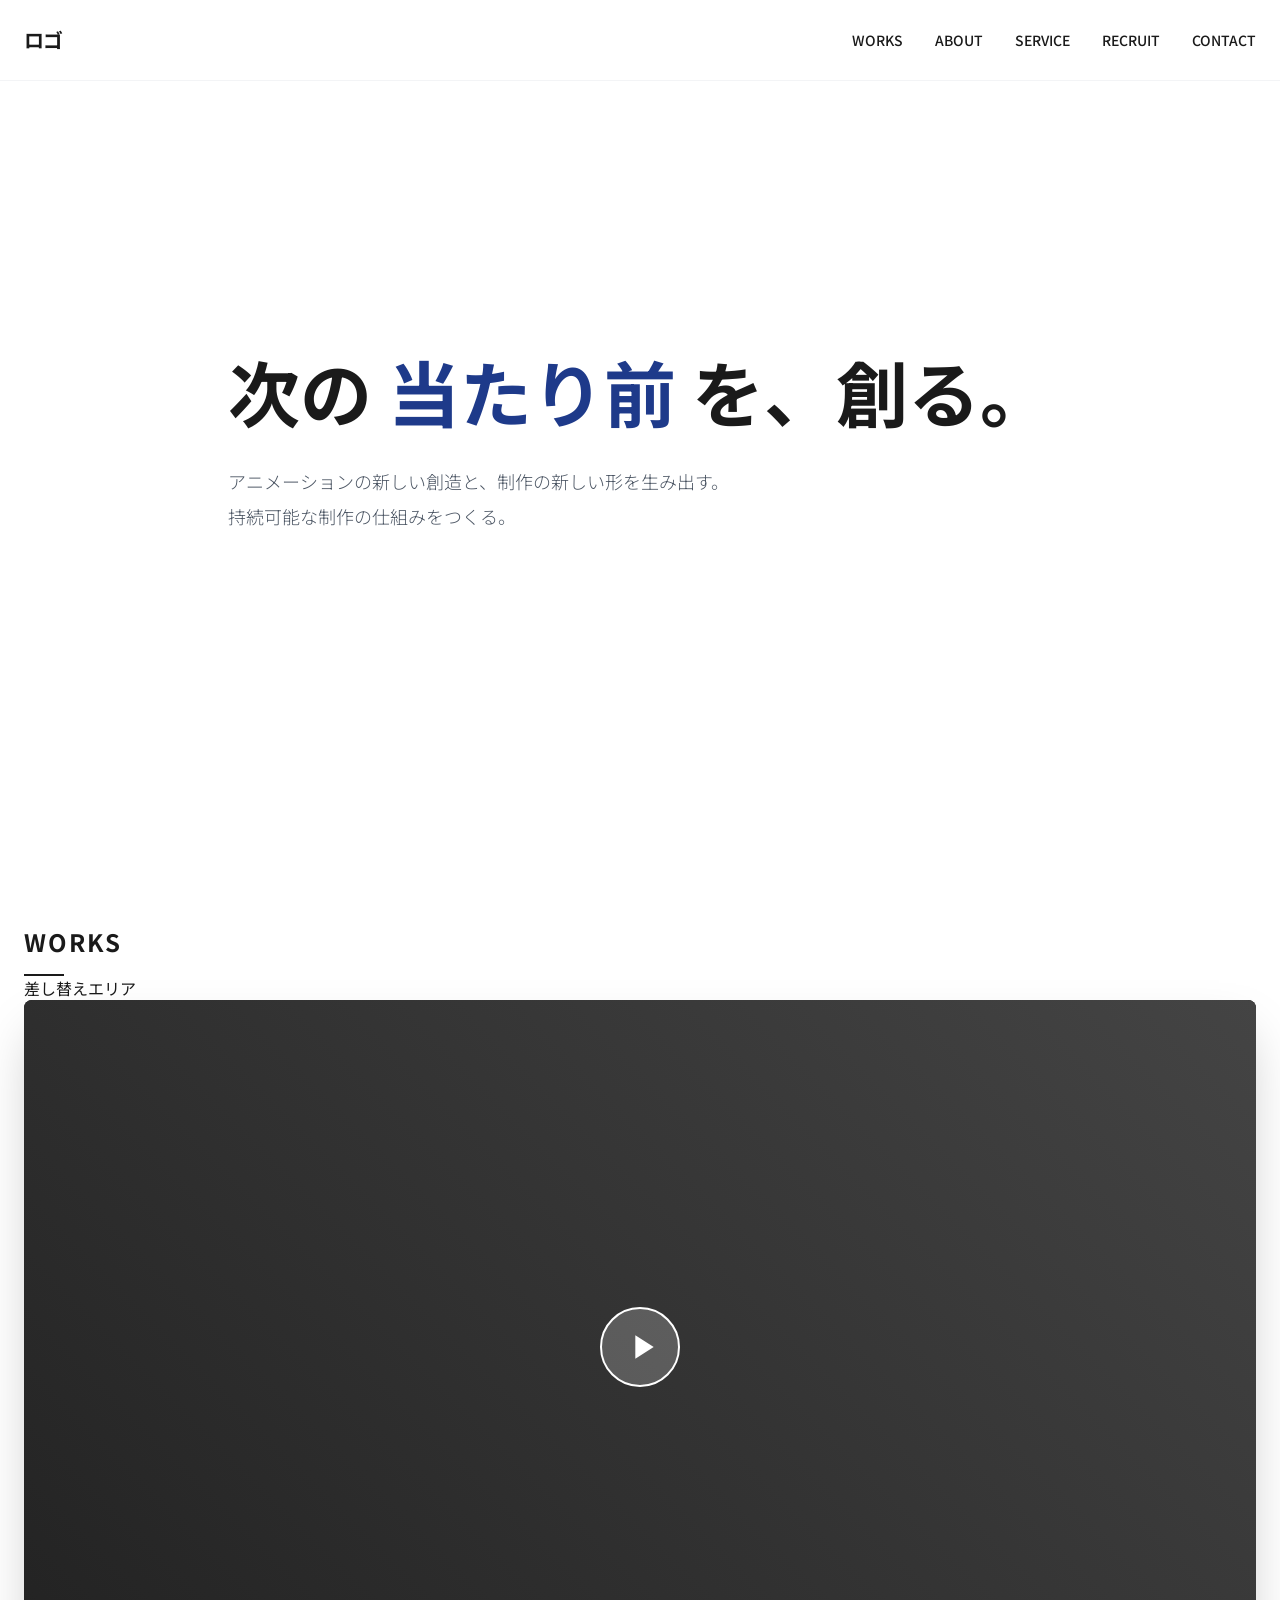
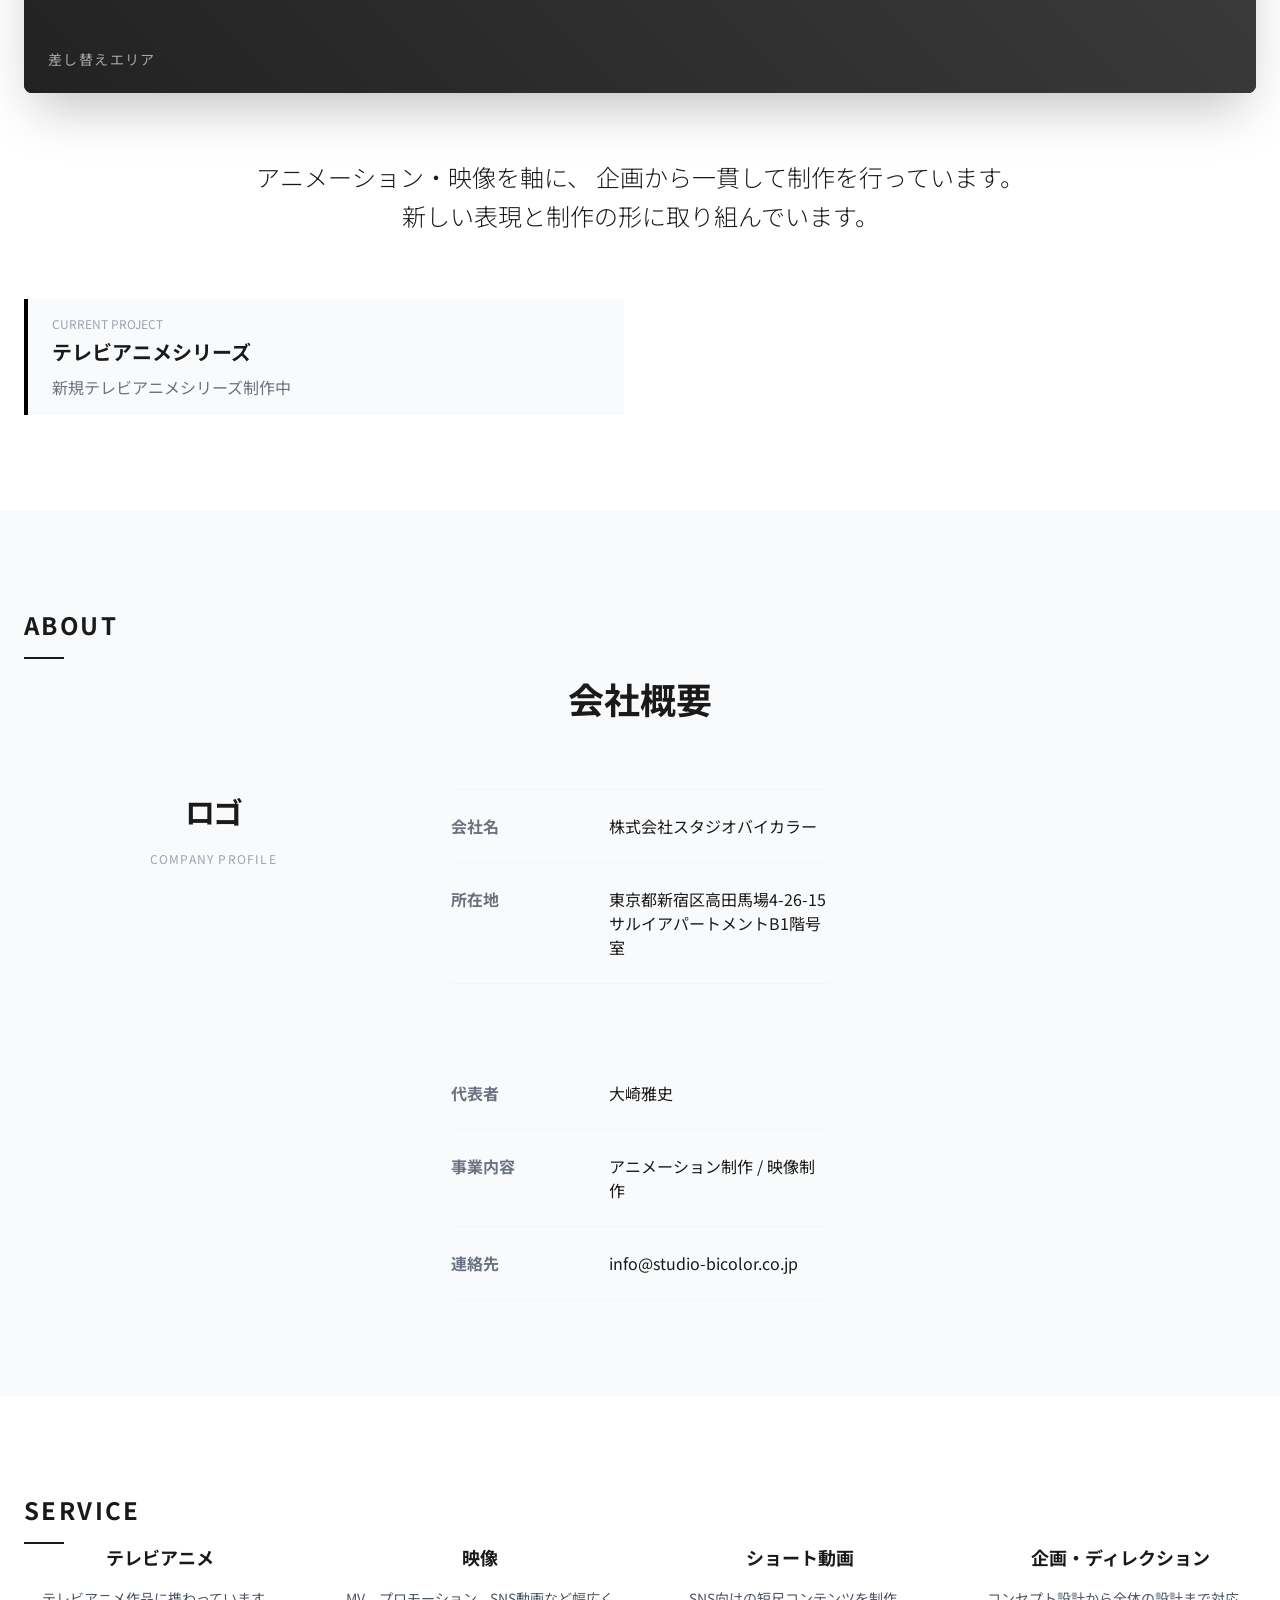
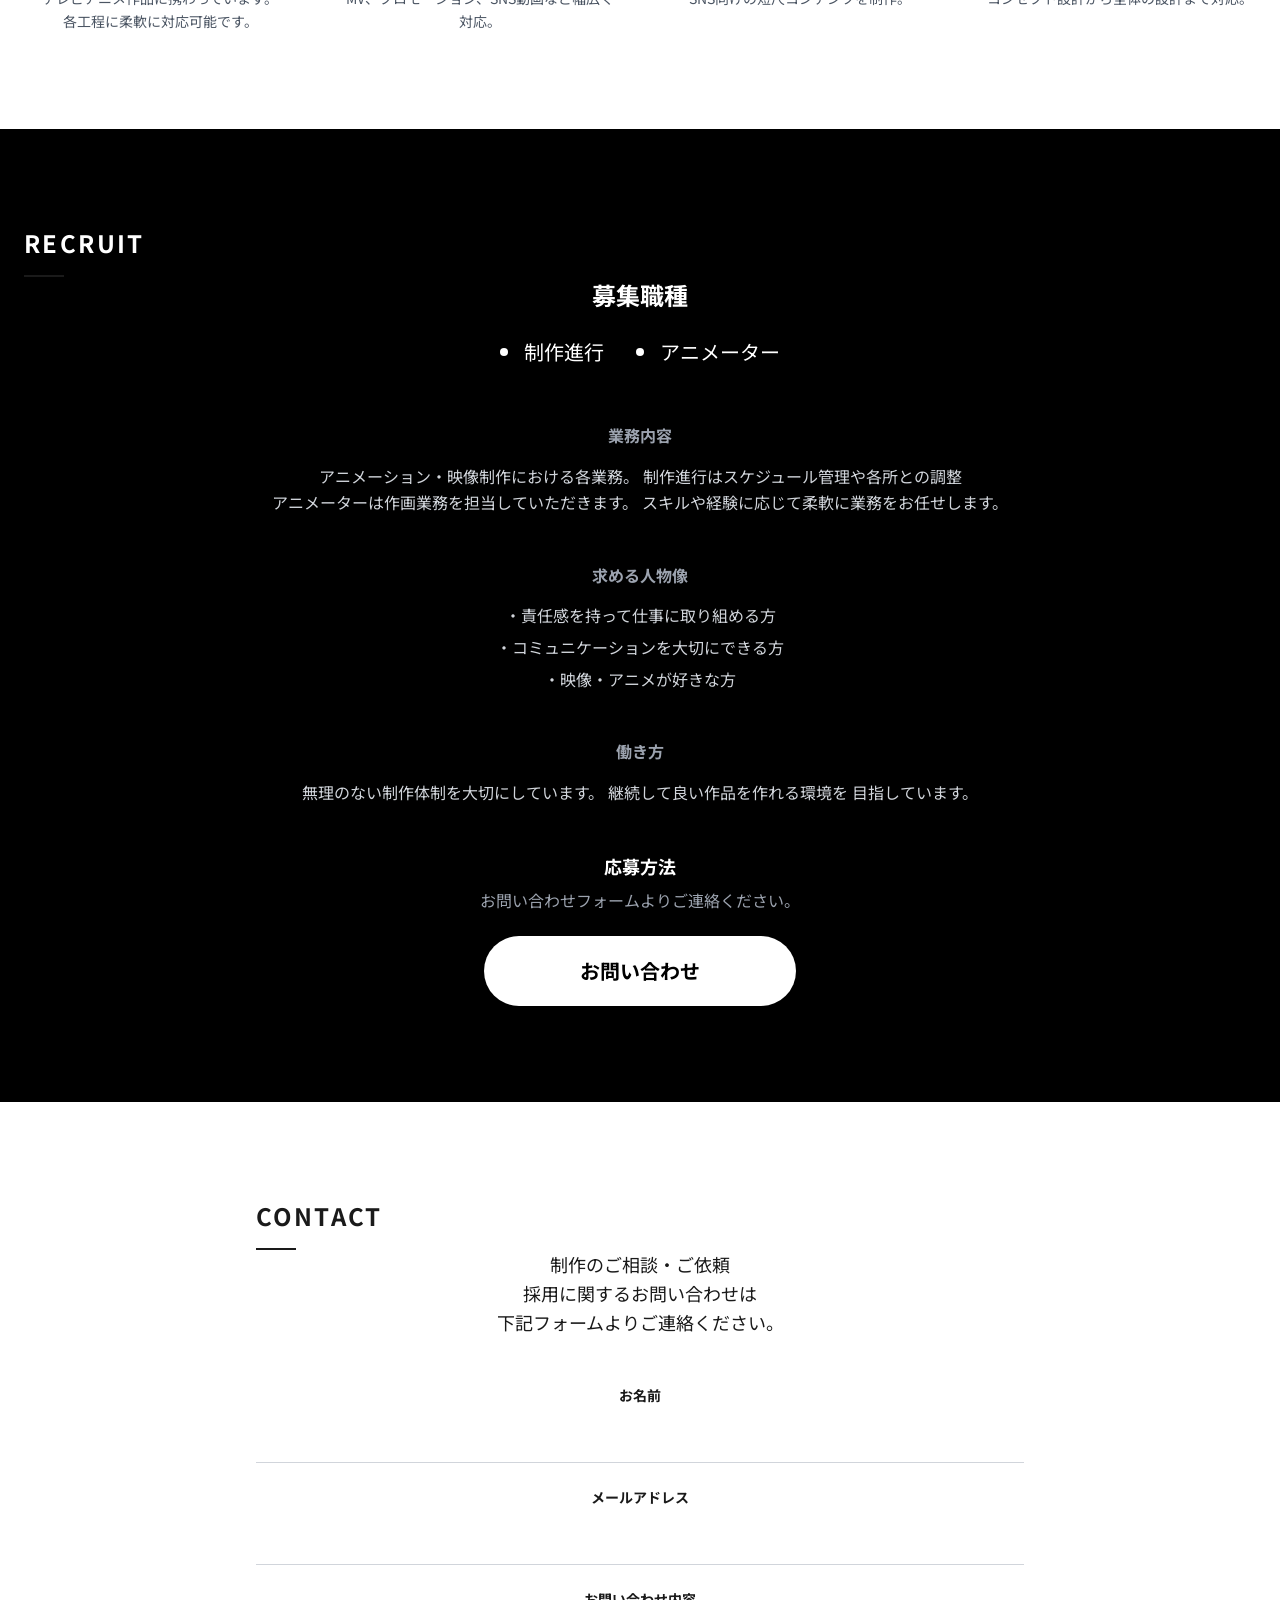
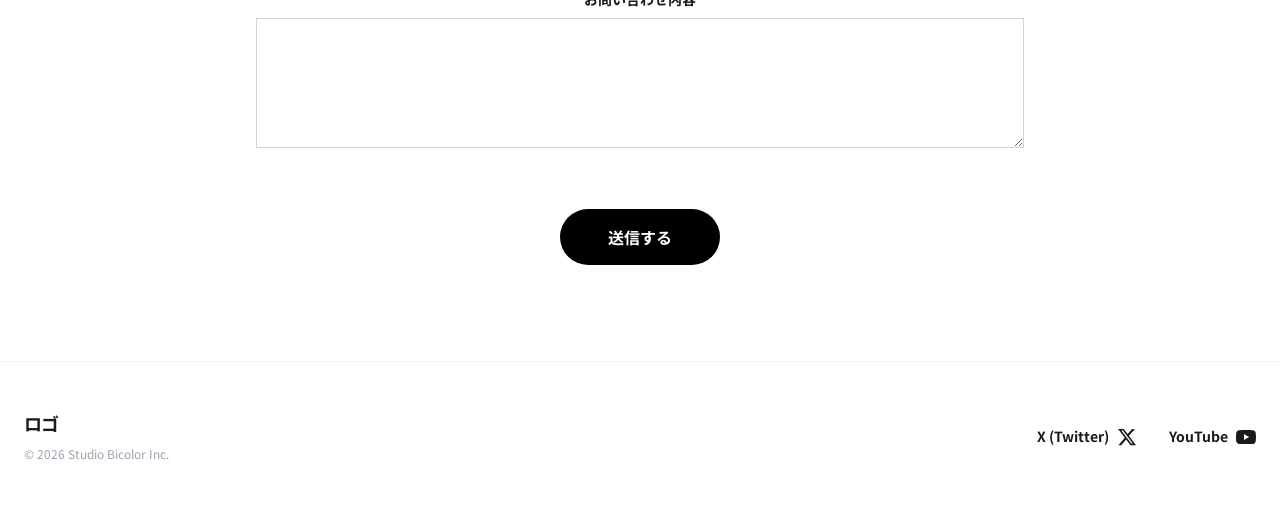
==== index.html @ 8a689234 "Add files via upload" ====
<!DOCTYPE html>
<html lang="ja">
<head>
    <meta charset="UTF-8">
    <meta name="viewport" content="width=device-width, initial-scale=1.0">
    <title>株式会社スタジオバイカラー | Studio Bicolor</title>
    <link href="https://fonts.googleapis.com/css2?family=Noto+Sans+JP:wght@300;400;700&display=swap" rel="stylesheet">
    <link rel="stylesheet" href="style.css">
</head>
<body class="antialiased">

    <!-- Navigation -->
    <nav id="main-nav" class="nav-main">
        <div class="nav-container">
            <div class="nav-logo">ロゴ</div>
            <div class="nav-menu-desktop">
                <a href="#works" class="nav-link">WORKS</a>
                <a href="#about" class="nav-link">ABOUT</a>
                <a href="#service" class="nav-link">SERVICE</a>
                <a href="#recruit" class="nav-link">RECRUIT</a>
                <a href="#contact" class="nav-link">CONTACT</a>
            </div>
            <!-- Mobile Menu Icon (Placeholder) -->
            <div class="nav-menu-mobile-toggle md:hidden">
                <button id="menu-toggle" type="button" aria-label="メニューを開く" aria-expanded="false" class="btn-menu-toggle">
                    <svg xmlns="http://www.w3.org/2000/svg" class="h-6 w-6" fill="none" viewBox="0 0 24 24" stroke="currentColor">
                        <path stroke-linecap="round" stroke-linejoin="round" stroke-width="2" d="M4 6h16M4 12h16m-7 6h7" />
                    </svg>
                </button>
            </div>
        </div>
        <div id="mobile-menu" class="mobile-menu hidden">
            <button id="mobile-menu-backdrop" type="button" aria-label="メニューを閉じる" class="mobile-menu-backdrop"></button>
            <div id="mobile-menu-panel" class="mobile-menu-panel translate-x-full">
                <div class="mobile-menu-header">
                    <button id="menu-close" type="button" aria-label="メニューを閉じる" class="btn-menu-close">
                        <svg xmlns="http://www.w3.org/2000/svg" class="h-7 w-7" fill="none" viewBox="0 0 24 24" stroke="currentColor">
                            <path stroke-linecap="round" stroke-linejoin="round" stroke-width="2" d="M6 18L18 6M6 6l12 12" />
                        </svg>
                    </button>
                </div>
                <div class="mobile-menu-links">
                    <a href="#works" class="mobile-menu-link">WORKS</a>
                    <a href="#about" class="mobile-menu-link">ABOUT</a>
                    <a href="#service" class="mobile-menu-link">SERVICE</a>
                    <a href="#recruit" class="mobile-menu-link">RECRUIT</a>
                    <a href="#contact" class="mobile-menu-link">CONTACT</a>
                </div>
                <div class="mobile-menu-label">MENU</div>
            </div>
        </div>
    </nav>

    <!-- Hero Section -->
    <header class="hero-section">
        <div class="hero-container">
            <h1 class="hero-title">
                次の <span class="hero-highlight">当たり前</span> を、創る。
            </h1>
            <div class="hero-description">
                <p>アニメーションの新しい創造と、<br class="md:hidden">制作の新しい形を生み出す。</p>
                <p>持続可能な制作の仕組みをつくる。</p>
            </div>
        </div>
    </header>

    <!-- WORKS (Video Section) -->
    <section id="works" class="section-works">
        <div class="section-container">
            <h2 class="section-title">WORKS</h2>
            
            <div class="works-section-item">
                <h3 class="works-section-title">差し替えエリア</h3>
                <!-- Responsive Video Container -->
                <div class="video-container shadow-2xl">
                    <div class="video-placeholder" onclick="handleVideoClick()">
                        <div class="play-button">
                            <svg xmlns="http://www.w3.org/2000/svg" class="h-10 w-10 text-white ml-1" fill="currentColor" viewBox="0 0 24 24">
                                <path d="M8 5v14l11-7z" />
                            </svg>
                        </div>
                        <div class="absolute bottom-6 left-6 text-white text-sm tracking-widest opacity-60">
                            差し替えエリア
                        </div>
                    </div>
                    <!-- 
                        埋め込み時の例:
                        <iframe class="absolute top-0 left-0 w-full h-full" src="https://www.youtube.com/embed/XXXXX" frameborder="0" allowfullscreen></iframe>
                    -->
                </div>
            </div>

            <div class="works-text-center">
                <p class="works-description">
                    アニメーション・映像を軸に、<br class="md:hidden">
                    企画から一貫して制作を行っています。<br class="md:hidden"><br class="hidden md:block">
                    新しい表現と制作の形に取り組んでいます。
                </p>
            </div>

            <div class="works-projects-grid">
                <div class="works-project-card">
                    <span class="works-project-label">CURRENT PROJECT</span>
                    <h4 class="works-project-title">テレビアニメシリーズ</h4>
                    <p class="works-project-desc">新規テレビアニメシリーズ制作中</p>
                </div>
            </div>
        </div>
    </section>

    <!-- ABOUT -->
    <section id="about" class="section-about">
        <div class="section-container">
            <div class="section-header">
                <p class="section-header-label">about</p>
                <h2 class="section-title-large">会社概要</h2>
            </div>
            <div class="about-grid">
                <div class="about-logo-area">
                    <h3 class="about-logo-text">ロゴ</h3>
                    <p class="about-logo-subtitle">Company Profile</p>
                </div>
                <div class="about-content">
                    <dl class="about-definition-list">
                        <div class="about-list-item">
                            <dt class="about-list-label">会社名</dt>
                            <dd class="about-list-value">株式会社スタジオバイカラー</dd>
                        </div>
                        <div class="about-list-item">
                            <dt class="about-list-label">所在地</dt>
                            <dd class="about-list-value">東京都新宿区高田馬場4-26-15<br>サルイアパートメントB1階号室</dd>
                        </div>
                        <div class="about-list-item">
                            <dt class="about-list-label">設立</dt>
                            <dd class="about-list-value">2026年3月</dd>
                        </div>
                        <div class="about-list-item">
                            <dt class="about-list-label">代表者</dt>
                            <dd class="about-list-value">大崎雅史</dd>
                        </div>
                        <div class="about-list-item">
                            <dt class="about-list-label">事業内容</dt>
                            <dd class="about-list-value">アニメーション制作 / 映像制作</dd>
                        </div>
                        <div class="about-list-item about-list-item-last">
                            <dt class="about-list-label">連絡先</dt>
                            <dd class="about-list-value">info@studio-bicolor.co.jp</dd>
                        </div>
                    </dl>
                </div>
            </div>
        </div>
    </section>

    <!-- SERVICE -->
    <section id="service" class="section-service">
        <div class="section-container">
            <h2 class="section-title">SERVICE</h2>
            <div class="service-grid">
                <div class="service-card">
                    <h3 class="service-card-title">テレビアニメ</h3>
                    <p class="service-card-desc">
                        テレビアニメ作品に携わっています。<br>
                        各工程に柔軟に対応可能です。
                    </p>
                </div>
                <div class="service-card">
                    <h3 class="service-card-title">映像</h3>
                    <p class="service-card-desc">
                        MV、プロモーション、SNS動画など幅広く対応。
                    </p>
                </div>
                <div class="service-card">
                    <h3 class="service-card-title">ショート動画</h3>
                    <p class="service-card-desc">
                        SNS向けの短尺コンテンツを制作。
                    </p>
                </div>
                <div class="service-card">
                    <h3 class="service-card-title">企画・ディレクション</h3>
                    <p class="service-card-desc">
                        コンセプト設計から全体の設計まで対応。
                    </p>
                </div>
            </div>
        </div>
    </section>

    <!-- RECRUIT -->
    <section id="recruit" class="section-recruit">
        <div class="section-container section-container-recruit">
            <h2 class="section-title section-title-recruit">RECRUIT</h2>

            <div class="recruit-positions">
                <h3 class="recruit-positions-title">募集職種</h3>
                <ul class="recruit-positions-list">
                    <li class="recruit-position-item">
                        <span class="recruit-position-dot"></span>
                        <span class="recruit-position-label">制作進行</span>
                    </li>
                    <li class="recruit-position-item">
                        <span class="recruit-position-dot"></span>
                        <span class="recruit-position-label">アニメーター</span>
                    </li>
                </ul>
            </div>
            
            <div class="recruit-content">
                <div class="recruit-content-inner">
                    <div class="recruit-section">
                        <h4 class="recruit-section-title">業務内容</h4>
                        <p class="recruit-section-text">
                            アニメーション・映像制作における各業務。<br class="md:hidden">
                            制作進行はスケジュール管理や各所との調整<br>
                            アニメーターは作画業務を担当していただきます。<br class="md:hidden">
                            スキルや経験に応じて柔軟に業務をお任せします。
                        </p>
                    </div>

                    <div class="recruit-section">
                        <h4 class="recruit-section-title">求める人物像</h4>
                        <ul class="recruit-section-list">
                            <li>・責任感を持って仕事に取り組める方</li>
                            <li>・コミュニケーションを大切にできる方</li>
                            <li>・映像・アニメが好きな方</li>
                        </ul>
                    </div>

                    <div class="recruit-section">
                        <h4 class="recruit-section-title">働き方</h4>
                        <p class="recruit-section-text">
                            無理のない制作体制を大切にしています。<br class="md:hidden">
                            継続して良い作品を作れる環境を<br class="md:hidden">
                            目指しています。
                        </p>
                    </div>

                    <div class="recruit-cta-area">
                        <div class="recruit-cta-text">
                            <h4 class="recruit-cta-title">応募方法</h4>
                            <p class="recruit-cta-desc">
                                お問い合わせフォームよりご連絡ください。
                            </p>
                        </div>
                        <a href="#contact" class="btn-recruit-cta">
                            お問い合わせ
                        </a>
                    </div>
                </div>
            </div>
        </div>
    </section>

    <!-- CONTACT -->
    <section id="contact" class="section-contact">
        <div class="section-container section-container-contact">
            <h2 class="section-title section-title-contact">CONTACT</h2>
            <p class="contact-intro">
                制作のご相談・ご依頼<br>
                採用に関するお問い合わせは<br>
                下記フォームよりご連絡ください。
            </p>
            
            <form class="contact-form">
                <div class="contact-form-group">
                    <label class="contact-form-label">お名前</label>
                    <input type="text" class="contact-form-input contact-form-input-text">
                </div>
                <div class="contact-form-group">
                    <label class="contact-form-label">メールアドレス</label>
                    <input type="email" class="contact-form-input contact-form-input-text">
                </div>
                <div class="contact-form-group">
                    <label class="contact-form-label">お問い合わせ内容</label>
                    <textarea rows="4" class="contact-form-input contact-form-textarea"></textarea>
                </div>
                <div class="contact-form-submit">
                    <button type="button" class="btn-contact-submit">
                        送信する
                    </button>
                </div>
            </form>
        </div>
    </section>

    <!-- Footer -->
    <footer class="footer">
        <div class="footer-container">
            <div class="footer-logo">
                <div class="footer-logo-text">ロゴ</div>
                <p class="footer-copyright">&copy; 2026 Studio Bicolor Inc.</p>
            </div>
            
            <div class="footer-social">
                <a href="#" class="footer-social-link">
                    <span class="footer-social-label">X (Twitter)</span>
                    <svg class="footer-social-icon" fill="currentColor" viewBox="0 0 24 24"><path d="M18.244 2.25h3.308l-7.227 8.26 8.502 11.24H16.17l-5.214-6.817L4.99 21.75H1.68l7.73-8.835L1.254 2.25H8.08l4.713 6.231zm-1.161 17.52h1.833L7.084 4.126H5.117z"/></svg>
                </a>
                <a href="#" class="footer-social-link">
                    <span class="footer-social-label">YouTube</span>
                    <svg class="footer-social-icon" fill="currentColor" viewBox="0 0 24 24"><path d="M23.498 6.186a3.016 3.016 0 0 0-2.122-2.136C19.505 3.545 12 3.545 12 3.545s-7.505 0-9.377.505A3.017 3.017 0 0 0 .502 6.186C0 8.07 0 12 0 12s0 3.93.502 5.814a3.016 3.016 0 0 0 2.122 2.136c1.871.505 9.376.505 9.376.505s7.505 0 9.377-.505a3.015 3.015 0 0 0 2.122-2.136C24 15.93 24 12 24 12s0-3.93-.502-5.814zM9.545 15.568V8.432L15.818 12l-6.273 3.568z"/></svg>
                </a>
            </div>
        </div>
    </footer>

    <script src="script.js"></script>
</body>
</html>
---- style.css ----
@charset "UTF-8";
*,:after,:before{--tw-border-spacing-x:0;--tw-border-spacing-y:0;--tw-translate-x:0;--tw-translate-y:0;--tw-rotate:0;--tw-skew-x:0;--tw-skew-y:0;--tw-scale-x:1;--tw-scale-y:1;--tw-pan-x: ;--tw-pan-y: ;--tw-pinch-zoom: ;--tw-scroll-snap-strictness:proximity;--tw-gradient-from-position: ;--tw-gradient-via-position: ;--tw-gradient-to-position: ;--tw-ordinal: ;--tw-slashed-zero: ;--tw-numeric-figure: ;--tw-numeric-spacing: ;--tw-numeric-fraction: ;--tw-ring-inset: ;--tw-ring-offset-width:0px;--tw-ring-offset-color:#fff;--tw-ring-color:rgba(59,130,246,.5);--tw-ring-offset-shadow:0 0 #0000;--tw-ring-shadow:0 0 #0000;--tw-shadow:0 0 #0000;--tw-shadow-colored:0 0 #0000;--tw-blur: ;--tw-brightness: ;--tw-contrast: ;--tw-grayscale: ;--tw-hue-rotate: ;--tw-invert: ;--tw-saturate: ;--tw-sepia: ;--tw-drop-shadow: ;--tw-backdrop-blur: ;--tw-backdrop-brightness: ;--tw-backdrop-contrast: ;--tw-backdrop-grayscale: ;--tw-backdrop-hue-rotate: ;--tw-backdrop-invert: ;--tw-backdrop-opacity: ;--tw-backdrop-saturate: ;--tw-backdrop-sepia: ;--tw-contain-size: ;--tw-contain-layout: ;--tw-contain-paint: ;--tw-contain-style: }::backdrop{--tw-border-spacing-x:0;--tw-border-spacing-y:0;--tw-translate-x:0;--tw-translate-y:0;--tw-rotate:0;--tw-skew-x:0;--tw-skew-y:0;--tw-scale-x:1;--tw-scale-y:1;--tw-pan-x: ;--tw-pan-y: ;--tw-pinch-zoom: ;--tw-scroll-snap-strictness:proximity;--tw-gradient-from-position: ;--tw-gradient-via-position: ;--tw-gradient-to-position: ;--tw-ordinal: ;--tw-slashed-zero: ;--tw-numeric-figure: ;--tw-numeric-spacing: ;--tw-numeric-fraction: ;--tw-ring-inset: ;--tw-ring-offset-width:0px;--tw-ring-offset-color:#fff;--tw-ring-color:rgba(59,130,246,.5);--tw-ring-offset-shadow:0 0 #0000;--tw-ring-shadow:0 0 #0000;--tw-shadow:0 0 #0000;--tw-shadow-colored:0 0 #0000;--tw-blur: ;--tw-brightness: ;--tw-contrast: ;--tw-grayscale: ;--tw-hue-rotate: ;--tw-invert: ;--tw-saturate: ;--tw-sepia: ;--tw-drop-shadow: ;--tw-backdrop-blur: ;--tw-backdrop-brightness: ;--tw-backdrop-contrast: ;--tw-backdrop-grayscale: ;--tw-backdrop-hue-rotate: ;--tw-backdrop-invert: ;--tw-backdrop-opacity: ;--tw-backdrop-saturate: ;--tw-backdrop-sepia: ;--tw-contain-size: ;--tw-contain-layout: ;--tw-contain-paint: ;--tw-contain-style: }/*! tailwindcss v3.4.19 | MIT License | https://tailwindcss.com*/*,:after,:before{box-sizing:border-box;border:0 solid #e5e7eb}:after,:before{--tw-content:""}:host,html{line-height:1.5;-webkit-text-size-adjust:100%;-moz-tab-size:4;-o-tab-size:4;tab-size:4;font-family:ui-sans-serif,system-ui,sans-serif,Apple Color Emoji,Segoe UI Emoji,Segoe UI Symbol,Noto Color Emoji;font-feature-settings:normal;font-variation-settings:normal;-webkit-tap-highlight-color:transparent}body{margin:0;line-height:inherit}hr{height:0;color:inherit;border-top-width:1px}abbr:where([title]){-webkit-text-decoration:underline dotted;text-decoration:underline dotted}h1,h2,h3,h4,h5,h6{font-size:inherit;font-weight:inherit}a{color:inherit;text-decoration:inherit}b,strong{font-weight:bolder}code,kbd,pre,samp{font-family:ui-monospace,SFMono-Regular,Menlo,Monaco,Consolas,Liberation Mono,Courier New,monospace;font-feature-settings:normal;font-variation-settings:normal;font-size:1em}small{font-size:80%}sub,sup{font-size:75%;line-height:0;position:relative;vertical-align:baseline}sub{bottom:-.25em}sup{top:-.5em}table{text-indent:0;border-color:inherit;border-collapse:collapse}button,input,optgroup,select,textarea{font-family:inherit;font-feature-settings:inherit;font-variation-settings:inherit;font-size:100%;font-weight:inherit;line-height:inherit;letter-spacing:inherit;color:inherit;margin:0;padding:0}button,select{text-transform:none}button,input:where([type=button]),input:where([type=reset]),input:where([type=submit]){-webkit-appearance:button;background-color:transparent;background-image:none}:-moz-focusring{outline:auto}:-moz-ui-invalid{box-shadow:none}progress{vertical-align:baseline}::-webkit-inner-spin-button,::-webkit-outer-spin-button{height:auto}[type=search]{-webkit-appearance:textfield;outline-offset:-2px}::-webkit-search-decoration{-webkit-appearance:none}::-webkit-file-upload-button{-webkit-appearance:button;font:inherit}summary{display:list-item}blockquote,dd,dl,figure,h1,h2,h3,h4,h5,h6,hr,p,pre{margin:0}fieldset{margin:0}fieldset,legend{padding:0}menu,ol,ul{list-style:none;margin:0;padding:0}dialog{padding:0}textarea{resize:vertical}input::-moz-placeholder,textarea::-moz-placeholder{opacity:1;color:#9ca3af}input::placeholder,textarea::placeholder{opacity:1;color:#9ca3af}[role=button],button{cursor:pointer}:disabled{cursor:default}audio,canvas,embed,iframe,img,object,svg,video{display:block;vertical-align:middle}img,video{max-width:100%;height:auto}[hidden]:where(:not([hidden=until-found])){display:none}.fixed{position:fixed}.absolute{position:absolute}.inset-0{inset:0}.bottom-6{bottom:1.5rem}.left-0{left:0}.left-6{left:1.5rem}.right-0{right:0}.top-0{top:0}.z-50{z-index:50}.z-\[60\]{z-index:60}.mx-auto{margin-left:auto;margin-right:auto}.mb-0{margin-bottom:0}.mb-1{margin-bottom:.25rem}.mb-12{margin-bottom:3rem}.mb-14{margin-bottom:3.5rem}.mb-16{margin-bottom:4rem}.mb-2{margin-bottom:.5rem}.mb-3{margin-bottom:.75rem}.mb-4{margin-bottom:1rem}.mb-6{margin-bottom:1.5rem}.mb-8{margin-bottom:2rem}.ml-1{margin-left:.25rem}.mr-2{margin-right:.5rem}.mt-10{margin-top:2.5rem}.mt-16{margin-top:4rem}.mt-2{margin-top:.5rem}.mt-4{margin-top:1rem}.block{display:block}.inline-block{display:inline-block}.flex{display:flex}.grid{display:grid}.hidden{display:none}.h-10{height:2.5rem}.h-2{height:.5rem}.h-20{height:5rem}.h-5{height:1.25rem}.h-6{height:1.5rem}.h-7{height:1.75rem}.h-full{height:100%}.min-h-\[92vh\]{min-height:92vh}.w-10{width:2.5rem}.w-2{width:.5rem}.w-5{width:1.25rem}.w-6{width:1.5rem}.w-7{width:1.75rem}.w-\[88\%\]{width:88%}.w-fit{width:-moz-fit-content;width:fit-content}.w-full{width:100%}.max-w-3xl{max-width:48rem}.max-w-4xl{max-width:56rem}.max-w-7xl{max-width:80rem}.max-w-sm{max-width:24rem}.translate-x-full{--tw-translate-x:100%}.transform,.translate-x-full{transform:translate(var(--tw-translate-x),var(--tw-translate-y)) rotate(var(--tw-rotate)) skewX(var(--tw-skew-x)) skewY(var(--tw-skew-y)) scaleX(var(--tw-scale-x)) scaleY(var(--tw-scale-y))}.grid-cols-1{grid-template-columns:repeat(1,minmax(0,1fr))}.flex-row{flex-direction:row}.flex-col{flex-direction:column}.items-start{align-items:flex-start}.items-center{align-items:center}.justify-end{justify-content:flex-end}.justify-between{justify-content:space-between}.gap-0{gap:0}.gap-12{gap:3rem}.gap-20{gap:5rem}.gap-6{gap:1.5rem}.gap-8{gap:2rem}.space-x-4>:not([hidden])~:not([hidden]){--tw-space-x-reverse:0;margin-right:calc(1rem*var(--tw-space-x-reverse));margin-left:calc(1rem*(1 - var(--tw-space-x-reverse)))}.space-x-8>:not([hidden])~:not([hidden]){--tw-space-x-reverse:0;margin-right:calc(2rem*var(--tw-space-x-reverse));margin-left:calc(2rem*(1 - var(--tw-space-x-reverse)))}.space-y-2>:not([hidden])~:not([hidden]){--tw-space-y-reverse:0;margin-top:calc(.5rem*(1 - var(--tw-space-y-reverse)));margin-bottom:calc(.5rem*var(--tw-space-y-reverse))}.space-y-6>:not([hidden])~:not([hidden]){--tw-space-y-reverse:0;margin-top:calc(1.5rem*(1 - var(--tw-space-y-reverse)));margin-bottom:calc(1.5rem*var(--tw-space-y-reverse))}.divide-y>:not([hidden])~:not([hidden]){--tw-divide-y-reverse:0;border-top-width:calc(1px*(1 - var(--tw-divide-y-reverse)));border-bottom-width:calc(1px*var(--tw-divide-y-reverse))}.divide-gray-100>:not([hidden])~:not([hidden]){--tw-divide-opacity:1;border-color:rgb(243 244 246/var(--tw-divide-opacity,1))}.divide-gray-200>:not([hidden])~:not([hidden]){--tw-divide-opacity:1;border-color:rgb(229 231 235/var(--tw-divide-opacity,1))}.rounded-full{border-radius:9999px}.border{border-width:1px}.border-b{border-bottom-width:1px}.border-l-4{border-left-width:4px}.border-t{border-top-width:1px}.border-black{--tw-border-opacity:1;border-color:rgb(0 0 0/var(--tw-border-opacity,1))}.border-gray-100{--tw-border-opacity:1;border-color:rgb(243 244 246/var(--tw-border-opacity,1))}.border-gray-300{--tw-border-opacity:1;border-color:rgb(209 213 219/var(--tw-border-opacity,1))}.bg-black{--tw-bg-opacity:1;background-color:rgb(0 0 0/var(--tw-bg-opacity,1))}.bg-black\/35{background-color:rgba(0,0,0,.35)}.bg-gray-50{--tw-bg-opacity:1;background-color:rgb(249 250 251/var(--tw-bg-opacity,1))}.bg-white{--tw-bg-opacity:1;background-color:rgb(255 255 255/var(--tw-bg-opacity,1))}.p-1{padding:.25rem}.p-2{padding:.5rem}.p-4{padding:1rem}.px-12{padding-left:3rem;padding-right:3rem}.px-24{padding-left:6rem;padding-right:6rem}.px-6{padding-left:1.5rem;padding-right:1.5rem}.px-8{padding-left:2rem;padding-right:2rem}.py-12{padding-top:3rem;padding-bottom:3rem}.py-24{padding-top:6rem;padding-bottom:6rem}.py-3{padding-top:.75rem;padding-bottom:.75rem}.py-4{padding-top:1rem;padding-bottom:1rem}.py-5{padding-top:1.25rem;padding-bottom:1.25rem}.py-6{padding-top:1.5rem;padding-bottom:1.5rem}.pb-10{padding-bottom:2.5rem}.pb-28{padding-bottom:7rem}.pl-6{padding-left:1.5rem}.pt-40{padding-top:10rem}.pt-8{padding-top:2rem}.text-left{text-align:left}.text-center{text-align:center}.text-2xl{font-size:1.5rem;line-height:2rem}.text-3xl{font-size:1.875rem;line-height:2.25rem}.text-base{font-size:1rem;line-height:1.5rem}.text-lg{font-size:1.125rem;line-height:1.75rem}.text-sm{font-size:.875rem;line-height:1.25rem}.text-xl{font-size:1.25rem;line-height:1.75rem}.text-xs{font-size:.75rem;line-height:1rem}.font-bold{font-weight:700}.font-light{font-weight:300}.font-medium{font-weight:500}.uppercase{text-transform:uppercase}.leading-relaxed{line-height:1.625}.leading-tight{line-height:1.25}.tracking-\[0\.2em\]{letter-spacing:.2em}.tracking-tighter{letter-spacing:-.05em}.tracking-widest{letter-spacing:.1em}.text-\[\#1e3a8a\]{--tw-text-opacity:1;color:rgb(30 58 138/var(--tw-text-opacity,1))}.text-black{--tw-text-opacity:1;color:rgb(0 0 0/var(--tw-text-opacity,1))}.text-gray-300{--tw-text-opacity:1;color:rgb(209 213 219/var(--tw-text-opacity,1))}.text-gray-400{--tw-text-opacity:1;color:rgb(156 163 175/var(--tw-text-opacity,1))}.text-gray-500{--tw-text-opacity:1;color:rgb(107 114 128/var(--tw-text-opacity,1))}.text-gray-600{--tw-text-opacity:1;color:rgb(75 85 99/var(--tw-text-opacity,1))}.text-white{--tw-text-opacity:1;color:rgb(255 255 255/var(--tw-text-opacity,1))}.antialiased{-webkit-font-smoothing:antialiased;-moz-osx-font-smoothing:grayscale}.opacity-60{opacity:.6}.shadow-2xl{--tw-shadow:0 25px 50px -12px rgba(0,0,0,.25);--tw-shadow-colored:0 25px 50px -12px var(--tw-shadow-color);box-shadow:var(--tw-ring-offset-shadow,0 0 #0000),var(--tw-ring-shadow,0 0 #0000),var(--tw-shadow)}.backdrop-blur-none{--tw-backdrop-blur: ;-webkit-backdrop-filter:var(--tw-backdrop-blur) var(--tw-backdrop-brightness) var(--tw-backdrop-contrast) var(--tw-backdrop-grayscale) var(--tw-backdrop-hue-rotate) var(--tw-backdrop-invert) var(--tw-backdrop-opacity) var(--tw-backdrop-saturate) var(--tw-backdrop-sepia);backdrop-filter:var(--tw-backdrop-blur) var(--tw-backdrop-brightness) var(--tw-backdrop-contrast) var(--tw-backdrop-grayscale) var(--tw-backdrop-hue-rotate) var(--tw-backdrop-invert) var(--tw-backdrop-opacity) var(--tw-backdrop-saturate) var(--tw-backdrop-sepia)}.transition{transition-property:color,background-color,border-color,text-decoration-color,fill,stroke,opacity,box-shadow,transform,filter,-webkit-backdrop-filter;transition-property:color,background-color,border-color,text-decoration-color,fill,stroke,opacity,box-shadow,transform,filter,backdrop-filter;transition-property:color,background-color,border-color,text-decoration-color,fill,stroke,opacity,box-shadow,transform,filter,backdrop-filter,-webkit-backdrop-filter;transition-timing-function:cubic-bezier(.4,0,.2,1);transition-duration:.15s}.transition-transform{transition-property:transform;transition-timing-function:cubic-bezier(.4,0,.2,1);transition-duration:.15s}.duration-300{transition-duration:.3s}.ease-out{transition-timing-function:cubic-bezier(0,0,.2,1)}.hover\:bg-gray-200:hover{--tw-bg-opacity:1;background-color:rgb(229 231 235/var(--tw-bg-opacity,1))}.hover\:bg-gray-800:hover{--tw-bg-opacity:1;background-color:rgb(31 41 55/var(--tw-bg-opacity,1))}.hover\:text-gray-400:hover{--tw-text-opacity:1;color:rgb(156 163 175/var(--tw-text-opacity,1))}.hover\:text-gray-500:hover{--tw-text-opacity:1;color:rgb(107 114 128/var(--tw-text-opacity,1))}.focus\:border-black:focus{--tw-border-opacity:1;border-color:rgb(0 0 0/var(--tw-border-opacity,1))}.focus\:outline-none:focus{outline:2px solid transparent;outline-offset:2px}@media (min-width:640px){.sm\:col-span-2{grid-column:span 2/span 2}.sm\:ml-8{margin-left:2rem}.sm\:mt-0{margin-top:0}.sm\:grid-cols-3{grid-template-columns:repeat(3,minmax(0,1fr))}.sm\:gap-x-6{-moz-column-gap:1.5rem;column-gap:1.5rem}.sm\:text-left{text-align:left}.sm\:text-3xl{font-size:1.875rem;line-height:2.25rem}.sm\:text-4xl{font-size:2.25rem;line-height:2.5rem}.sm\:text-base{font-size:1rem;line-height:1.5rem}.sm\:text-lg{font-size:1.125rem;line-height:1.75rem}.sm\:text-xl{font-size:1.25rem;line-height:1.75rem}}@media (min-width:768px){.md\:col-span-1{grid-column:span 1/span 1}.md\:col-span-2{grid-column:span 2/span 2}.md\:block{display:block}.md\:inline{display:inline}.md\:flex{display:flex}.md\:hidden{display:none}.md\:grid-cols-2{grid-template-columns:repeat(2,minmax(0,1fr))}.md\:grid-cols-3{grid-template-columns:repeat(3,minmax(0,1fr))}.md\:px-12{padding-left:3rem;padding-right:3rem}.md\:text-2xl{font-size:1.5rem;line-height:2rem}.md\:text-4xl{font-size:2.25rem;line-height:2.5rem}.md\:text-6xl{font-size:3.75rem;line-height:1}.md\:text-base{font-size:1rem;line-height:1.5rem}.md\:text-lg{font-size:1.125rem;line-height:1.75rem}.md\:text-xl{font-size:1.25rem;line-height:1.75rem}}@media (min-width:1024px){.lg\:grid-cols-1{grid-template-columns:repeat(1,minmax(0,1fr))}.lg\:grid-cols-4{grid-template-columns:repeat(4,minmax(0,1fr))}.lg\:text-2xl{font-size:1.5rem;line-height:2rem}.lg\:text-7xl{font-size:4.5rem;line-height:1}.lg\:text-xl{font-size:1.25rem;line-height:1.75rem}}

body {
    font-family: 'Noto Sans JP', sans-serif;
    background-color: #ffffff;
    color: #1a1a1a;
    scroll-behavior: smooth;
}
.video-container {
    position: relative;
    padding-bottom: 56.25%; /* 16:9 Aspect Ratio */
    height: 0;
    overflow: hidden;
    background: #000;
    border-radius: 8px;
}
.video-placeholder {
    position: absolute;
    top: 0;
    left: 0;
    width: 100%;
    height: 100%;
    display: flex;
    align-items: center;
    justify-content: center;
    cursor: pointer;
    transition: opacity 0.3s;
    background: linear-gradient(45deg, #222, #444);
}
.video-placeholder:hover {
    opacity: 0.8;
}
.play-button {
    width: 80px;
    height: 80px;
    background: rgba(255, 255, 255, 0.2);
    border: 2px solid #fff;
    border-radius: 50%;
    display: flex;
    align-items: center;
    justify-content: center;
    transition: transform 0.3s ease;
}
.video-placeholder:hover .play-button {
    transform: scale(1.1);
    background: rgba(255, 255, 255, 0.3);
}
.section-title {
    font-size: 1.5rem;
    font-weight: 700;
    color: #1a1a1a;
    letter-spacing: 0.1em;
    position: relative;
    padding-bottom: 1rem;
}
.section-title::after {
    content: '';
    position: absolute;
    bottom: 0;
    left: 0;
    width: 40px;
    height: 2px;
    background: #1a1a1a;
}

.reveal {
    opacity: 0;
    transform: translateY(24px);
    transition: opacity 0.7s ease, transform 0.7s ease;
}

.reveal.is-visible {
    opacity: 1;
    transform: translateY(0);
}

@media (prefers-reduced-motion: reduce) {
    .reveal,
    .reveal.is-visible {
        opacity: 1;
        transform: none;
        transition: none;
    }
}

/* Semantic Navigation Classes */
.nav-main {
    position: fixed;
    width: 100%;
    z-index: 50;
    background-color: white;
    backdrop-filter: none;
    border-bottom: 1px solid rgb(243 244 246);
}

.nav-container {
    max-width: 80rem;
    margin-left: auto;
    margin-right: auto;
    padding-left: 1.5rem;
    padding-right: 1.5rem;
    height: 5rem;
    display: flex;
    align-items: center;
    justify-content: space-between;
}

.nav-logo {
    font-size: 1.25rem;
    font-weight: 700;
    letter-spacing: -0.05em;
}

.nav-menu-desktop {
    display: none;
    gap: 2rem;
    font-size: 0.875rem;
    font-weight: 500;
}

.nav-menu-mobile-toggle {
    display: block;
}

.nav-link {
    transition: color 0.15s ease;
}

.nav-link:hover {
    color: rgb(107 114 128);
}

@media (min-width: 768px) {
    .nav-menu-desktop {
        display: flex;
    }
    .nav-menu-mobile-toggle {
        display: none;
    }
}

.btn-menu-toggle {
    padding: 0.25rem;
}

/* Mobile Menu */
.mobile-menu {
    position: fixed;
    inset: 0;
    z-index: 60;
}

.mobile-menu.hidden {
    display: none;
}

.mobile-menu-backdrop {
    position: absolute;
    inset: 0;
    background-color: rgba(0, 0, 0, 0.35);
}

.mobile-menu-panel {
    position: absolute;
    top: 0;
    right: 0;
    height: 100%;
    width: 88%;
    max-width: 24rem;
    background-color: white;
    padding-left: 2rem;
    padding-right: 2rem;
    padding-top: 2rem;
    padding-bottom: 2.5rem;
    box-shadow: 0 25px 50px -12px rgba(0, 0, 0, 0.25);
    transform: translateX(100%);
    transition: transform 0.3s ease-out;
    z-index: 70;
}

.mobile-menu-panel:not(.translate-x-full) {
    transform: translateX(0);
}

.mobile-menu-header {
    display: flex;
    justify-content: flex-end;
    margin-bottom: 2rem;
}

.btn-menu-close {
    padding: 0.5rem;
}

.mobile-menu-links {
    display: flex;
    flex-direction: column;
    font-size: 1.25rem;
    font-weight: 700;
    border-top: 1px solid rgb(229 231 235);
    border-bottom: 1px solid rgb(229 231 235);
}

.mobile-menu-link {
    padding-top: 1rem;
    padding-bottom: 1rem;
    transition: color 0.15s ease;
}

.mobile-menu-link:hover {
    color: rgb(107 114 128);
}

.mobile-menu-label {
    margin-top: 2.5rem;
    font-size: 0.75rem;
    color: rgb(156 163 175);
}

/* Hero Section */
.hero-section {
    padding-top: 10rem;
    padding-bottom: 7rem;
    padding-left: 1.5rem;
    padding-right: 1.5rem;
    min-height: 92vh;
    display: flex;
    align-items: center;
}

.hero-container {
    max-width: 80rem;
    margin-left: auto;
    margin-right: auto;
}

.hero-title {
    font-size: 1.875rem;
    font-weight: 700;
    margin-bottom: 2rem;
    line-height: 1.25;
    text-align: center;
}

@media (min-width: 640px) {
    .hero-title {
        font-size: 2.25rem;
    }
}

@media (min-width: 768px) {
    .hero-title {
        font-size: 3.75rem;
    }
}

@media (min-width: 1024px) {
    .hero-title {
        font-size: 4.5rem;
    }
}

.hero-highlight {
    color: rgb(30 58 138);
}

.hero-description {
    display: flex;
    flex-direction: column;
    gap: 0.5rem;
    font-size: 1.125rem;
    color: rgb(75 85 99);
    font-weight: 300;
}

/* Section Base Styles */
.section-works {
    padding-top: 6rem;
    padding-bottom: 6rem;
    padding-left: 1.5rem;
    padding-right: 1.5rem;
    background-color: white;
}

.section-about {
    padding-top: 6rem;
    padding-bottom: 6rem;
    padding-left: 1.5rem;
    padding-right: 1.5rem;
    background-color: rgb(249 250 251);
}

.section-service {
    padding-top: 6rem;
    padding-bottom: 6rem;
    padding-left: 1.5rem;
    padding-right: 1.5rem;
    background-color: white;
}

.section-recruit {
    padding-top: 6rem;
    padding-bottom: 6rem;
    padding-left: 1.5rem;
    padding-right: 1.5rem;
    background-color: black;
    color: white;
}

.section-contact {
    padding-top: 6rem;
    padding-bottom: 6rem;
    padding-left: 1.5rem;
    padding-right: 1.5rem;
    background-color: white;
}

.section-container {
    max-width: 80rem;
    margin-left: auto;
    margin-right: auto;
}

.section-container-contact {
    max-width: 48rem;
}

/* Works Section */
.works-description {
    font-size: 1rem;
    font-weight: 300;
    line-height: 1.625;
}

@media (min-width: 640px) {
    .works-description {
        font-size: 1.125rem;
    }
}

@media (min-width: 768px) {
    .works-description {
        font-size: 1.25rem;
    }
}

@media (min-width: 1024px) {
    .works-description {
        font-size: 1.5rem;
    }
}

.works-text-center {
    max-width: 56rem;
    margin-left: auto;
    margin-right: auto;
    text-align: center;
    margin-top: 4rem;
}

.works-projects-grid {
    display: grid;
    grid-template-columns: repeat(1, minmax(0, 1fr));
    gap: 2rem;
    margin-top: 4rem;
}

@media (min-width: 768px) {
    .works-projects-grid {
        grid-template-columns: repeat(2, minmax(0, 1fr));
    }
}

.works-project-card {
    border-left: 4px solid black;
    padding-left: 1.5rem;
    padding-top: 1rem;
    padding-bottom: 1rem;
    background-color: rgb(249 250 251);
}

.works-project-label {
    font-size: 0.75rem;
    color: rgb(156 163 175);
    display: block;
    margin-bottom: 0.25rem;
}

.works-project-title {
    font-size: 1.25rem;
    font-weight: 700;
}

.works-project-desc {
    color: rgb(107 114 128);
    margin-top: 0.5rem;
}

/* About Section */
.section-header {
    margin-bottom: 4rem;
}

.section-header-label {
    font-size: 1.5rem;
    font-weight: 700;
    color: #1a1a1a;
    letter-spacing: 0.1em;
    text-transform: uppercase;
    margin-bottom: 0.75rem;
    display: block;
    position: relative;
    padding-bottom: 1rem;
}

.section-header-label::after {
    content: '';
    position: absolute;
    bottom: 0;
    left: 0;
    width: 40px;
    height: 2px;
    background: #1a1a1a;
}

.section-title-large {
    font-size: 1.5rem;
    font-weight: 700;
    text-align: center;
}

@media (min-width: 640px) {
    .section-title-large {
        font-size: 1.875rem;
    }
}

@media (min-width: 768px) {
    .section-title-large {
        font-size: 2.25rem;
    }
}

.about-grid {
    display: grid;
    grid-template-columns: 1fr;
    gap: 3rem;
    align-items: start;
}

@media (min-width: 768px) {
    .about-grid {
        grid-template-columns: repeat(3, minmax(0, 1fr));
    }
}

.about-logo-area {
    text-align: center;
}

.about-logo-text {
    font-size: 1.875rem;
    font-weight: 700;
    letter-spacing: -0.05em;
}

.about-logo-subtitle {
    margin-top: 1rem;
    color: rgb(156 163 175);
    text-transform: uppercase;
    letter-spacing: 0.1em;
    font-size: 0.75rem;
}

.about-content {
    text-align: center;
}

@media (min-width: 640px) {
    .about-content {
        text-align: left;
    }
}

.about-definition-list {
    border-top: 1px solid rgb(243 244 246);
    border-bottom: 1px solid rgb(243 244 246);
}

.about-list-item {
    padding-top: 1.5rem;
    padding-bottom: 1.5rem;
    display: grid;
    grid-template-columns: 1fr;
    gap: 0;
    border-bottom: 1px solid rgb(243 244 246);
}

@media (min-width: 640px) {
    .about-list-item {
        grid-template-columns: repeat(3, minmax(0, 1fr));
        column-gap: 1.5rem;
        gap: 0;
    }
}

.about-list-item-last {
    border-bottom: none;
}

.about-list-label {
    font-weight: 700;
    color: rgb(107 114 128);
}

.about-list-value {
    margin-top: 1rem;
    margin-left: 0;
}

@media (min-width: 640px) {
    .about-list-value {
        grid-column: span 2 / span 2;
        margin-top: 0;
        margin-left: 2rem;
    }
}

/* Service Section */
.service-grid {
    display: grid;
    grid-template-columns: repeat(1, minmax(0, 1fr));
    gap: 3rem;
}

@media (min-width: 768px) {
    .service-grid {
        grid-template-columns: repeat(2, minmax(0, 1fr));
    }
}

@media (min-width: 1024px) {
    .service-grid {
        grid-template-columns: repeat(4, minmax(0, 1fr));
    }
}

.service-card {
    text-align: center;
}

.service-card-title {
    font-size: 1.125rem;
    font-weight: 700;
    margin-bottom: 1rem;
}

.service-card-desc {
    font-size: 0.875rem;
    color: rgb(75 85 99);
    line-height: 1.625;
}

/* Recruit Section */
.section-title-recruit {
    color: white;
    border-color: white !important;
}

.recruit-positions {
    margin-bottom: 3.5rem;
    width: fit-content;
    margin-left: auto;
    margin-right: auto;
}

.recruit-positions-title {
    font-size: 1.125rem;
    font-weight: 700;
    margin-bottom: 1.5rem;
    text-align: center;
}

@media (min-width: 640px) {
    .recruit-positions-title {
        font-size: 1.25rem;
    }
}

@media (min-width: 768px) {
    .recruit-positions-title {
        font-size: 1.5rem;
    }
}

.recruit-positions-list {
    display: flex;
    align-items: center;
    gap: 2rem;
}

.recruit-position-item {
    display: flex;
    align-items: center;
    gap: 1rem;
}

.recruit-position-dot {
    width: 0.5rem;
    height: 0.5rem;
    background-color: white;
    border-radius: 50%;
}

.recruit-position-label {
    font-size: 0.875rem;
    font-weight: normal;
}

@media (min-width: 640px) {
    .recruit-position-label {
        font-size: 1rem;
    }
}

@media (min-width: 768px) {
    .recruit-position-label {
        font-size: 1.125rem;
    }
}

@media (min-width: 1024px) {
    .recruit-position-label {
        font-size: 1.25rem;
    }
}

.recruit-content {
    display: grid;
    grid-template-columns: 1fr;
    gap: 5rem;
}

.recruit-content-inner {
    text-align: center;
}

.recruit-section {
    margin-bottom: 3rem;
}

.recruit-section-title {
    font-size: 0.875rem;
    font-weight: 700;
    color: rgb(156 163 175);
    margin-bottom: 1rem;
    text-transform: uppercase;
}

@media (min-width: 768px) {
    .recruit-section-title {
        font-size: 1rem;
    }
}

.recruit-section-text {
    font-size: 0.875rem;
    color: rgb(209 213 219);
    line-height: 1.625;
}

@media (min-width: 768px) {
    .recruit-section-text {
        font-size: 1rem;
    }
}

.recruit-section-list {
    color: rgb(209 213 219);
    gap: 0.5rem;
    display: flex;
    flex-direction: column;
    text-align: center;
}

.recruit-cta-area {
    display: flex;
    flex-direction: column;
    gap: 1.5rem;
    text-align: center;
    align-items: center;
}

.recruit-cta-text {
    display: block;
}

.recruit-cta-title {
    font-size: 1.125rem;
    font-weight: 700;
    margin-bottom: 0.5rem;
}

.recruit-cta-desc {
    color: rgb(156 163 175);
    font-size: 1rem;
}

.btn-recruit-cta {
    display: inline-block;
    background-color: white;
    color: black;
    padding-left: 6rem;
    padding-right: 6rem;
    padding-top: 1.25rem;
    padding-bottom: 1.25rem;
    border-radius: 9999px;
    font-weight: 700;
    transition: background-color 0.15s ease;
    font-size: 1.25rem;
    text-decoration: none;
}

.btn-recruit-cta:hover {
    background-color: rgb(229 231 235);
}

.section-title-contact {
    position: relative;
    padding-bottom: 1rem;
    display: inline-block;
}

.section-title-contact::after {
    content: '';
    position: absolute;
    bottom: 0;
    left: 0;
    width: 40px;
    height: 2px;
    background: #1a1a1a;
}

/* Contact Section */
.contact-intro {
    font-size: 1.125rem;
    margin-bottom: 3rem;
    line-height: 1.625;
    text-align: center;
}

.contact-form {
    text-align: left;
    display: flex;
    flex-direction: column;
    gap: 1.5rem;
}

.contact-form-group {
    display: block;
}

.contact-form-label {
    font-size: 0.875rem;
    font-weight: 700;
    margin-bottom: 0.5rem;
    display: block;
    text-align: center;
}

.contact-form-input {
    width: 100%;
    padding-top: 0.75rem;
    padding-bottom: 0.75rem;
    transition: border-color 0.15s ease;
    outline: none;
}

.contact-form-input-text {
    border-bottom: 1px solid rgb(209 213 219);
}

.contact-form-input-text:focus {
    border-bottom-color: black;
}

.contact-form-textarea {
    border: 1px solid rgb(209 213 219);
    padding: 1rem;
}

.contact-form-textarea:focus {
    border-color: black;
}

.contact-form-submit {
    text-align: center;
    padding-top: 2rem;
}

.btn-contact-submit {
    background-color: black;
    color: white;
    padding-left: 3rem;
    padding-right: 3rem;
    padding-top: 1rem;
    padding-bottom: 1rem;
    border-radius: 9999px;
    font-weight: 700;
    transition: background-color 0.15s ease;
    border: none;
    cursor: pointer;
}

.btn-contact-submit:hover {
    background-color: rgb(31 41 55);
}

/* Footer */
.footer {
    padding-top: 3rem;
    padding-bottom: 3rem;
    padding-left: 1.5rem;
    padding-right: 1.5rem;
    border-top: 1px solid rgb(243 244 246);
}

.footer-container {
    max-width: 80rem;
    margin-left: auto;
    margin-right: auto;
    display: flex;
    flex-direction: row;
    justify-content: space-between;
    align-items: center;
    gap: 1.5rem;
}

.footer-logo {
    margin-bottom: 0;
}

.footer-logo-text {
    font-size: 1.125rem;
    font-weight: 700;
    letter-spacing: -0.05em;
}

.footer-copyright {
    font-size: 0.75rem;
    color: rgb(156 163 175);
    margin-top: 0.5rem;
}

.footer-social {
    display: flex;
    gap: 2rem;
}

.footer-social-link {
    font-size: 0.875rem;
    font-weight: 700;
    transition: color 0.15s ease;
    display: flex;
    align-items: center;
    text-decoration: none;
    color: inherit;
}

.footer-social-link:hover {
    color: rgb(156 163 175);
}

.footer-social-label {
    margin-right: 0.5rem;
    display: none;
}

@media (min-width: 768px) {
    .footer-social-label {
        display: inline;
    }
}

.footer-social-icon {
    width: 1.25rem;
    height: 1.25rem;
}
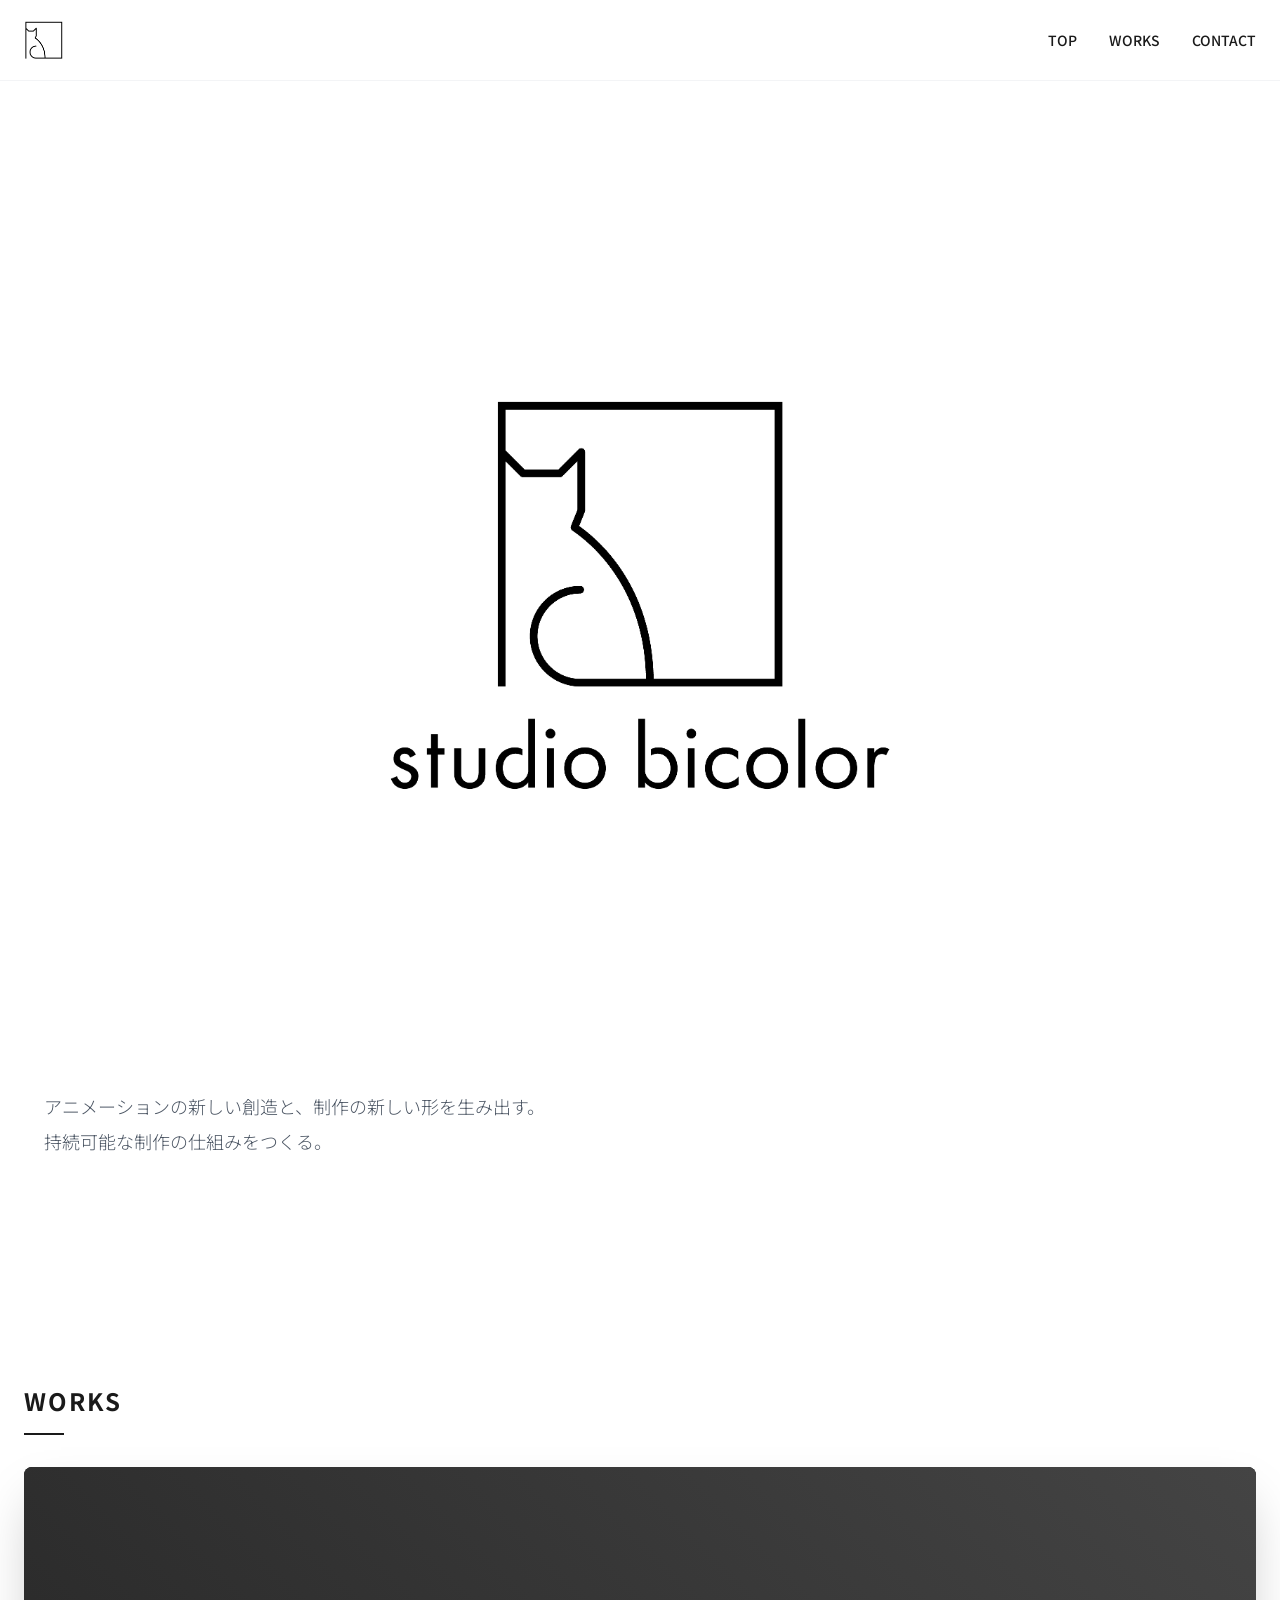
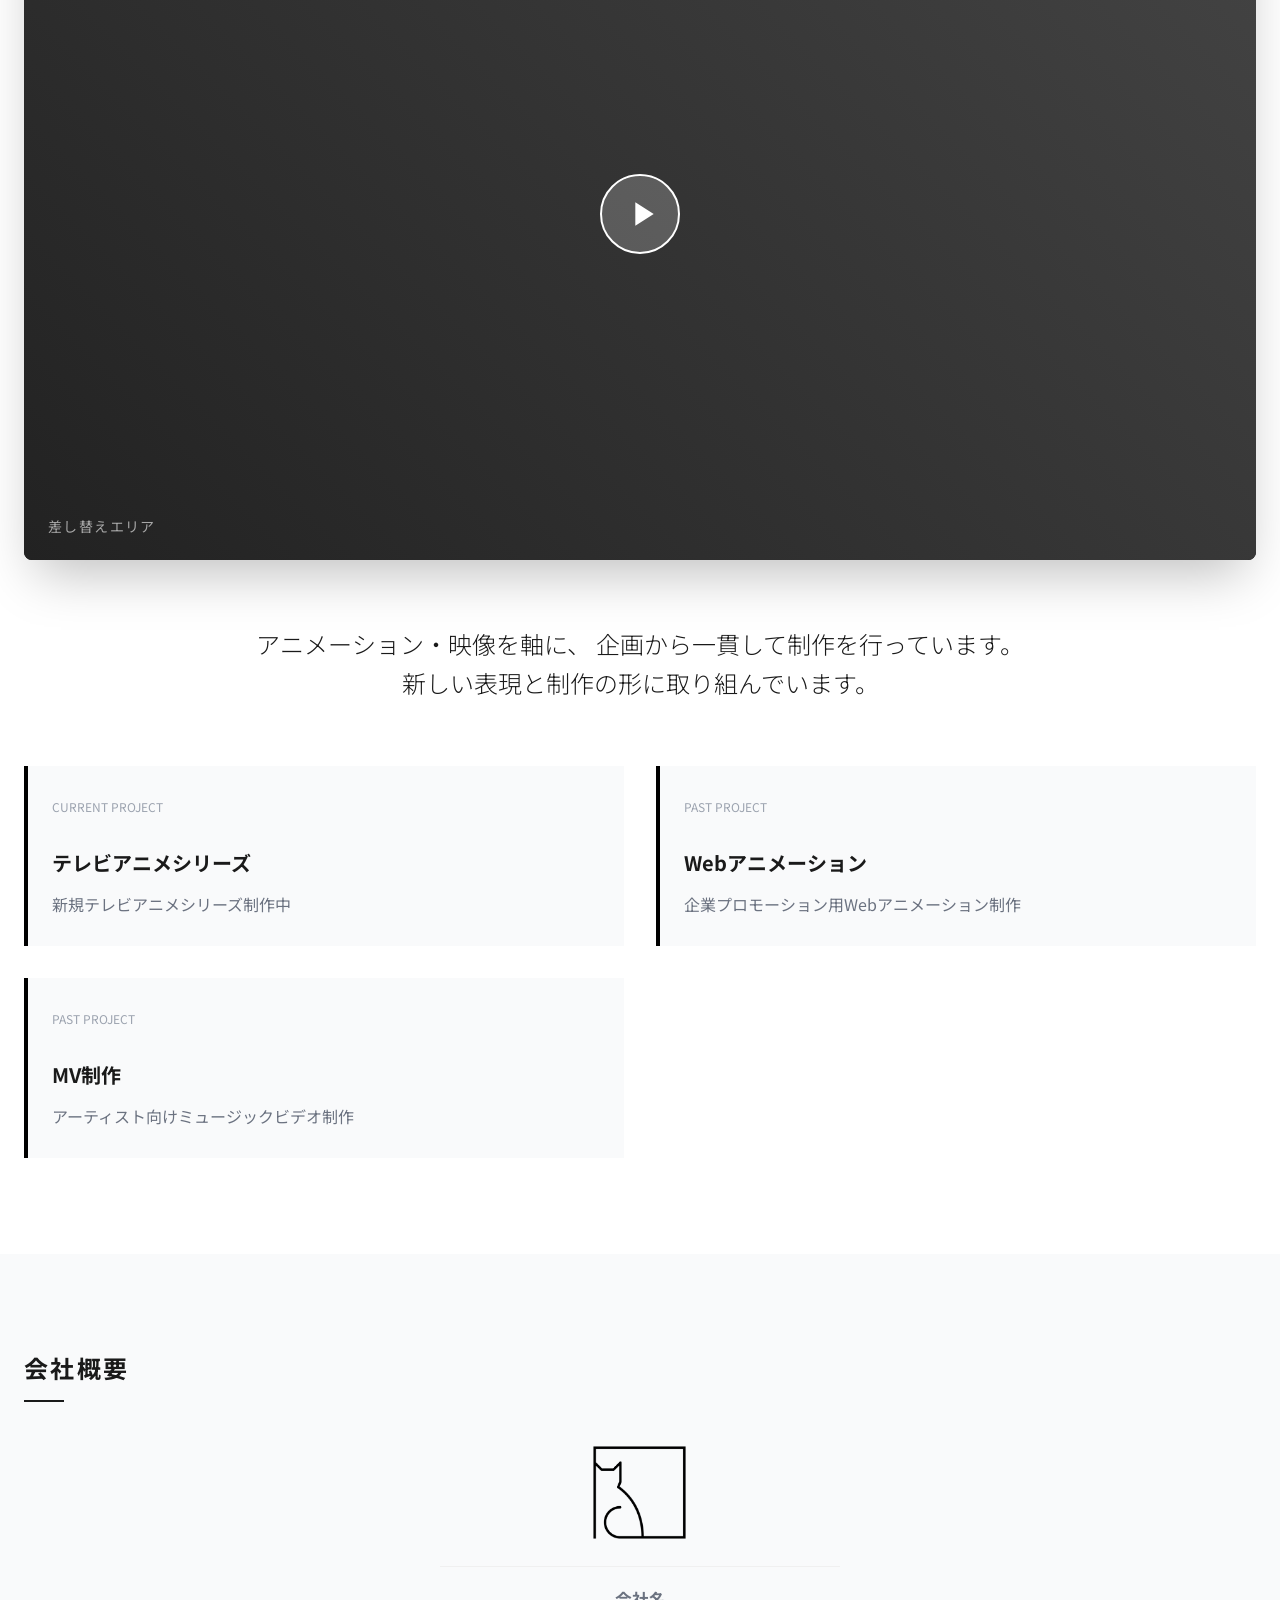
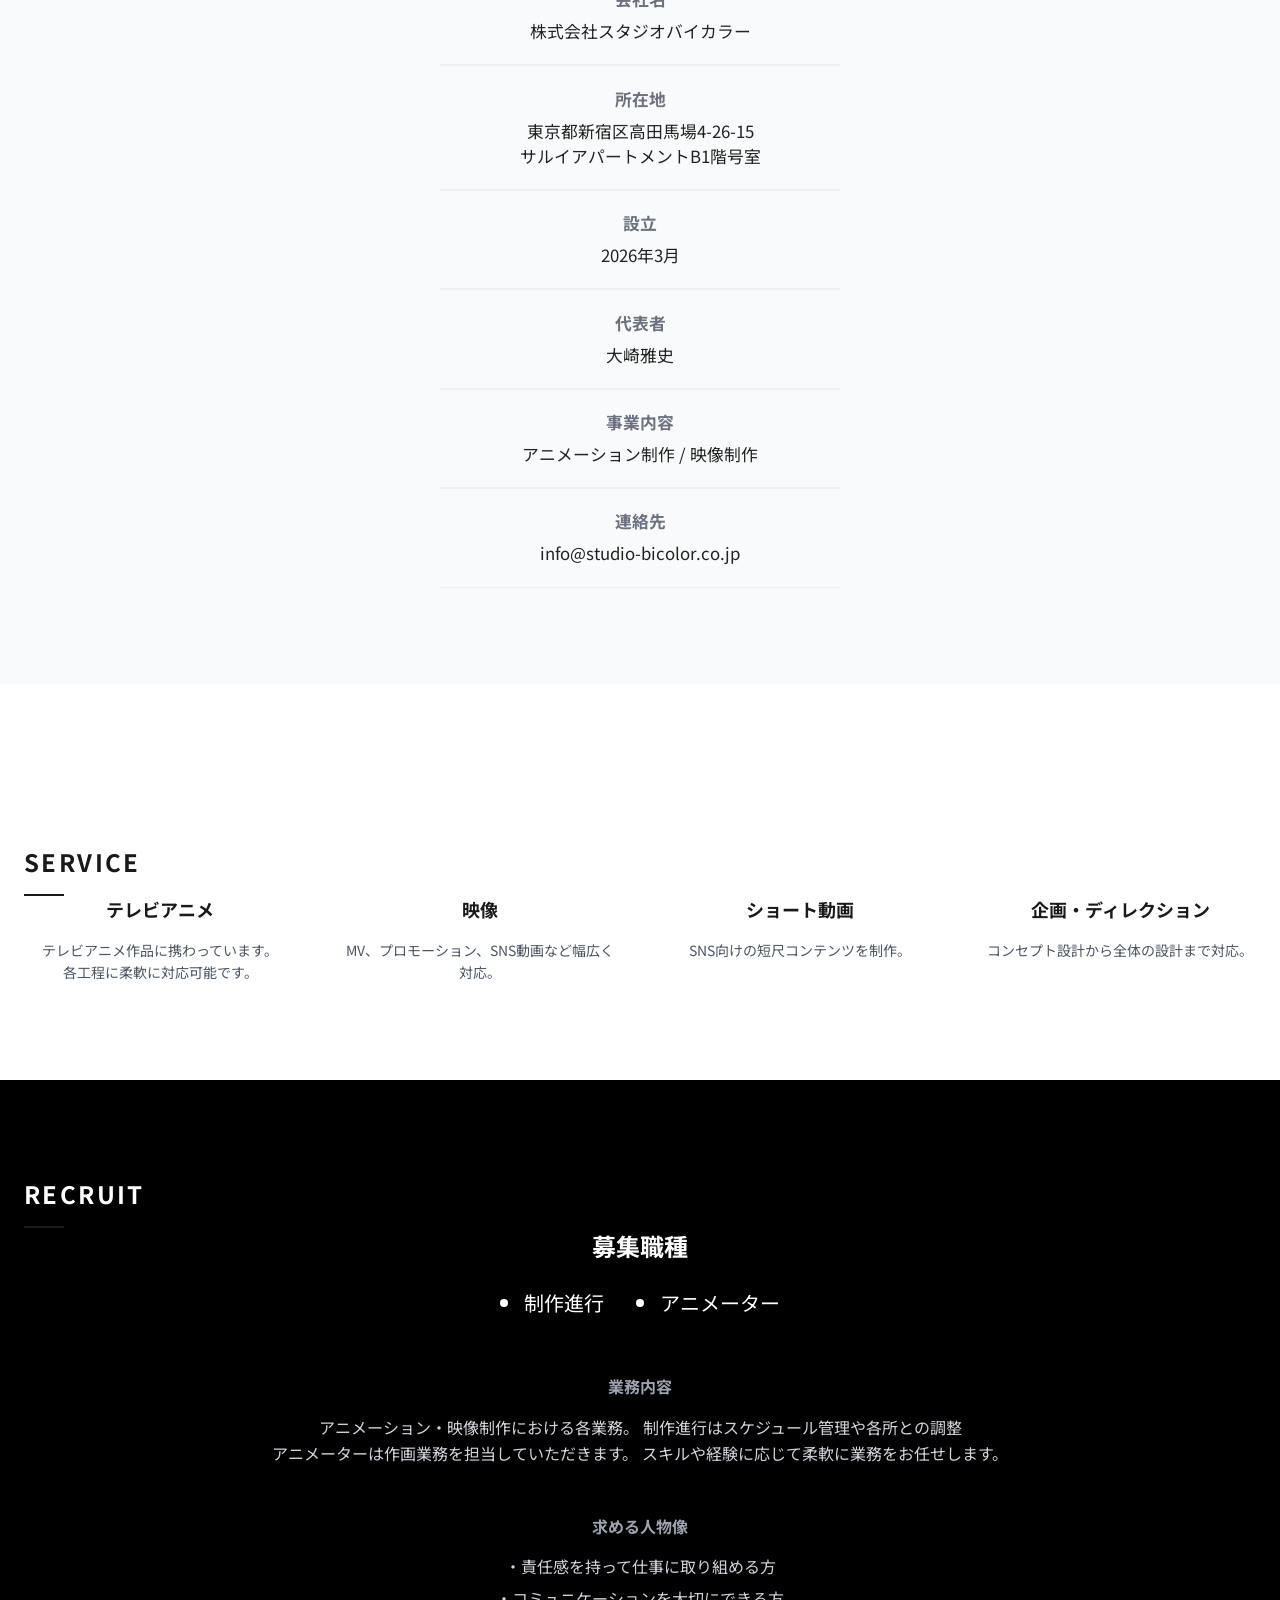
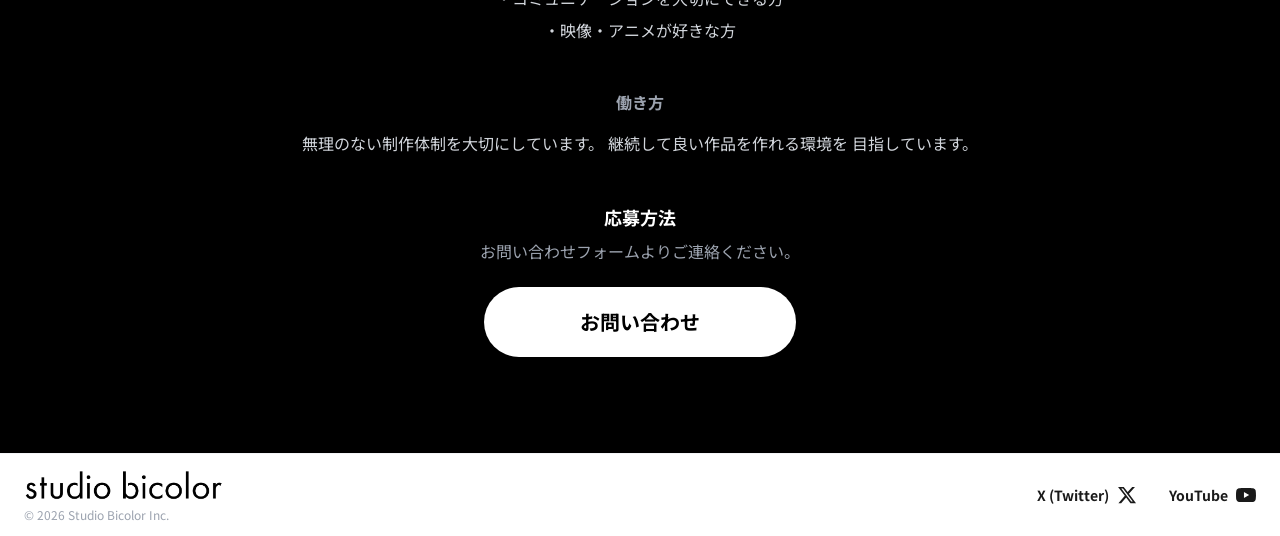
==== commit 184332a8: "Add files via upload" ====
--- a/index.html
+++ b/index.html
@@ -12,13 +12,13 @@
     <!-- Navigation -->
     <nav id="main-nav" class="nav-main">
         <div class="nav-container">
-            <div class="nav-logo">ロゴ</div>
+            <div class="nav-logo">
+                <img src="images/headerlogo.png" alt="Studio Bicolor ロゴ" style="height:40px; width:auto; display:block;" />
+            </div>
             <div class="nav-menu-desktop">
-                <a href="#works" class="nav-link">WORKS</a>
-                <a href="#about" class="nav-link">ABOUT</a>
-                <a href="#service" class="nav-link">SERVICE</a>
-                <a href="#recruit" class="nav-link">RECRUIT</a>
-                <a href="#contact" class="nav-link">CONTACT</a>
+                <a href="index.html" class="nav-link">TOP</a>
+                <a href="works.html" class="nav-link">WORKS</a>
+                <a href="contact.html" class="nav-link">CONTACT</a>
             </div>
             <!-- Mobile Menu Icon (Placeholder) -->
             <div class="nav-menu-mobile-toggle md:hidden">
@@ -40,11 +40,9 @@
                     </button>
                 </div>
                 <div class="mobile-menu-links">
-                    <a href="#works" class="mobile-menu-link">WORKS</a>
-                    <a href="#about" class="mobile-menu-link">ABOUT</a>
-                    <a href="#service" class="mobile-menu-link">SERVICE</a>
-                    <a href="#recruit" class="mobile-menu-link">RECRUIT</a>
-                    <a href="#contact" class="mobile-menu-link">CONTACT</a>
+                    <a href="index.html" class="mobile-menu-link">TOP</a>
+                    <a href="works.html" class="mobile-menu-link">WORKS</a>
+                    <a href="contact.html" class="mobile-menu-link">CONTACT</a>
                 </div>
                 <div class="mobile-menu-label">MENU</div>
             </div>
@@ -54,9 +52,9 @@
     <!-- Hero Section -->
     <header class="hero-section">
         <div class="hero-container">
-            <h1 class="hero-title">
-                次の <span class="hero-highlight">当たり前</span> を、創る。
-            </h1>
+            <div class="hero-title" style="text-align:center;">
+                <img src="images/top.png" alt="次の当たり前を、創る。" style="max-width:100%;height:auto;" />
+            </div>
             <div class="hero-description">
                 <p>アニメーションの新しい創造と、<br class="md:hidden">制作の新しい形を生み出す。</p>
                 <p>持続可能な制作の仕組みをつくる。</p>
@@ -68,9 +66,10 @@
     <section id="works" class="section-works">
         <div class="section-container">
             <h2 class="section-title">WORKS</h2>
+                <p class="works-section-label"></p>
             
             <div class="works-section-item">
-                <h3 class="works-section-title">差し替えエリア</h3>
+                <p class="works-section-label"></p>
                 <!-- Responsive Video Container -->
                 <div class="video-container shadow-2xl">
                     <div class="video-placeholder" onclick="handleVideoClick()">
@@ -104,50 +103,41 @@
                     <h4 class="works-project-title">テレビアニメシリーズ</h4>
                     <p class="works-project-desc">新規テレビアニメシリーズ制作中</p>
                 </div>
-            </div>
-        </div>
-    </section>
-
-    <!-- ABOUT -->
+                <div class="works-project-card">
+                    <span class="works-project-label">PAST PROJECT</span>
+                    <h4 class="works-project-title">Webアニメーション</h4>
+                    <p class="works-project-desc">企業プロモーション用Webアニメーション制作</p>
+                </div>
+                <div class="works-project-card">
+                    <span class="works-project-label">PAST PROJECT</span>
+                    <h4 class="works-project-title">MV制作</h4>
+                    <p class="works-project-desc">アーティスト向けミュージックビデオ制作</p>
+                </div>
+            </div>
+        </div>
+    </section>
+
+    <!-- About Section -->
     <section id="about" class="section-about">
         <div class="section-container">
-            <div class="section-header">
-                <p class="section-header-label">about</p>
-                <h2 class="section-title-large">会社概要</h2>
-            </div>
-            <div class="about-grid">
-                <div class="about-logo-area">
-                    <h3 class="about-logo-text">ロゴ</h3>
-                    <p class="about-logo-subtitle">Company Profile</p>
-                </div>
-                <div class="about-content">
-                    <dl class="about-definition-list">
-                        <div class="about-list-item">
-                            <dt class="about-list-label">会社名</dt>
-                            <dd class="about-list-value">株式会社スタジオバイカラー</dd>
-                        </div>
-                        <div class="about-list-item">
-                            <dt class="about-list-label">所在地</dt>
-                            <dd class="about-list-value">東京都新宿区高田馬場4-26-15<br>サルイアパートメントB1階号室</dd>
-                        </div>
-                        <div class="about-list-item">
-                            <dt class="about-list-label">設立</dt>
-                            <dd class="about-list-value">2026年3月</dd>
-                        </div>
-                        <div class="about-list-item">
-                            <dt class="about-list-label">代表者</dt>
-                            <dd class="about-list-value">大崎雅史</dd>
-                        </div>
-                        <div class="about-list-item">
-                            <dt class="about-list-label">事業内容</dt>
-                            <dd class="about-list-value">アニメーション制作 / 映像制作</dd>
-                        </div>
-                        <div class="about-list-item about-list-item-last">
-                            <dt class="about-list-label">連絡先</dt>
-                            <dd class="about-list-value">info@studio-bicolor.co.jp</dd>
-                        </div>
-                    </dl>
-                </div>
+            <h2 class="section-title" style="margin-bottom:2.5rem;">会社概要</h2>
+            <div class="about-profile-visual" style="text-align:center;">
+                 
+                    <img src="/images/headerlogo.png" alt="COMPANY PROFILE" style="width:100px; height:100px; margin:0 auto 1.5rem; display:block;" />
+            </div>
+            <div class="about-profile-list" style="max-width:400px;margin:0 auto;">
+                <div style="text-align:center; font-weight:700; color:#6b7280; font-size:1.05em; padding:1.2em 0 0.2em 0; border-top:1px solid #f0f0f0;">会社名</div>
+                <div style="text-align:center; font-size:1.05em; color:#222; padding:0.2em 0 1.2em 0; border-bottom:1px solid #f0f0f0;">株式会社スタジオバイカラー</div>
+                <div style="text-align:center; font-weight:700; color:#6b7280; font-size:1.05em; padding:1.2em 0 0.2em 0; border-top:1px solid #f0f0f0;">所在地</div>
+                <div style="text-align:center; font-size:1.05em; color:#222; padding:0.2em 0 1.2em 0; border-bottom:1px solid #f0f0f0;">東京都新宿区高田馬場4-26-15<br>サルイアパートメントB1階号室</div>
+                <div style="text-align:center; font-weight:700; color:#6b7280; font-size:1.05em; padding:1.2em 0 0.2em 0; border-top:1px solid #f0f0f0;">設立</div>
+                <div style="text-align:center; font-size:1.05em; color:#222; padding:0.2em 0 1.2em 0; border-bottom:1px solid #f0f0f0;">2026年3月</div>
+                <div style="text-align:center; font-weight:700; color:#6b7280; font-size:1.05em; padding:1.2em 0 0.2em 0; border-top:1px solid #f0f0f0;">代表者</div>
+                <div style="text-align:center; font-size:1.05em; color:#222; padding:0.2em 0 1.2em 0; border-bottom:1px solid #f0f0f0;">大崎雅史</div>
+                <div style="text-align:center; font-weight:700; color:#6b7280; font-size:1.05em; padding:1.2em 0 0.2em 0; border-top:1px solid #f0f0f0;">事業内容</div>
+                <div style="text-align:center; font-size:1.05em; color:#222; padding:0.2em 0 1.2em 0; border-bottom:1px solid #f0f0f0;">アニメーション制作 / 映像制作</div>
+                <div style="text-align:center; font-weight:700; color:#6b7280; font-size:1.05em; padding:1.2em 0 0.2em 0; border-top:1px solid #f0f0f0;">連絡先</div>
+                <div style="text-align:center; font-size:1.05em; color:#222; padding:0.2em 0 1.2em 0; border-bottom:1px solid #f0f0f0;">info@studio-bicolor.co.jp</div>
             </div>
         </div>
     </section>
@@ -251,46 +241,13 @@
         </div>
     </section>
 
-    <!-- CONTACT -->
-    <section id="contact" class="section-contact">
-        <div class="section-container section-container-contact">
-            <h2 class="section-title section-title-contact">CONTACT</h2>
-            <p class="contact-intro">
-                制作のご相談・ご依頼<br>
-                採用に関するお問い合わせは<br>
-                下記フォームよりご連絡ください。
-            </p>
-            
-            <form class="contact-form">
-                <div class="contact-form-group">
-                    <label class="contact-form-label">お名前</label>
-                    <input type="text" class="contact-form-input contact-form-input-text">
-                </div>
-                <div class="contact-form-group">
-                    <label class="contact-form-label">メールアドレス</label>
-                    <input type="email" class="contact-form-input contact-form-input-text">
-                </div>
-                <div class="contact-form-group">
-                    <label class="contact-form-label">お問い合わせ内容</label>
-                    <textarea rows="4" class="contact-form-input contact-form-textarea"></textarea>
-                </div>
-                <div class="contact-form-submit">
-                    <button type="button" class="btn-contact-submit">
-                        送信する
-                    </button>
-                </div>
-            </form>
-        </div>
-    </section>
-
     <!-- Footer -->
-    <footer class="footer">
+   <footer class="footer">
         <div class="footer-container">
             <div class="footer-logo">
-                <div class="footer-logo-text">ロゴ</div>
+                <div class="footer-logo-text"><img src="images/footer_logo.png" alt="Studio Bicolor ロゴ" style="height:40px; width:auto; display:block;" /></div>
                 <p class="footer-copyright">&copy; 2026 Studio Bicolor Inc.</p>
             </div>
-            
             <div class="footer-social">
                 <a href="#" class="footer-social-link">
                     <span class="footer-social-label">X (Twitter)</span>
@@ -306,4 +263,4 @@
 
     <script src="script.js"></script>
 </body>
-</html>
+</html>
--- a/style.css
+++ b/style.css
@@ -1,4 +1,24 @@
 @charset "UTF-8";
+
+section-title-recruit::after {
+    content: '';
+    position: absolute;
+    bottom: 0;
+    left: 0;
+    width: 40px;
+    height: 2px;
+    background: #fff;
+}
+/* WORKS動画エリア専用余白 */
+.works-video-area {
+    padding-top: 2rem;
+    padding-bottom: 2rem;
+}
+
+.works-section-label {
+    padding-bottom: 16px;
+}
+
 *,:after,:before{--tw-border-spacing-x:0;--tw-border-spacing-y:0;--tw-translate-x:0;--tw-translate-y:0;--tw-rotate:0;--tw-skew-x:0;--tw-skew-y:0;--tw-scale-x:1;--tw-scale-y:1;--tw-pan-x: ;--tw-pan-y: ;--tw-pinch-zoom: ;--tw-scroll-snap-strictness:proximity;--tw-gradient-from-position: ;--tw-gradient-via-position: ;--tw-gradient-to-position: ;--tw-ordinal: ;--tw-slashed-zero: ;--tw-numeric-figure: ;--tw-numeric-spacing: ;--tw-numeric-fraction: ;--tw-ring-inset: ;--tw-ring-offset-width:0px;--tw-ring-offset-color:#fff;--tw-ring-color:rgba(59,130,246,.5);--tw-ring-offset-shadow:0 0 #0000;--tw-ring-shadow:0 0 #0000;--tw-shadow:0 0 #0000;--tw-shadow-colored:0 0 #0000;--tw-blur: ;--tw-brightness: ;--tw-contrast: ;--tw-grayscale: ;--tw-hue-rotate: ;--tw-invert: ;--tw-saturate: ;--tw-sepia: ;--tw-drop-shadow: ;--tw-backdrop-blur: ;--tw-backdrop-brightness: ;--tw-backdrop-contrast: ;--tw-backdrop-grayscale: ;--tw-backdrop-hue-rotate: ;--tw-backdrop-invert: ;--tw-backdrop-opacity: ;--tw-backdrop-saturate: ;--tw-backdrop-sepia: ;--tw-contain-size: ;--tw-contain-layout: ;--tw-contain-paint: ;--tw-contain-style: }::backdrop{--tw-border-spacing-x:0;--tw-border-spacing-y:0;--tw-translate-x:0;--tw-translate-y:0;--tw-rotate:0;--tw-skew-x:0;--tw-skew-y:0;--tw-scale-x:1;--tw-scale-y:1;--tw-pan-x: ;--tw-pan-y: ;--tw-pinch-zoom: ;--tw-scroll-snap-strictness:proximity;--tw-gradient-from-position: ;--tw-gradient-via-position: ;--tw-gradient-to-position: ;--tw-ordinal: ;--tw-slashed-zero: ;--tw-numeric-figure: ;--tw-numeric-spacing: ;--tw-numeric-fraction: ;--tw-ring-inset: ;--tw-ring-offset-width:0px;--tw-ring-offset-color:#fff;--tw-ring-color:rgba(59,130,246,.5);--tw-ring-offset-shadow:0 0 #0000;--tw-ring-shadow:0 0 #0000;--tw-shadow:0 0 #0000;--tw-shadow-colored:0 0 #0000;--tw-blur: ;--tw-brightness: ;--tw-contrast: ;--tw-grayscale: ;--tw-hue-rotate: ;--tw-invert: ;--tw-saturate: ;--tw-sepia: ;--tw-drop-shadow: ;--tw-backdrop-blur: ;--tw-backdrop-brightness: ;--tw-backdrop-contrast: ;--tw-backdrop-grayscale: ;--tw-backdrop-hue-rotate: ;--tw-backdrop-invert: ;--tw-backdrop-opacity: ;--tw-backdrop-saturate: ;--tw-backdrop-sepia: ;--tw-contain-size: ;--tw-contain-layout: ;--tw-contain-paint: ;--tw-contain-style: }/*! tailwindcss v3.4.19 | MIT License | https://tailwindcss.com*/*,:after,:before{box-sizing:border-box;border:0 solid #e5e7eb}:after,:before{--tw-content:""}:host,html{line-height:1.5;-webkit-text-size-adjust:100%;-moz-tab-size:4;-o-tab-size:4;tab-size:4;font-family:ui-sans-serif,system-ui,sans-serif,Apple Color Emoji,Segoe UI Emoji,Segoe UI Symbol,Noto Color Emoji;font-feature-settings:normal;font-variation-settings:normal;-webkit-tap-highlight-color:transparent}body{margin:0;line-height:inherit}hr{height:0;color:inherit;border-top-width:1px}abbr:where([title]){-webkit-text-decoration:underline dotted;text-decoration:underline dotted}h1,h2,h3,h4,h5,h6{font-size:inherit;font-weight:inherit}a{color:inherit;text-decoration:inherit}b,strong{font-weight:bolder}code,kbd,pre,samp{font-family:ui-monospace,SFMono-Regular,Menlo,Monaco,Consolas,Liberation Mono,Courier New,monospace;font-feature-settings:normal;font-variation-settings:normal;font-size:1em}small{font-size:80%}sub,sup{font-size:75%;line-height:0;position:relative;vertical-align:baseline}sub{bottom:-.25em}sup{top:-.5em}table{text-indent:0;border-color:inherit;border-collapse:collapse}button,input,optgroup,select,textarea{font-family:inherit;font-feature-settings:inherit;font-variation-settings:inherit;font-size:100%;font-weight:inherit;line-height:inherit;letter-spacing:inherit;color:inherit;margin:0;padding:0}button,select{text-transform:none}button,input:where([type=button]),input:where([type=reset]),input:where([type=submit]){-webkit-appearance:button;background-color:transparent;background-image:none}:-moz-focusring{outline:auto}:-moz-ui-invalid{box-shadow:none}progress{vertical-align:baseline}::-webkit-inner-spin-button,::-webkit-outer-spin-button{height:auto}[type=search]{-webkit-appearance:textfield;outline-offset:-2px}::-webkit-search-decoration{-webkit-appearance:none}::-webkit-file-upload-button{-webkit-appearance:button;font:inherit}summary{display:list-item}blockquote,dd,dl,figure,h1,h2,h3,h4,h5,h6,hr,p,pre{margin:0}fieldset{margin:0}fieldset,legend{padding:0}menu,ol,ul{list-style:none;margin:0;padding:0}dialog{padding:0}textarea{resize:vertical}input::-moz-placeholder,textarea::-moz-placeholder{opacity:1;color:#9ca3af}input::placeholder,textarea::placeholder{opacity:1;color:#9ca3af}[role=button],button{cursor:pointer}:disabled{cursor:default}audio,canvas,embed,iframe,img,object,svg,video{display:block;vertical-align:middle}img,video{max-width:100%;height:auto}[hidden]:where(:not([hidden=until-found])){display:none}.fixed{position:fixed}.absolute{position:absolute}.inset-0{inset:0}.bottom-6{bottom:1.5rem}.left-0{left:0}.left-6{left:1.5rem}.right-0{right:0}.top-0{top:0}.z-50{z-index:50}.z-\[60\]{z-index:60}.mx-auto{margin-left:auto;margin-right:auto}.mb-0{margin-bottom:0}.mb-1{margin-bottom:.25rem}.mb-12{margin-bottom:3rem}.mb-14{margin-bottom:3.5rem}.mb-16{margin-bottom:4rem}.mb-2{margin-bottom:.5rem}.mb-3{margin-bottom:.75rem}.mb-4{margin-bottom:1rem}.mb-6{margin-bottom:1.5rem}.mb-8{margin-bottom:2rem}.ml-1{margin-left:.25rem}.mr-2{margin-right:.5rem}.mt-10{margin-top:2.5rem}.mt-16{margin-top:4rem}.mt-2{margin-top:.5rem}.mt-4{margin-top:1rem}.block{display:block}.inline-block{display:inline-block}.flex{display:flex}.grid{display:grid}.hidden{display:none}.h-10{height:2.5rem}.h-2{height:.5rem}.h-20{height:5rem}.h-5{height:1.25rem}.h-6{height:1.5rem}.h-7{height:1.75rem}.h-full{height:100%}.min-h-\[92vh\]{min-height:92vh}.w-10{width:2.5rem}.w-2{width:.5rem}.w-5{width:1.25rem}.w-6{width:1.5rem}.w-7{width:1.75rem}.w-\[88\%\]{width:88%}.w-fit{width:-moz-fit-content;width:fit-content}.w-full{width:100%}.max-w-3xl{max-width:48rem}.max-w-4xl{max-width:56rem}.max-w-7xl{max-width:80rem}.max-w-sm{max-width:24rem}.translate-x-full{--tw-translate-x:100%}.transform,.translate-x-full{transform:translate(var(--tw-translate-x),var(--tw-translate-y)) rotate(var(--tw-rotate)) skewX(var(--tw-skew-x)) skewY(var(--tw-skew-y)) scaleX(var(--tw-scale-x)) scaleY(var(--tw-scale-y))}.grid-cols-1{grid-template-columns:repeat(1,minmax(0,1fr))}.flex-row{flex-direction:row}.flex-col{flex-direction:column}.items-start{align-items:flex-start}.items-center{align-items:center}.justify-end{justify-content:flex-end}.justify-between{justify-content:space-between}.gap-0{gap:0}.gap-12{gap:3rem}.gap-20{gap:5rem}.gap-6{gap:1.5rem}.gap-8{gap:2rem}.space-x-4>:not([hidden])~:not([hidden]){--tw-space-x-reverse:0;margin-right:calc(1rem*var(--tw-space-x-reverse));margin-left:calc(1rem*(1 - var(--tw-space-x-reverse)))}.space-x-8>:not([hidden])~:not([hidden]){--tw-space-x-reverse:0;margin-right:calc(2rem*var(--tw-space-x-reverse));margin-left:calc(2rem*(1 - var(--tw-space-x-reverse)))}.space-y-2>:not([hidden])~:not([hidden]){--tw-space-y-reverse:0;margin-top:calc(.5rem*(1 - var(--tw-space-y-reverse)));margin-bottom:calc(.5rem*var(--tw-space-y-reverse))}.space-y-6>:not([hidden])~:not([hidden]){--tw-space-y-reverse:0;margin-top:calc(1.5rem*(1 - var(--tw-space-y-reverse)));margin-bottom:calc(1.5rem*var(--tw-space-y-reverse))}.divide-y>:not([hidden])~:not([hidden]){--tw-divide-y-reverse:0;border-top-width:calc(1px*(1 - var(--tw-divide-y-reverse)));border-bottom-width:calc(1px*var(--tw-divide-y-reverse))}.divide-gray-100>:not([hidden])~:not([hidden]){--tw-divide-opacity:1;border-color:rgb(243 244 246/var(--tw-divide-opacity,1))}.divide-gray-200>:not([hidden])~:not([hidden]){--tw-divide-opacity:1;border-color:rgb(229 231 235/var(--tw-divide-opacity,1))}.rounded-full{border-radius:9999px}.border{border-width:1px}.border-b{border-bottom-width:1px}.border-l-4{border-left-width:4px}.border-t{border-top-width:1px}.border-black{--tw-border-opacity:1;border-color:rgb(0 0 0/var(--tw-border-opacity,1))}.border-gray-100{--tw-border-opacity:1;border-color:rgb(243 244 246/var(--tw-border-opacity,1))}.border-gray-300{--tw-border-opacity:1;border-color:rgb(209 213 219/var(--tw-border-opacity,1))}.bg-black{--tw-bg-opacity:1;background-color:rgb(0 0 0/var(--tw-bg-opacity,1))}.bg-black\/35{background-color:rgba(0,0,0,.35)}.bg-gray-50{--tw-bg-opacity:1;background-color:rgb(249 250 251/var(--tw-bg-opacity,1))}.bg-white{--tw-bg-opacity:1;background-color:rgb(255 255 255/var(--tw-bg-opacity,1))}.p-1{padding:.25rem}.p-2{padding:.5rem}.p-4{padding:1rem}.px-12{padding-left:3rem;padding-right:3rem}.px-24{padding-left:6rem;padding-right:6rem}.px-6{padding-left:1.5rem;padding-right:1.5rem}.px-8{padding-left:2rem;padding-right:2rem}.py-12{padding-top:3rem;padding-bottom:3rem}.py-24{padding-top:6rem;padding-bottom:6rem}.py-3{padding-top:.75rem;padding-bottom:.75rem}.py-4{padding-top:1rem;padding-bottom:1rem}.py-5{padding-top:1.25rem;padding-bottom:1.25rem}.py-6{padding-top:1.5rem;padding-bottom:1.5rem}.pb-10{padding-bottom:2.5rem}.pb-28{padding-bottom:7rem}.pl-6{padding-left:1.5rem}.pt-40{padding-top:10rem}.pt-8{padding-top:2rem}.text-left{text-align:left}.text-center{text-align:center}.text-2xl{font-size:1.5rem;line-height:2rem}.text-3xl{font-size:1.875rem;line-height:2.25rem}.text-base{font-size:1rem;line-height:1.5rem}.text-lg{font-size:1.125rem;line-height:1.75rem}.text-sm{font-size:.875rem;line-height:1.25rem}.text-xl{font-size:1.25rem;line-height:1.75rem}.text-xs{font-size:.75rem;line-height:1rem}.font-bold{font-weight:700}.font-light{font-weight:300}.font-medium{font-weight:500}.uppercase{text-transform:uppercase}.leading-relaxed{line-height:1.625}.leading-tight{line-height:1.25}.tracking-\[0\.2em\]{letter-spacing:.2em}.tracking-tighter{letter-spacing:-.05em}.tracking-widest{letter-spacing:.1em}.text-\[\#1e3a8a\]{--tw-text-opacity:1;color:rgb(30 58 138/var(--tw-text-opacity,1))}.text-black{--tw-text-opacity:1;color:rgb(0 0 0/var(--tw-text-opacity,1))}.text-gray-300{--tw-text-opacity:1;color:rgb(209 213 219/var(--tw-text-opacity,1))}.text-gray-400{--tw-text-opacity:1;color:rgb(156 163 175/var(--tw-text-opacity,1))}.text-gray-500{--tw-text-opacity:1;color:rgb(107 114 128/var(--tw-text-opacity,1))}.text-gray-600{--tw-text-opacity:1;color:rgb(75 85 99/var(--tw-text-opacity,1))}.text-white{--tw-text-opacity:1;color:rgb(255 255 255/var(--tw-text-opacity,1))}.antialiased{-webkit-font-smoothing:antialiased;-moz-osx-font-smoothing:grayscale}.opacity-60{opacity:.6}.shadow-2xl{--tw-shadow:0 25px 50px -12px rgba(0,0,0,.25);--tw-shadow-colored:0 25px 50px -12px var(--tw-shadow-color);box-shadow:var(--tw-ring-offset-shadow,0 0 #0000),var(--tw-ring-shadow,0 0 #0000),var(--tw-shadow)}.backdrop-blur-none{--tw-backdrop-blur: ;-webkit-backdrop-filter:var(--tw-backdrop-blur) var(--tw-backdrop-brightness) var(--tw-backdrop-contrast) var(--tw-backdrop-grayscale) var(--tw-backdrop-hue-rotate) var(--tw-backdrop-invert) var(--tw-backdrop-opacity) var(--tw-backdrop-saturate) var(--tw-backdrop-sepia);backdrop-filter:var(--tw-backdrop-blur) var(--tw-backdrop-brightness) var(--tw-backdrop-contrast) var(--tw-backdrop-grayscale) var(--tw-backdrop-hue-rotate) var(--tw-backdrop-invert) var(--tw-backdrop-opacity) var(--tw-backdrop-saturate) var(--tw-backdrop-sepia)}.transition{transition-property:color,background-color,border-color,text-decoration-color,fill,stroke,opacity,box-shadow,transform,filter,-webkit-backdrop-filter;transition-property:color,background-color,border-color,text-decoration-color,fill,stroke,opacity,box-shadow,transform,filter,backdrop-filter;transition-property:color,background-color,border-color,text-decoration-color,fill,stroke,opacity,box-shadow,transform,filter,backdrop-filter,-webkit-backdrop-filter;transition-timing-function:cubic-bezier(.4,0,.2,1);transition-duration:.15s}.transition-transform{transition-property:transform;transition-timing-function:cubic-bezier(.4,0,.2,1);transition-duration:.15s}.duration-300{transition-duration:.3s}.ease-out{transition-timing-function:cubic-bezier(0,0,.2,1)}.hover\:bg-gray-200:hover{--tw-bg-opacity:1;background-color:rgb(229 231 235/var(--tw-bg-opacity,1))}.hover\:bg-gray-800:hover{--tw-bg-opacity:1;background-color:rgb(31 41 55/var(--tw-bg-opacity,1))}.hover\:text-gray-400:hover{--tw-text-opacity:1;color:rgb(156 163 175/var(--tw-text-opacity,1))}.hover\:text-gray-500:hover{--tw-text-opacity:1;color:rgb(107 114 128/var(--tw-text-opacity,1))}.focus\:border-black:focus{--tw-border-opacity:1;border-color:rgb(0 0 0/var(--tw-border-opacity,1))}.focus\:outline-none:focus{outline:2px solid transparent;outline-offset:2px}@media (min-width:640px){.sm\:col-span-2{grid-column:span 2/span 2}.sm\:ml-8{margin-left:2rem}.sm\:mt-0{margin-top:0}.sm\:grid-cols-3{grid-template-columns:repeat(3,minmax(0,1fr))}.sm\:gap-x-6{-moz-column-gap:1.5rem;column-gap:1.5rem}.sm\:text-left{text-align:left}.sm\:text-3xl{font-size:1.875rem;line-height:2.25rem}.sm\:text-4xl{font-size:2.25rem;line-height:2.5rem}.sm\:text-base{font-size:1rem;line-height:1.5rem}.sm\:text-lg{font-size:1.125rem;line-height:1.75rem}.sm\:text-xl{font-size:1.25rem;line-height:1.75rem}}@media (min-width:768px){.md\:col-span-1{grid-column:span 1/span 1}.md\:col-span-2{grid-column:span 2/span 2}.md\:block{display:block}.md\:inline{display:inline}.md\:flex{display:flex}.md\:hidden{display:none}.md\:grid-cols-2{grid-template-columns:repeat(2,minmax(0,1fr))}.md\:grid-cols-3{grid-template-columns:repeat(3,minmax(0,1fr))}.md\:px-12{padding-left:3rem;padding-right:3rem}.md\:text-2xl{font-size:1.5rem;line-height:2rem}.md\:text-4xl{font-size:2.25rem;line-height:2.5rem}.md\:text-6xl{font-size:3.75rem;line-height:1}.md\:text-base{font-size:1rem;line-height:1.5rem}.md\:text-lg{font-size:1.125rem;line-height:1.75rem}.md\:text-xl{font-size:1.25rem;line-height:1.75rem}}@media (min-width:1024px){.lg\:grid-cols-1{grid-template-columns:repeat(1,minmax(0,1fr))}.lg\:grid-cols-4{grid-template-columns:repeat(4,minmax(0,1fr))}.lg\:text-2xl{font-size:1.5rem;line-height:2rem}.lg\:text-7xl{font-size:4.5rem;line-height:1}.lg\:text-xl{font-size:1.25rem;line-height:1.75rem}}
 
 body {
@@ -272,6 +292,9 @@
     font-size: 1.125rem;
     color: rgb(75 85 99);
     font-weight: 300;
+    padding: 30px 20px 20px 20px;
+
+
 }
 
 /* Section Base Styles */
@@ -289,6 +312,7 @@
     padding-left: 1.5rem;
     padding-right: 1.5rem;
     background-color: rgb(249 250 251);
+    margin-bottom: 4rem;
 }
 
 .section-service {
@@ -375,16 +399,22 @@
 .works-project-card {
     border-left: 4px solid black;
     padding-left: 1.5rem;
-    padding-top: 1rem;
+    padding-right: 1.5rem;
     padding-bottom: 1rem;
     background-color: rgb(249 250 251);
+    display: flex;
+    flex-direction: column;
+    justify-content: center;
+    min-height: 180px;
+    position: relative;
 }
 
 .works-project-label {
     font-size: 0.75rem;
     color: rgb(156 163 175);
     display: block;
-    margin-bottom: 0.25rem;
+    margin-bottom: 2rem;
+    margin-top: 2rem;
 }
 
 .works-project-title {
@@ -395,6 +425,10 @@
 .works-project-desc {
     color: rgb(107 114 128);
     margin-top: 0.5rem;
+    margin-bottom: 0.5rem;
+    flex: 1;
+    display: flex;
+    align-items: center;
 }
 
 /* About Section */
@@ -477,6 +511,12 @@
     text-align: center;
 }
 
+@media (min-width: 768px) {
+    .about-content {
+        grid-column: span 2 / span 2;
+    }
+}
+
 @media (min-width: 640px) {
     .about-content {
         text-align: left;
@@ -488,20 +528,57 @@
     border-bottom: 1px solid rgb(243 244 246);
 }
 
-.about-list-item {
-    padding-top: 1.5rem;
-    padding-bottom: 1.5rem;
+
+.about-list {
+    margin-top: 2.5rem;
+}
+.about-list dl {
     display: grid;
     grid-template-columns: 1fr;
     gap: 0;
-    border-bottom: 1px solid rgb(243 244 246);
-}
-
+}
+@media (min-width: 640px) {
+    .about-list dl {
+        grid-template-columns: 1fr 1fr;
+        gap: 0 2.5rem;
+    }
+}
+.about-list-item {
+    display: flex;
+    flex-direction: column;
+    padding: 1.2rem 0;
+    border-bottom: 1px solid #e5e7eb;
+}
 @media (min-width: 640px) {
     .about-list-item {
-        grid-template-columns: repeat(3, minmax(0, 1fr));
-        column-gap: 1.5rem;
-        gap: 0;
+        flex-direction: row;
+        align-items: flex-start;
+        padding: 1.2rem 0;
+    }
+}
+.about-list-item-last {
+    border-bottom: none;
+}
+.about-list-label {
+    min-width: 80px;
+    font-weight: 700;
+    color: #6b7280;
+    margin-right: 2rem;
+    font-size: 1rem;
+    flex-shrink: 0;
+    line-height: 2;
+}
+.about-list-value {
+    color: #222;
+    font-size: 1rem;
+    margin-top: 0.2em;
+    margin-left: 0;
+    line-height: 2;
+}
+@media (min-width: 640px) {
+    .about-list-value {
+        margin-top: 0;
+        margin-left: 0;
     }
 }
 
@@ -566,6 +643,7 @@
 .section-title-recruit {
     color: white;
     border-color: white !important;
+    position: relative !important;
 }
 
 .recruit-positions {
@@ -819,11 +897,14 @@
 
 /* Footer */
 .footer {
-    padding-top: 3rem;
-    padding-bottom: 3rem;
+    padding-top: 12px;
+    padding-bottom: 12px;
     padding-left: 1.5rem;
     padding-right: 1.5rem;
     border-top: 1px solid rgb(243 244 246);
+    background: #fff;
+    position: relative;
+    z-index: 1;
 }
 
 .footer-container {
@@ -850,7 +931,7 @@
 .footer-copyright {
     font-size: 0.75rem;
     color: rgb(156 163 175);
-    margin-top: 0.5rem;
+    margin-top: 0;
 }
 
 .footer-social {
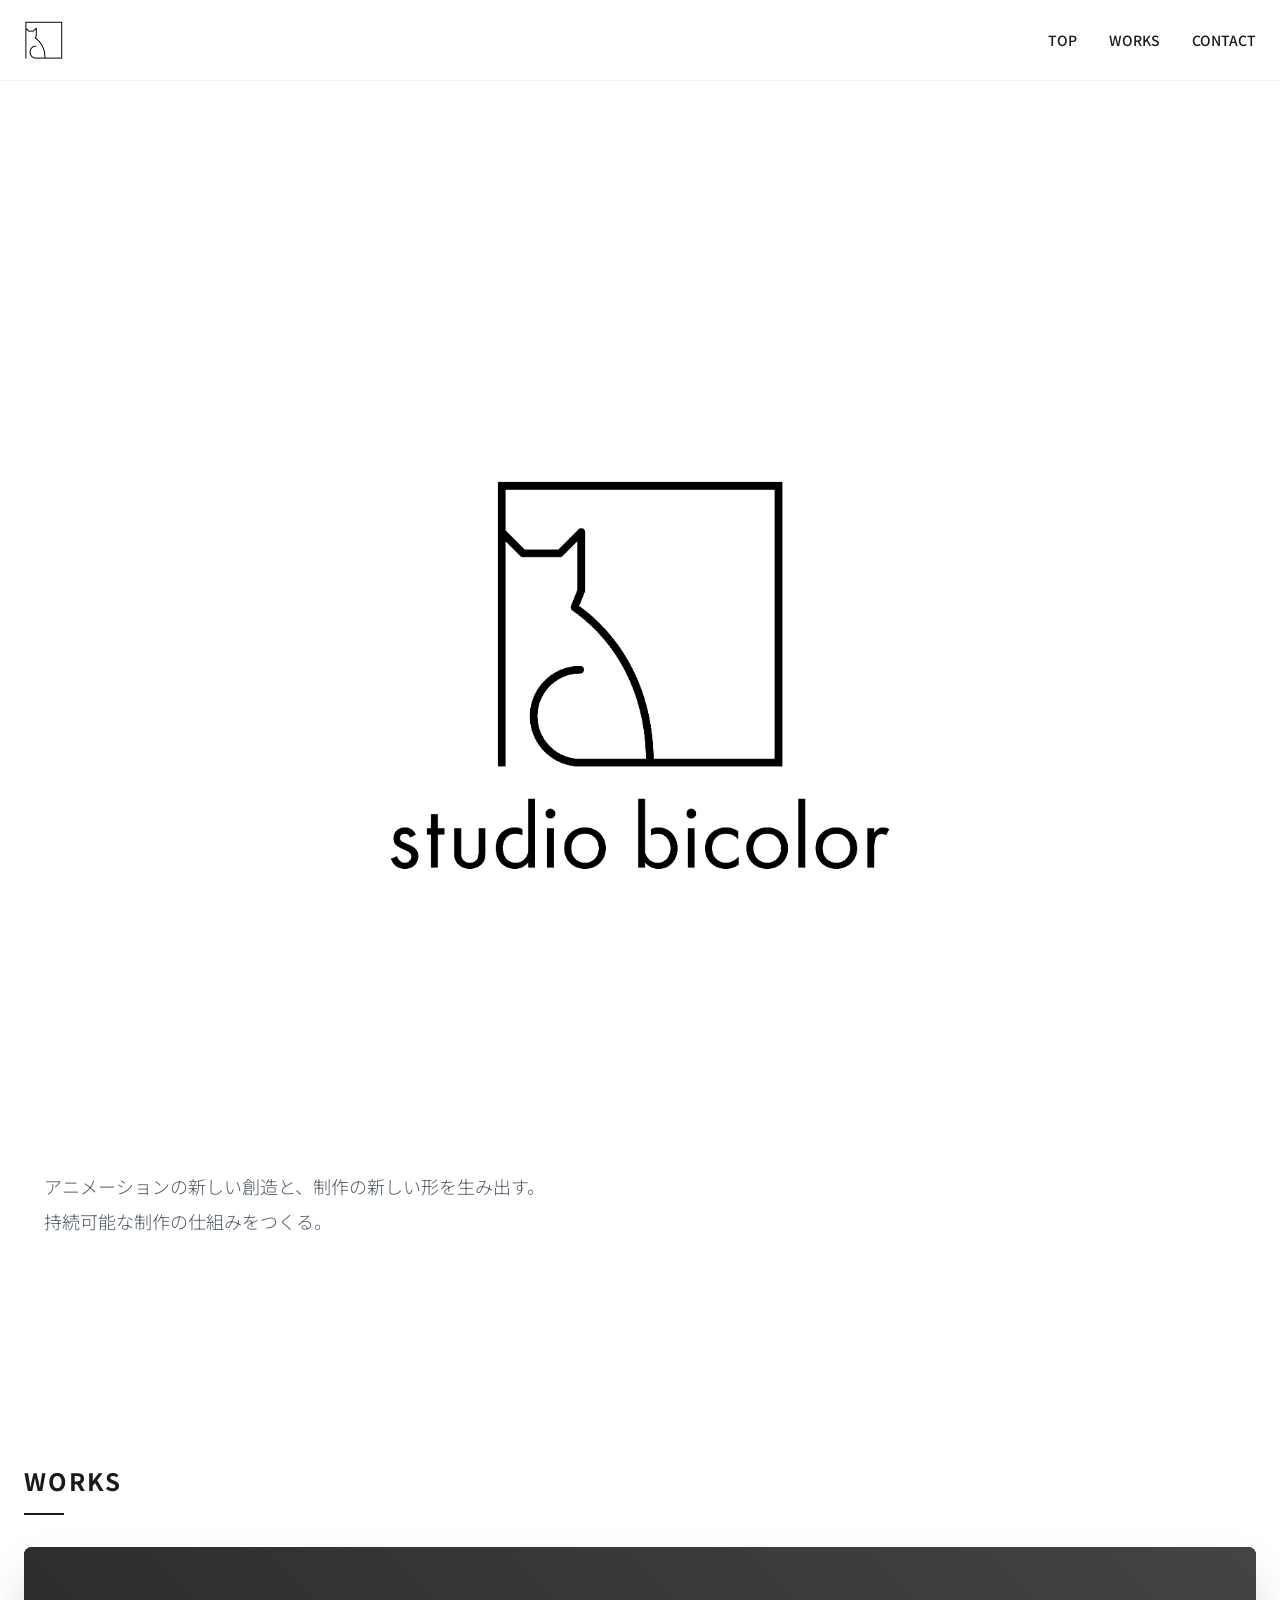
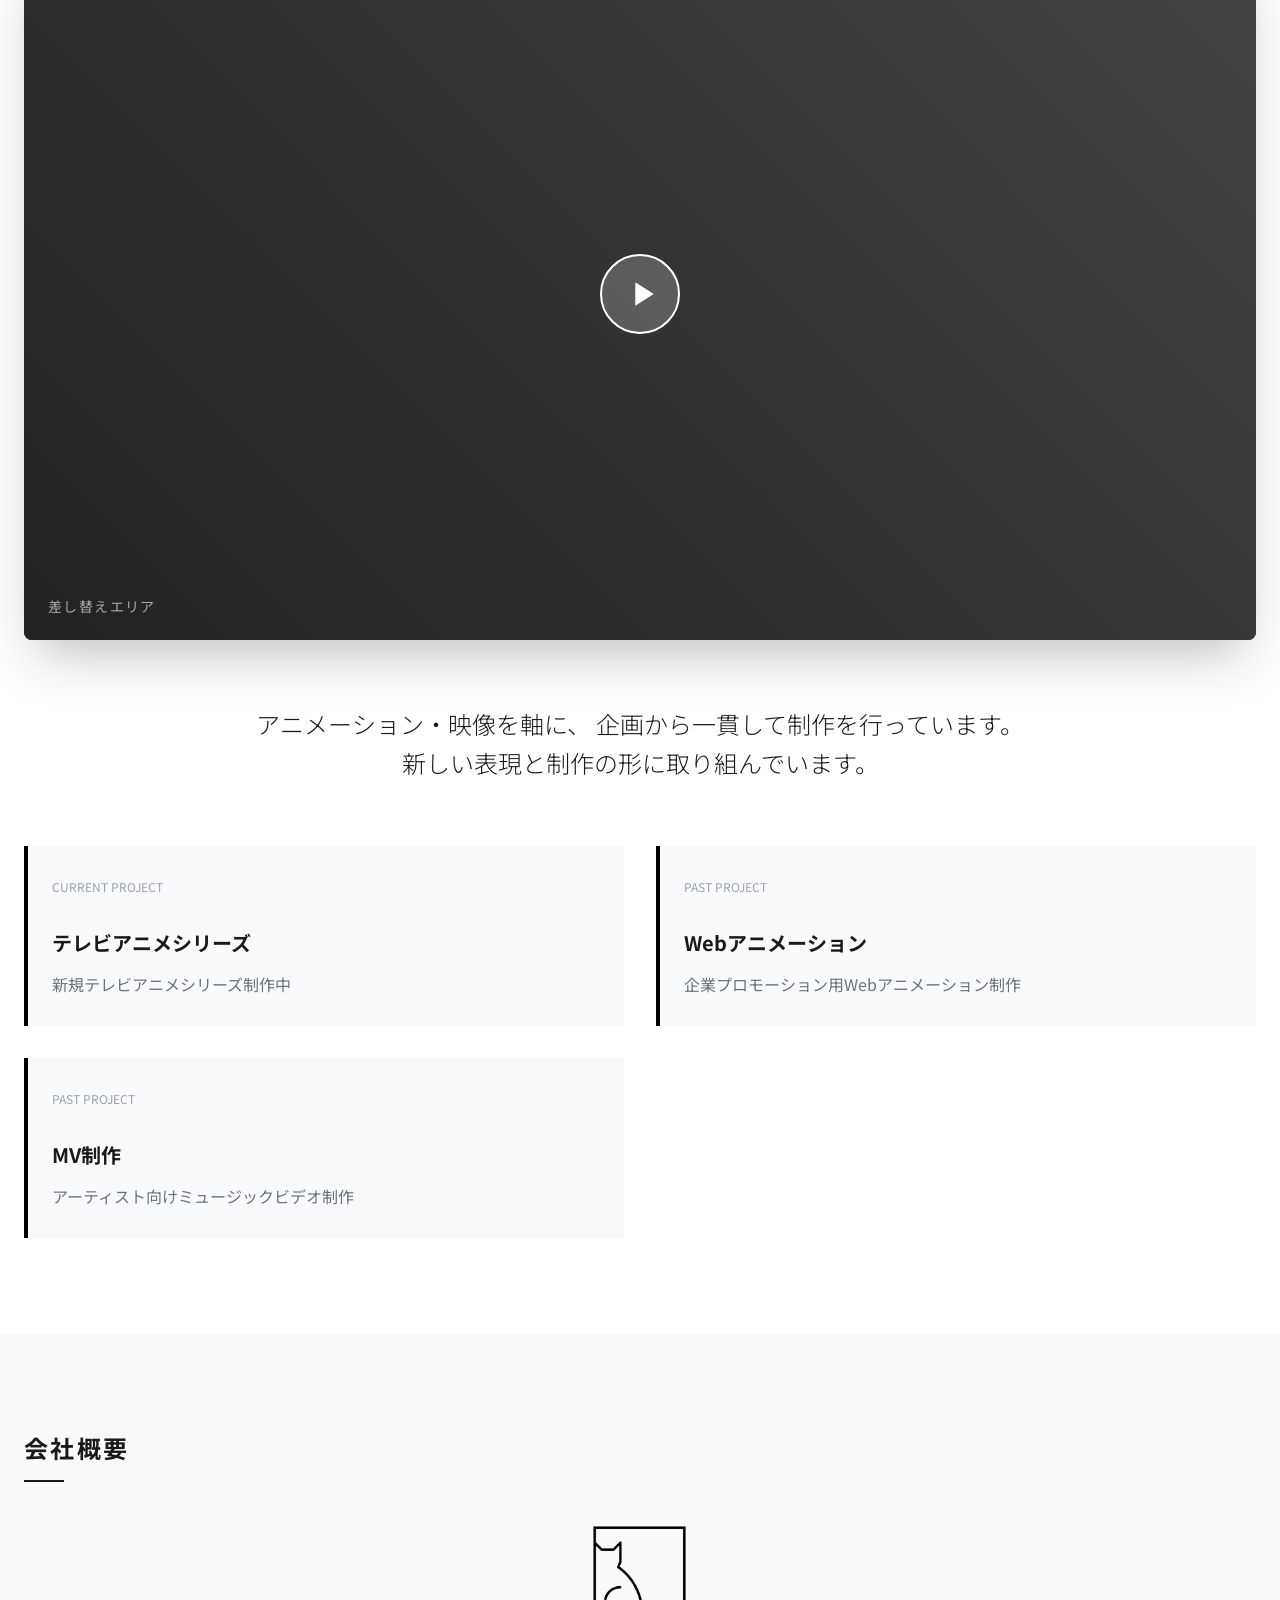
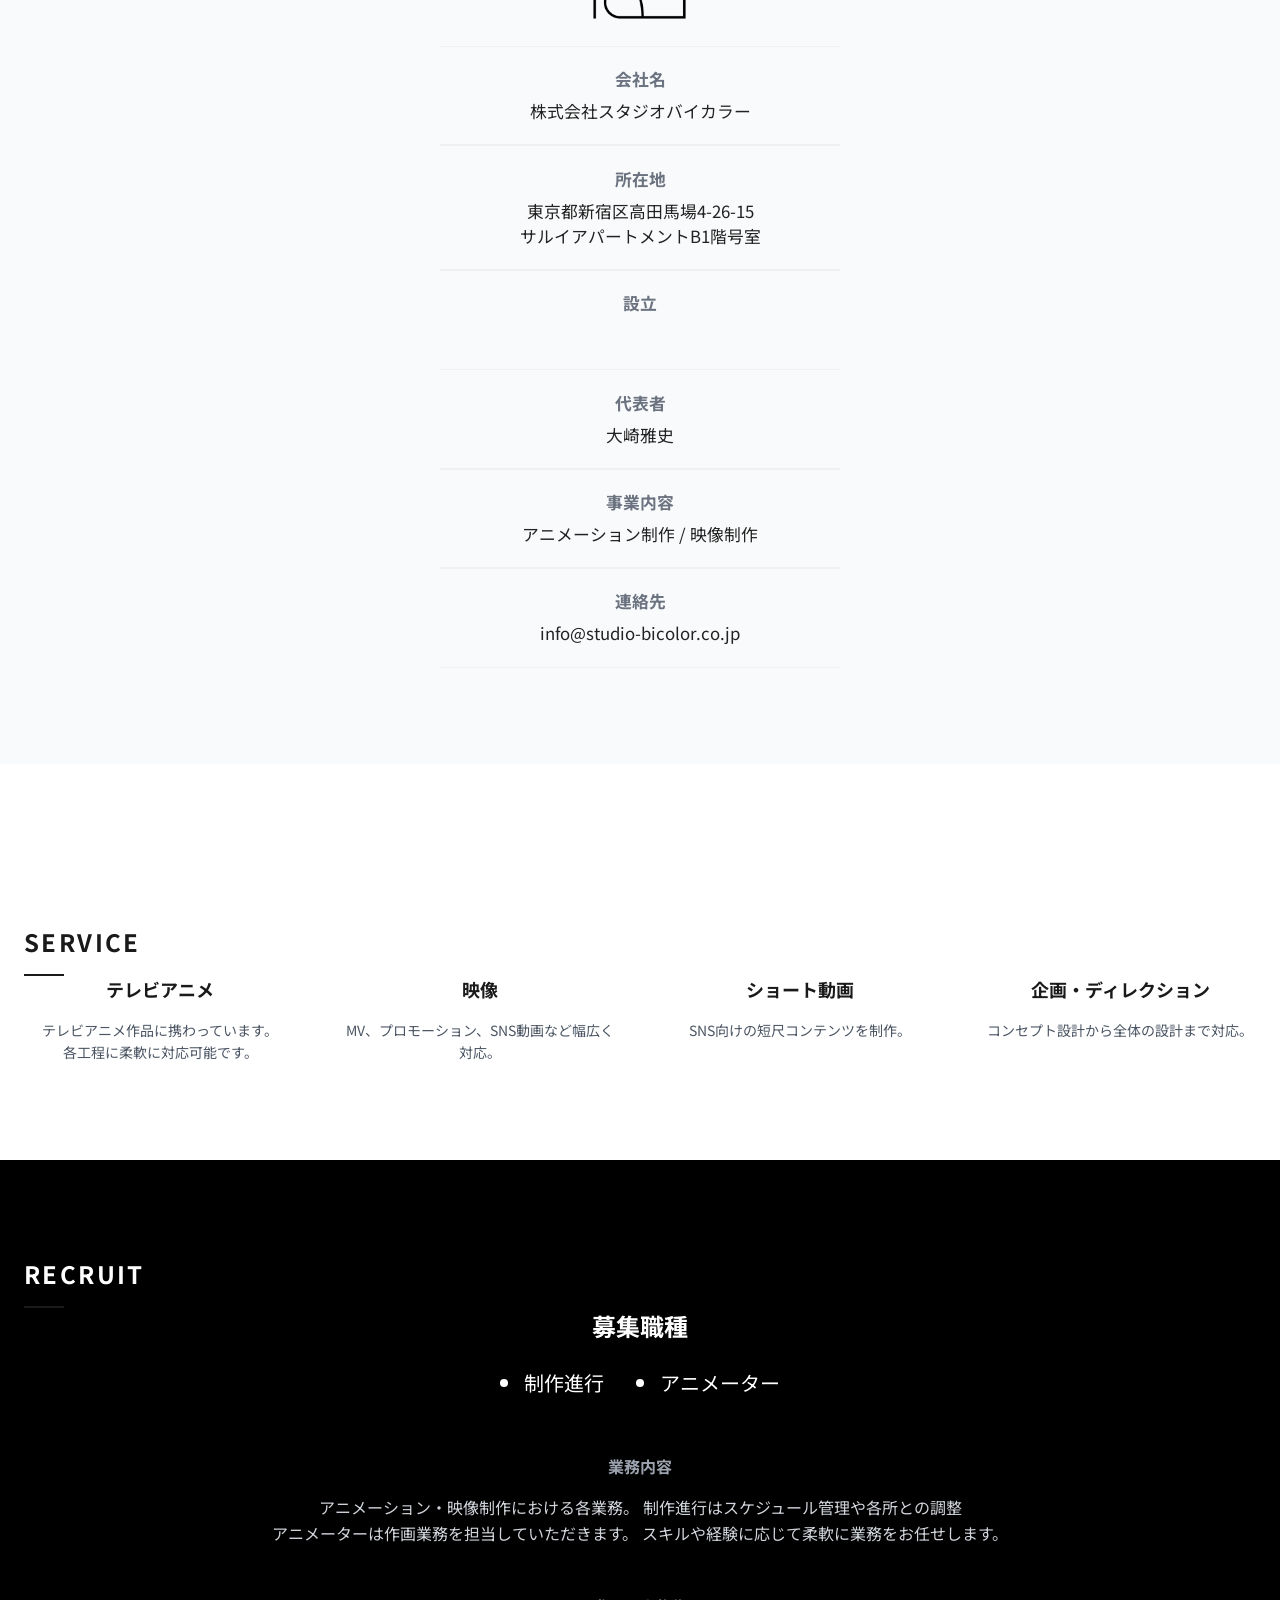
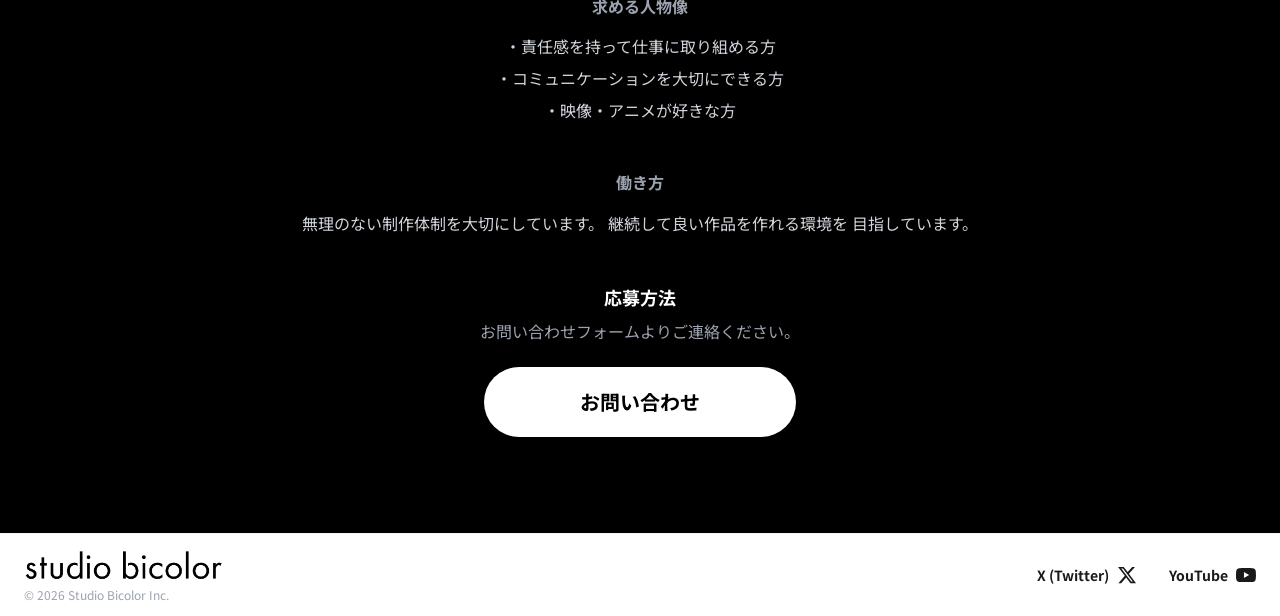
==== commit 4d64d2a7: "Add files via upload" ====
--- a/index.html
+++ b/index.html
@@ -1,266 +1,266 @@
-<!DOCTYPE html>
-<html lang="ja">
-<head>
-    <meta charset="UTF-8">
-    <meta name="viewport" content="width=device-width, initial-scale=1.0">
-    <title>株式会社スタジオバイカラー | Studio Bicolor</title>
-    <link href="https://fonts.googleapis.com/css2?family=Noto+Sans+JP:wght@300;400;700&display=swap" rel="stylesheet">
-    <link rel="stylesheet" href="style.css">
-</head>
-<body class="antialiased">
-
-    <!-- Navigation -->
-    <nav id="main-nav" class="nav-main">
-        <div class="nav-container">
-            <div class="nav-logo">
-                <img src="images/headerlogo.png" alt="Studio Bicolor ロゴ" style="height:40px; width:auto; display:block;" />
-            </div>
-            <div class="nav-menu-desktop">
-                <a href="index.html" class="nav-link">TOP</a>
-                <a href="works.html" class="nav-link">WORKS</a>
-                <a href="contact.html" class="nav-link">CONTACT</a>
-            </div>
-            <!-- Mobile Menu Icon (Placeholder) -->
-            <div class="nav-menu-mobile-toggle md:hidden">
-                <button id="menu-toggle" type="button" aria-label="メニューを開く" aria-expanded="false" class="btn-menu-toggle">
-                    <svg xmlns="http://www.w3.org/2000/svg" class="h-6 w-6" fill="none" viewBox="0 0 24 24" stroke="currentColor">
-                        <path stroke-linecap="round" stroke-linejoin="round" stroke-width="2" d="M4 6h16M4 12h16m-7 6h7" />
-                    </svg>
-                </button>
-            </div>
-        </div>
-        <div id="mobile-menu" class="mobile-menu hidden">
-            <button id="mobile-menu-backdrop" type="button" aria-label="メニューを閉じる" class="mobile-menu-backdrop"></button>
-            <div id="mobile-menu-panel" class="mobile-menu-panel translate-x-full">
-                <div class="mobile-menu-header">
-                    <button id="menu-close" type="button" aria-label="メニューを閉じる" class="btn-menu-close">
-                        <svg xmlns="http://www.w3.org/2000/svg" class="h-7 w-7" fill="none" viewBox="0 0 24 24" stroke="currentColor">
-                            <path stroke-linecap="round" stroke-linejoin="round" stroke-width="2" d="M6 18L18 6M6 6l12 12" />
-                        </svg>
-                    </button>
-                </div>
-                <div class="mobile-menu-links">
-                    <a href="index.html" class="mobile-menu-link">TOP</a>
-                    <a href="works.html" class="mobile-menu-link">WORKS</a>
-                    <a href="contact.html" class="mobile-menu-link">CONTACT</a>
-                </div>
-                <div class="mobile-menu-label">MENU</div>
-            </div>
-        </div>
-    </nav>
-
-    <!-- Hero Section -->
-    <header class="hero-section">
-        <div class="hero-container">
-            <div class="hero-title" style="text-align:center;">
-                <img src="images/top.png" alt="次の当たり前を、創る。" style="max-width:100%;height:auto;" />
-            </div>
-            <div class="hero-description">
-                <p>アニメーションの新しい創造と、<br class="md:hidden">制作の新しい形を生み出す。</p>
-                <p>持続可能な制作の仕組みをつくる。</p>
-            </div>
-        </div>
-    </header>
-
-    <!-- WORKS (Video Section) -->
-    <section id="works" class="section-works">
-        <div class="section-container">
-            <h2 class="section-title">WORKS</h2>
-                <p class="works-section-label"></p>
-            
-            <div class="works-section-item">
-                <p class="works-section-label"></p>
-                <!-- Responsive Video Container -->
-                <div class="video-container shadow-2xl">
-                    <div class="video-placeholder" onclick="handleVideoClick()">
-                        <div class="play-button">
-                            <svg xmlns="http://www.w3.org/2000/svg" class="h-10 w-10 text-white ml-1" fill="currentColor" viewBox="0 0 24 24">
-                                <path d="M8 5v14l11-7z" />
-                            </svg>
-                        </div>
-                        <div class="absolute bottom-6 left-6 text-white text-sm tracking-widest opacity-60">
-                            差し替えエリア
-                        </div>
-                    </div>
-                    <!-- 
-                        埋め込み時の例:
-                        <iframe class="absolute top-0 left-0 w-full h-full" src="https://www.youtube.com/embed/XXXXX" frameborder="0" allowfullscreen></iframe>
-                    -->
-                </div>
-            </div>
-
-            <div class="works-text-center">
-                <p class="works-description">
-                    アニメーション・映像を軸に、<br class="md:hidden">
-                    企画から一貫して制作を行っています。<br class="md:hidden"><br class="hidden md:block">
-                    新しい表現と制作の形に取り組んでいます。
-                </p>
-            </div>
-
-            <div class="works-projects-grid">
-                <div class="works-project-card">
-                    <span class="works-project-label">CURRENT PROJECT</span>
-                    <h4 class="works-project-title">テレビアニメシリーズ</h4>
-                    <p class="works-project-desc">新規テレビアニメシリーズ制作中</p>
-                </div>
-                <div class="works-project-card">
-                    <span class="works-project-label">PAST PROJECT</span>
-                    <h4 class="works-project-title">Webアニメーション</h4>
-                    <p class="works-project-desc">企業プロモーション用Webアニメーション制作</p>
-                </div>
-                <div class="works-project-card">
-                    <span class="works-project-label">PAST PROJECT</span>
-                    <h4 class="works-project-title">MV制作</h4>
-                    <p class="works-project-desc">アーティスト向けミュージックビデオ制作</p>
-                </div>
-            </div>
-        </div>
-    </section>
-
-    <!-- About Section -->
-    <section id="about" class="section-about">
-        <div class="section-container">
-            <h2 class="section-title" style="margin-bottom:2.5rem;">会社概要</h2>
-            <div class="about-profile-visual" style="text-align:center;">
-                 
-                    <img src="/images/headerlogo.png" alt="COMPANY PROFILE" style="width:100px; height:100px; margin:0 auto 1.5rem; display:block;" />
-            </div>
-            <div class="about-profile-list" style="max-width:400px;margin:0 auto;">
-                <div style="text-align:center; font-weight:700; color:#6b7280; font-size:1.05em; padding:1.2em 0 0.2em 0; border-top:1px solid #f0f0f0;">会社名</div>
-                <div style="text-align:center; font-size:1.05em; color:#222; padding:0.2em 0 1.2em 0; border-bottom:1px solid #f0f0f0;">株式会社スタジオバイカラー</div>
-                <div style="text-align:center; font-weight:700; color:#6b7280; font-size:1.05em; padding:1.2em 0 0.2em 0; border-top:1px solid #f0f0f0;">所在地</div>
-                <div style="text-align:center; font-size:1.05em; color:#222; padding:0.2em 0 1.2em 0; border-bottom:1px solid #f0f0f0;">東京都新宿区高田馬場4-26-15<br>サルイアパートメントB1階号室</div>
-                <div style="text-align:center; font-weight:700; color:#6b7280; font-size:1.05em; padding:1.2em 0 0.2em 0; border-top:1px solid #f0f0f0;">設立</div>
-                <div style="text-align:center; font-size:1.05em; color:#222; padding:0.2em 0 1.2em 0; border-bottom:1px solid #f0f0f0;">2026年3月</div>
-                <div style="text-align:center; font-weight:700; color:#6b7280; font-size:1.05em; padding:1.2em 0 0.2em 0; border-top:1px solid #f0f0f0;">代表者</div>
-                <div style="text-align:center; font-size:1.05em; color:#222; padding:0.2em 0 1.2em 0; border-bottom:1px solid #f0f0f0;">大崎雅史</div>
-                <div style="text-align:center; font-weight:700; color:#6b7280; font-size:1.05em; padding:1.2em 0 0.2em 0; border-top:1px solid #f0f0f0;">事業内容</div>
-                <div style="text-align:center; font-size:1.05em; color:#222; padding:0.2em 0 1.2em 0; border-bottom:1px solid #f0f0f0;">アニメーション制作 / 映像制作</div>
-                <div style="text-align:center; font-weight:700; color:#6b7280; font-size:1.05em; padding:1.2em 0 0.2em 0; border-top:1px solid #f0f0f0;">連絡先</div>
-                <div style="text-align:center; font-size:1.05em; color:#222; padding:0.2em 0 1.2em 0; border-bottom:1px solid #f0f0f0;">info@studio-bicolor.co.jp</div>
-            </div>
-        </div>
-    </section>
-
-    <!-- SERVICE -->
-    <section id="service" class="section-service">
-        <div class="section-container">
-            <h2 class="section-title">SERVICE</h2>
-            <div class="service-grid">
-                <div class="service-card">
-                    <h3 class="service-card-title">テレビアニメ</h3>
-                    <p class="service-card-desc">
-                        テレビアニメ作品に携わっています。<br>
-                        各工程に柔軟に対応可能です。
-                    </p>
-                </div>
-                <div class="service-card">
-                    <h3 class="service-card-title">映像</h3>
-                    <p class="service-card-desc">
-                        MV、プロモーション、SNS動画など幅広く対応。
-                    </p>
-                </div>
-                <div class="service-card">
-                    <h3 class="service-card-title">ショート動画</h3>
-                    <p class="service-card-desc">
-                        SNS向けの短尺コンテンツを制作。
-                    </p>
-                </div>
-                <div class="service-card">
-                    <h3 class="service-card-title">企画・ディレクション</h3>
-                    <p class="service-card-desc">
-                        コンセプト設計から全体の設計まで対応。
-                    </p>
-                </div>
-            </div>
-        </div>
-    </section>
-
-    <!-- RECRUIT -->
-    <section id="recruit" class="section-recruit">
-        <div class="section-container section-container-recruit">
-            <h2 class="section-title section-title-recruit">RECRUIT</h2>
-
-            <div class="recruit-positions">
-                <h3 class="recruit-positions-title">募集職種</h3>
-                <ul class="recruit-positions-list">
-                    <li class="recruit-position-item">
-                        <span class="recruit-position-dot"></span>
-                        <span class="recruit-position-label">制作進行</span>
-                    </li>
-                    <li class="recruit-position-item">
-                        <span class="recruit-position-dot"></span>
-                        <span class="recruit-position-label">アニメーター</span>
-                    </li>
-                </ul>
-            </div>
-            
-            <div class="recruit-content">
-                <div class="recruit-content-inner">
-                    <div class="recruit-section">
-                        <h4 class="recruit-section-title">業務内容</h4>
-                        <p class="recruit-section-text">
-                            アニメーション・映像制作における各業務。<br class="md:hidden">
-                            制作進行はスケジュール管理や各所との調整<br>
-                            アニメーターは作画業務を担当していただきます。<br class="md:hidden">
-                            スキルや経験に応じて柔軟に業務をお任せします。
-                        </p>
-                    </div>
-
-                    <div class="recruit-section">
-                        <h4 class="recruit-section-title">求める人物像</h4>
-                        <ul class="recruit-section-list">
-                            <li>・責任感を持って仕事に取り組める方</li>
-                            <li>・コミュニケーションを大切にできる方</li>
-                            <li>・映像・アニメが好きな方</li>
-                        </ul>
-                    </div>
-
-                    <div class="recruit-section">
-                        <h4 class="recruit-section-title">働き方</h4>
-                        <p class="recruit-section-text">
-                            無理のない制作体制を大切にしています。<br class="md:hidden">
-                            継続して良い作品を作れる環境を<br class="md:hidden">
-                            目指しています。
-                        </p>
-                    </div>
-
-                    <div class="recruit-cta-area">
-                        <div class="recruit-cta-text">
-                            <h4 class="recruit-cta-title">応募方法</h4>
-                            <p class="recruit-cta-desc">
-                                お問い合わせフォームよりご連絡ください。
-                            </p>
-                        </div>
-                        <a href="#contact" class="btn-recruit-cta">
-                            お問い合わせ
-                        </a>
-                    </div>
-                </div>
-            </div>
-        </div>
-    </section>
-
-    <!-- Footer -->
-   <footer class="footer">
-        <div class="footer-container">
-            <div class="footer-logo">
-                <div class="footer-logo-text"><img src="images/footer_logo.png" alt="Studio Bicolor ロゴ" style="height:40px; width:auto; display:block;" /></div>
-                <p class="footer-copyright">&copy; 2026 Studio Bicolor Inc.</p>
-            </div>
-            <div class="footer-social">
-                <a href="#" class="footer-social-link">
-                    <span class="footer-social-label">X (Twitter)</span>
-                    <svg class="footer-social-icon" fill="currentColor" viewBox="0 0 24 24"><path d="M18.244 2.25h3.308l-7.227 8.26 8.502 11.24H16.17l-5.214-6.817L4.99 21.75H1.68l7.73-8.835L1.254 2.25H8.08l4.713 6.231zm-1.161 17.52h1.833L7.084 4.126H5.117z"/></svg>
-                </a>
-                <a href="#" class="footer-social-link">
-                    <span class="footer-social-label">YouTube</span>
-                    <svg class="footer-social-icon" fill="currentColor" viewBox="0 0 24 24"><path d="M23.498 6.186a3.016 3.016 0 0 0-2.122-2.136C19.505 3.545 12 3.545 12 3.545s-7.505 0-9.377.505A3.017 3.017 0 0 0 .502 6.186C0 8.07 0 12 0 12s0 3.93.502 5.814a3.016 3.016 0 0 0 2.122 2.136c1.871.505 9.376.505 9.376.505s7.505 0 9.377-.505a3.015 3.015 0 0 0 2.122-2.136C24 15.93 24 12 24 12s0-3.93-.502-5.814zM9.545 15.568V8.432L15.818 12l-6.273 3.568z"/></svg>
-                </a>
-            </div>
-        </div>
-    </footer>
-
-    <script src="script.js"></script>
-</body>
+<!DOCTYPE html>
+<html lang="ja">
+<head>
+    <meta charset="UTF-8">
+    <meta name="viewport" content="width=device-width, initial-scale=1.0">
+    <title>株式会社スタジオバイカラー | Studio Bicolor</title>
+    <link href="https://fonts.googleapis.com/css2?family=Noto+Sans+JP:wght@300;400;700&display=swap" rel="stylesheet">
+    <link rel="stylesheet" href="style.css">
+</head>
+<body class="antialiased page-home">
+    <!-- Navigation -->
+    <nav id="main-nav" class="nav-main">
+        <div class="nav-container">
+            <div class="nav-logo">
+                <img src="images/headerlogo.png" alt="Studio Bicolor ロゴ" class="site-logo-image" />
+            </div>
+            <div class="nav-menu-desktop">
+                <a href="index.html" class="nav-link" aria-current="page">TOP</a>
+                <a href="works.html" class="nav-link">WORKS</a>
+                <a href="contact.html" class="nav-link">CONTACT</a>
+            </div>
+            <!-- Mobile Menu Icon (Placeholder) -->
+            <div class="nav-menu-mobile-toggle md:hidden">
+                <button id="menu-toggle" type="button" aria-label="メニューを開く" aria-expanded="false" class="btn-menu-toggle">
+                    <svg xmlns="http://www.w3.org/2000/svg" class="h-6 w-6" fill="none" viewBox="0 0 24 24" stroke="currentColor">
+                        <path stroke-linecap="round" stroke-linejoin="round" stroke-width="2" d="M4 6h16M4 12h16m-7 6h7" />
+                    </svg>
+                </button>
+            </div>
+        </div>
+        <div id="mobile-menu" class="mobile-menu hidden">
+            <button id="mobile-menu-backdrop" type="button" aria-label="メニューを閉じる" class="mobile-menu-backdrop"></button>
+            <div id="mobile-menu-panel" class="mobile-menu-panel translate-x-full">
+                <div class="mobile-menu-header">
+                    <button id="menu-close" type="button" aria-label="メニューを閉じる" class="btn-menu-close">
+                        <svg xmlns="http://www.w3.org/2000/svg" class="h-7 w-7" fill="none" viewBox="0 0 24 24" stroke="currentColor">
+                            <path stroke-linecap="round" stroke-linejoin="round" stroke-width="2" d="M6 18L18 6M6 6l12 12" />
+                        </svg>
+                    </button>
+                </div>
+                <div class="mobile-menu-links">
+                    <a href="index.html" class="mobile-menu-link" aria-current="page">TOP</a>
+                    <a href="works.html" class="mobile-menu-link">WORKS</a>
+                    <a href="contact.html" class="mobile-menu-link">CONTACT</a>
+                </div>
+                <div class="mobile-menu-label">MENU</div>
+            </div>
+        </div>
+    </nav>
+
+    <main class="page-main">
+        <!-- Hero Section -->
+        <header class="hero-section">
+            <div class="hero-container">
+                <div class="hero-title hero-title-center">
+                    <img src="images/top.png" alt="次の当たり前を、創る。" class="hero-title-image" />
+                </div>
+                <div class="hero-description">
+                    <p>アニメーションの新しい創造と、<br class="md:hidden">制作の新しい形を生み出す。</p>
+                    <p>持続可能な制作の仕組みをつくる。</p>
+                </div>
+            </div>
+        </header>
+
+        <!-- WORKS (Video Section) -->
+        <section id="works" class="section-works">
+            <div class="section-container">
+                <h2 class="section-title">WORKS</h2>
+                    <p class="works-section-label"></p>
+                
+                <div class="works-section-item">
+                    <p class="works-section-label"></p>
+                    <!-- Responsive Video Container -->
+                    <div class="video-container shadow-2xl">
+                        <div class="video-placeholder" >
+                            <div class="play-button">
+                                <svg xmlns="http://www.w3.org/2000/svg" class="h-10 w-10 text-white ml-1" fill="currentColor" viewBox="0 0 24 24">
+                                    <path d="M8 5v14l11-7z" />
+                                </svg>
+                            </div>
+                            <div class="absolute bottom-6 left-6 text-white text-sm tracking-widest opacity-60">
+                                差し替えエリア
+                            </div>
+                        </button>
+                        <!-- 
+                            埋め込み時の例:
+                            <iframe class="absolute top-0 left-0 w-full h-full" src="https://www.youtube.com/embed/XXXXX" frameborder="0" allowfullscreen></iframe>
+                        -->
+                    </div>
+                </div>
+
+                <div class="works-text-center">
+                    <p class="works-description">
+                        アニメーション・映像を軸に、<br class="md:hidden">
+                        企画から一貫して制作を行っています。<br class="md:hidden"><br class="hidden md:block">
+                        新しい表現と制作の形に取り組んでいます。
+                    </p>
+                </div>
+
+                <div class="works-projects-grid">
+                    <div class="works-project-card">
+                        <span class="works-project-label">CURRENT PROJECT</span>
+                        <h4 class="works-project-title">テレビアニメシリーズ</h4>
+                        <p class="works-project-desc">新規テレビアニメシリーズ制作中</p>
+                    </div>
+                    <div class="works-project-card">
+                        <span class="works-project-label">PAST PROJECT</span>
+                        <h4 class="works-project-title">Webアニメーション</h4>
+                        <p class="works-project-desc">企業プロモーション用Webアニメーション制作</p>
+                    </div>
+                    <div class="works-project-card">
+                        <span class="works-project-label">PAST PROJECT</span>
+                        <h4 class="works-project-title">MV制作</h4>
+                        <p class="works-project-desc">アーティスト向けミュージックビデオ制作</p>
+                    </div>
+                </div>
+            </div>
+        </section>
+
+        <!-- About Section -->
+        <section id="about" class="section-about">
+            <div class="section-container">
+                <h2 class="section-title" style="margin-bottom:2.5rem;">会社概要</h2>
+                <div class="about-profile-visual">
+                    <img src="/images/headerlogo.png" alt="COMPANY PROFILE" class="about-profile-image" />
+                </div>
+                <div class="about-profile-list">
+                    <div class="about-profile-term">会社名</div>
+                    <div class="about-profile-desc">株式会社スタジオバイカラー</div>
+                    <div class="about-profile-term">所在地</div>
+                    <div class="about-profile-desc">東京都新宿区高田馬場4-26-15<br>サルイアパートメントB1階号室</div>
+                    <div class="about-profile-term">設立</div>
+                    <div class="about-profile-desc">2026年3月</div>
+                    <div class="about-profile-term">代表者</div>
+                    <div class="about-profile-desc">大崎雅史</div>
+                    <div class="about-profile-term">事業内容</div>
+                    <div class="about-profile-desc">アニメーション制作 / 映像制作</div>
+                    <div class="about-profile-term">連絡先</div>
+                    <div class="about-profile-desc">info@studio-bicolor.co.jp</div>
+                </div>
+            </div>
+        </section>
+
+        <!-- SERVICE -->
+        <section id="service" class="section-service">
+            <div class="section-container">
+                <h2 class="section-title">SERVICE</h2>
+                <div class="service-grid">
+                    <div class="service-card">
+                        <h3 class="service-card-title">テレビアニメ</h3>
+                        <p class="service-card-desc">
+                            テレビアニメ作品に携わっています。<br>
+                            各工程に柔軟に対応可能です。
+                        </p>
+                    </div>
+                    <div class="service-card">
+                        <h3 class="service-card-title">映像</h3>
+                        <p class="service-card-desc">
+                            MV、プロモーション、SNS動画など幅広く対応。
+                        </p>
+                    </div>
+                    <div class="service-card">
+                        <h3 class="service-card-title">ショート動画</h3>
+                        <p class="service-card-desc">
+                            SNS向けの短尺コンテンツを制作。
+                        </p>
+                    </div>
+                    <div class="service-card">
+                        <h3 class="service-card-title">企画・ディレクション</h3>
+                        <p class="service-card-desc">
+                            コンセプト設計から全体の設計まで対応。
+                        </p>
+                    </div>
+                </div>
+            </div>
+        </section>
+
+        <!-- RECRUIT -->
+        <section id="recruit" class="section-recruit">
+            <div class="section-container section-container-recruit">
+                <h2 class="section-title section-title-recruit">RECRUIT</h2>
+
+                <div class="recruit-positions">
+                    <h3 class="recruit-positions-title">募集職種</h3>
+                    <ul class="recruit-positions-list">
+                        <li class="recruit-position-item">
+                            <span class="recruit-position-dot"></span>
+                            <span class="recruit-position-label">制作進行</span>
+                        </li>
+                        <li class="recruit-position-item">
+                            <span class="recruit-position-dot"></span>
+                            <span class="recruit-position-label">アニメーター</span>
+                        </li>
+                    </ul>
+                </div>
+                
+                <div class="recruit-content">
+                    <div class="recruit-content-inner">
+                        <div class="recruit-section">
+                            <h4 class="recruit-section-title">業務内容</h4>
+                            <p class="recruit-section-text">
+                                アニメーション・映像制作における各業務。<br class="md:hidden">
+                                制作進行はスケジュール管理や各所との調整<br>
+                                アニメーターは作画業務を担当していただきます。<br class="md:hidden">
+                                スキルや経験に応じて柔軟に業務をお任せします。
+                            </p>
+                        </div>
+
+                        <div class="recruit-section">
+                            <h4 class="recruit-section-title">求める人物像</h4>
+                            <ul class="recruit-section-list">
+                                <li>・責任感を持って仕事に取り組める方</li>
+                                <li>・コミュニケーションを大切にできる方</li>
+                                <li>・映像・アニメが好きな方</li>
+                            </ul>
+                        </div>
+
+                        <div class="recruit-section">
+                            <h4 class="recruit-section-title">働き方</h4>
+                            <p class="recruit-section-text">
+                                無理のない制作体制を大切にしています。<br class="md:hidden">
+                                継続して良い作品を作れる環境を<br class="md:hidden">
+                                目指しています。
+                            </p>
+                        </div>
+
+                        <div class="recruit-cta-area">
+                            <div class="recruit-cta-text">
+                                <h4 class="recruit-cta-title">応募方法</h4>
+                                <p class="recruit-cta-desc">
+                                    お問い合わせフォームよりご連絡ください。
+                                </p>
+                            </div>
+                            <a href="contact.html" class="btn-recruit-cta">
+                                お問い合わせ
+                            </a>
+                        </div>
+                    </div>
+                </div>
+            </div>
+        </section>
+    </main>
+
+    <!-- Footer -->
+   <footer class="footer">
+        <div class="footer-container">
+            <div class="footer-logo">
+                <div class="footer-logo-text"><img src="images/footer_logo.png" alt="Studio Bicolor ロゴ" class="site-logo-image" /></div>
+                <p class="footer-copyright">&copy; 2026 Studio Bicolor Inc.</p>
+            </div>
+            <div class="footer-social">
+                <a href="#" class="footer-social-link">
+                    <span class="footer-social-label">X (Twitter)</span>
+                    <svg class="footer-social-icon" fill="currentColor" viewBox="0 0 24 24"><path d="M18.244 2.25h3.308l-7.227 8.26 8.502 11.24H16.17l-5.214-6.817L4.99 21.75H1.68l7.73-8.835L1.254 2.25H8.08l4.713 6.231zm-1.161 17.52h1.833L7.084 4.126H5.117z"/></svg>
+                </a>
+                <a href="#" class="footer-social-link">
+                    <span class="footer-social-label">YouTube</span>
+                    <svg class="footer-social-icon" fill="currentColor" viewBox="0 0 24 24"><path d="M23.498 6.186a3.016 3.016 0 0 0-2.122-2.136C19.505 3.545 12 3.545 12 3.545s-7.505 0-9.377.505A3.017 3.017 0 0 0 .502 6.186C0 8.07 0 12 0 12s0 3.93.502 5.814a3.016 3.016 0 0 0 2.122 2.136c1.871.505 9.376.505 9.376.505s7.505 0 9.377-.505a3.015 3.015 0 0 0 2.122-2.136C24 15.93 24 12 24 12s0-3.93-.502-5.814zM9.545 15.568V8.432L15.818 12l-6.273 3.568z"/></svg>
+                </a>
+            </div>
+        </div>
+    </footer>
+
+    <script src="script.js"></script>
+</body>
 </html>
--- a/style.css
+++ b/style.css
@@ -1,971 +1,1083 @@
-@charset "UTF-8";
-
-section-title-recruit::after {
-    content: '';
-    position: absolute;
-    bottom: 0;
-    left: 0;
-    width: 40px;
-    height: 2px;
-    background: #fff;
-}
-/* WORKS動画エリア専用余白 */
-.works-video-area {
-    padding-top: 2rem;
-    padding-bottom: 2rem;
-}
-
-.works-section-label {
-    padding-bottom: 16px;
-}
-
-*,:after,:before{--tw-border-spacing-x:0;--tw-border-spacing-y:0;--tw-translate-x:0;--tw-translate-y:0;--tw-rotate:0;--tw-skew-x:0;--tw-skew-y:0;--tw-scale-x:1;--tw-scale-y:1;--tw-pan-x: ;--tw-pan-y: ;--tw-pinch-zoom: ;--tw-scroll-snap-strictness:proximity;--tw-gradient-from-position: ;--tw-gradient-via-position: ;--tw-gradient-to-position: ;--tw-ordinal: ;--tw-slashed-zero: ;--tw-numeric-figure: ;--tw-numeric-spacing: ;--tw-numeric-fraction: ;--tw-ring-inset: ;--tw-ring-offset-width:0px;--tw-ring-offset-color:#fff;--tw-ring-color:rgba(59,130,246,.5);--tw-ring-offset-shadow:0 0 #0000;--tw-ring-shadow:0 0 #0000;--tw-shadow:0 0 #0000;--tw-shadow-colored:0 0 #0000;--tw-blur: ;--tw-brightness: ;--tw-contrast: ;--tw-grayscale: ;--tw-hue-rotate: ;--tw-invert: ;--tw-saturate: ;--tw-sepia: ;--tw-drop-shadow: ;--tw-backdrop-blur: ;--tw-backdrop-brightness: ;--tw-backdrop-contrast: ;--tw-backdrop-grayscale: ;--tw-backdrop-hue-rotate: ;--tw-backdrop-invert: ;--tw-backdrop-opacity: ;--tw-backdrop-saturate: ;--tw-backdrop-sepia: ;--tw-contain-size: ;--tw-contain-layout: ;--tw-contain-paint: ;--tw-contain-style: }::backdrop{--tw-border-spacing-x:0;--tw-border-spacing-y:0;--tw-translate-x:0;--tw-translate-y:0;--tw-rotate:0;--tw-skew-x:0;--tw-skew-y:0;--tw-scale-x:1;--tw-scale-y:1;--tw-pan-x: ;--tw-pan-y: ;--tw-pinch-zoom: ;--tw-scroll-snap-strictness:proximity;--tw-gradient-from-position: ;--tw-gradient-via-position: ;--tw-gradient-to-position: ;--tw-ordinal: ;--tw-slashed-zero: ;--tw-numeric-figure: ;--tw-numeric-spacing: ;--tw-numeric-fraction: ;--tw-ring-inset: ;--tw-ring-offset-width:0px;--tw-ring-offset-color:#fff;--tw-ring-color:rgba(59,130,246,.5);--tw-ring-offset-shadow:0 0 #0000;--tw-ring-shadow:0 0 #0000;--tw-shadow:0 0 #0000;--tw-shadow-colored:0 0 #0000;--tw-blur: ;--tw-brightness: ;--tw-contrast: ;--tw-grayscale: ;--tw-hue-rotate: ;--tw-invert: ;--tw-saturate: ;--tw-sepia: ;--tw-drop-shadow: ;--tw-backdrop-blur: ;--tw-backdrop-brightness: ;--tw-backdrop-contrast: ;--tw-backdrop-grayscale: ;--tw-backdrop-hue-rotate: ;--tw-backdrop-invert: ;--tw-backdrop-opacity: ;--tw-backdrop-saturate: ;--tw-backdrop-sepia: ;--tw-contain-size: ;--tw-contain-layout: ;--tw-contain-paint: ;--tw-contain-style: }/*! tailwindcss v3.4.19 | MIT License | https://tailwindcss.com*/*,:after,:before{box-sizing:border-box;border:0 solid #e5e7eb}:after,:before{--tw-content:""}:host,html{line-height:1.5;-webkit-text-size-adjust:100%;-moz-tab-size:4;-o-tab-size:4;tab-size:4;font-family:ui-sans-serif,system-ui,sans-serif,Apple Color Emoji,Segoe UI Emoji,Segoe UI Symbol,Noto Color Emoji;font-feature-settings:normal;font-variation-settings:normal;-webkit-tap-highlight-color:transparent}body{margin:0;line-height:inherit}hr{height:0;color:inherit;border-top-width:1px}abbr:where([title]){-webkit-text-decoration:underline dotted;text-decoration:underline dotted}h1,h2,h3,h4,h5,h6{font-size:inherit;font-weight:inherit}a{color:inherit;text-decoration:inherit}b,strong{font-weight:bolder}code,kbd,pre,samp{font-family:ui-monospace,SFMono-Regular,Menlo,Monaco,Consolas,Liberation Mono,Courier New,monospace;font-feature-settings:normal;font-variation-settings:normal;font-size:1em}small{font-size:80%}sub,sup{font-size:75%;line-height:0;position:relative;vertical-align:baseline}sub{bottom:-.25em}sup{top:-.5em}table{text-indent:0;border-color:inherit;border-collapse:collapse}button,input,optgroup,select,textarea{font-family:inherit;font-feature-settings:inherit;font-variation-settings:inherit;font-size:100%;font-weight:inherit;line-height:inherit;letter-spacing:inherit;color:inherit;margin:0;padding:0}button,select{text-transform:none}button,input:where([type=button]),input:where([type=reset]),input:where([type=submit]){-webkit-appearance:button;background-color:transparent;background-image:none}:-moz-focusring{outline:auto}:-moz-ui-invalid{box-shadow:none}progress{vertical-align:baseline}::-webkit-inner-spin-button,::-webkit-outer-spin-button{height:auto}[type=search]{-webkit-appearance:textfield;outline-offset:-2px}::-webkit-search-decoration{-webkit-appearance:none}::-webkit-file-upload-button{-webkit-appearance:button;font:inherit}summary{display:list-item}blockquote,dd,dl,figure,h1,h2,h3,h4,h5,h6,hr,p,pre{margin:0}fieldset{margin:0}fieldset,legend{padding:0}menu,ol,ul{list-style:none;margin:0;padding:0}dialog{padding:0}textarea{resize:vertical}input::-moz-placeholder,textarea::-moz-placeholder{opacity:1;color:#9ca3af}input::placeholder,textarea::placeholder{opacity:1;color:#9ca3af}[role=button],button{cursor:pointer}:disabled{cursor:default}audio,canvas,embed,iframe,img,object,svg,video{display:block;vertical-align:middle}img,video{max-width:100%;height:auto}[hidden]:where(:not([hidden=until-found])){display:none}.fixed{position:fixed}.absolute{position:absolute}.inset-0{inset:0}.bottom-6{bottom:1.5rem}.left-0{left:0}.left-6{left:1.5rem}.right-0{right:0}.top-0{top:0}.z-50{z-index:50}.z-\[60\]{z-index:60}.mx-auto{margin-left:auto;margin-right:auto}.mb-0{margin-bottom:0}.mb-1{margin-bottom:.25rem}.mb-12{margin-bottom:3rem}.mb-14{margin-bottom:3.5rem}.mb-16{margin-bottom:4rem}.mb-2{margin-bottom:.5rem}.mb-3{margin-bottom:.75rem}.mb-4{margin-bottom:1rem}.mb-6{margin-bottom:1.5rem}.mb-8{margin-bottom:2rem}.ml-1{margin-left:.25rem}.mr-2{margin-right:.5rem}.mt-10{margin-top:2.5rem}.mt-16{margin-top:4rem}.mt-2{margin-top:.5rem}.mt-4{margin-top:1rem}.block{display:block}.inline-block{display:inline-block}.flex{display:flex}.grid{display:grid}.hidden{display:none}.h-10{height:2.5rem}.h-2{height:.5rem}.h-20{height:5rem}.h-5{height:1.25rem}.h-6{height:1.5rem}.h-7{height:1.75rem}.h-full{height:100%}.min-h-\[92vh\]{min-height:92vh}.w-10{width:2.5rem}.w-2{width:.5rem}.w-5{width:1.25rem}.w-6{width:1.5rem}.w-7{width:1.75rem}.w-\[88\%\]{width:88%}.w-fit{width:-moz-fit-content;width:fit-content}.w-full{width:100%}.max-w-3xl{max-width:48rem}.max-w-4xl{max-width:56rem}.max-w-7xl{max-width:80rem}.max-w-sm{max-width:24rem}.translate-x-full{--tw-translate-x:100%}.transform,.translate-x-full{transform:translate(var(--tw-translate-x),var(--tw-translate-y)) rotate(var(--tw-rotate)) skewX(var(--tw-skew-x)) skewY(var(--tw-skew-y)) scaleX(var(--tw-scale-x)) scaleY(var(--tw-scale-y))}.grid-cols-1{grid-template-columns:repeat(1,minmax(0,1fr))}.flex-row{flex-direction:row}.flex-col{flex-direction:column}.items-start{align-items:flex-start}.items-center{align-items:center}.justify-end{justify-content:flex-end}.justify-between{justify-content:space-between}.gap-0{gap:0}.gap-12{gap:3rem}.gap-20{gap:5rem}.gap-6{gap:1.5rem}.gap-8{gap:2rem}.space-x-4>:not([hidden])~:not([hidden]){--tw-space-x-reverse:0;margin-right:calc(1rem*var(--tw-space-x-reverse));margin-left:calc(1rem*(1 - var(--tw-space-x-reverse)))}.space-x-8>:not([hidden])~:not([hidden]){--tw-space-x-reverse:0;margin-right:calc(2rem*var(--tw-space-x-reverse));margin-left:calc(2rem*(1 - var(--tw-space-x-reverse)))}.space-y-2>:not([hidden])~:not([hidden]){--tw-space-y-reverse:0;margin-top:calc(.5rem*(1 - var(--tw-space-y-reverse)));margin-bottom:calc(.5rem*var(--tw-space-y-reverse))}.space-y-6>:not([hidden])~:not([hidden]){--tw-space-y-reverse:0;margin-top:calc(1.5rem*(1 - var(--tw-space-y-reverse)));margin-bottom:calc(1.5rem*var(--tw-space-y-reverse))}.divide-y>:not([hidden])~:not([hidden]){--tw-divide-y-reverse:0;border-top-width:calc(1px*(1 - var(--tw-divide-y-reverse)));border-bottom-width:calc(1px*var(--tw-divide-y-reverse))}.divide-gray-100>:not([hidden])~:not([hidden]){--tw-divide-opacity:1;border-color:rgb(243 244 246/var(--tw-divide-opacity,1))}.divide-gray-200>:not([hidden])~:not([hidden]){--tw-divide-opacity:1;border-color:rgb(229 231 235/var(--tw-divide-opacity,1))}.rounded-full{border-radius:9999px}.border{border-width:1px}.border-b{border-bottom-width:1px}.border-l-4{border-left-width:4px}.border-t{border-top-width:1px}.border-black{--tw-border-opacity:1;border-color:rgb(0 0 0/var(--tw-border-opacity,1))}.border-gray-100{--tw-border-opacity:1;border-color:rgb(243 244 246/var(--tw-border-opacity,1))}.border-gray-300{--tw-border-opacity:1;border-color:rgb(209 213 219/var(--tw-border-opacity,1))}.bg-black{--tw-bg-opacity:1;background-color:rgb(0 0 0/var(--tw-bg-opacity,1))}.bg-black\/35{background-color:rgba(0,0,0,.35)}.bg-gray-50{--tw-bg-opacity:1;background-color:rgb(249 250 251/var(--tw-bg-opacity,1))}.bg-white{--tw-bg-opacity:1;background-color:rgb(255 255 255/var(--tw-bg-opacity,1))}.p-1{padding:.25rem}.p-2{padding:.5rem}.p-4{padding:1rem}.px-12{padding-left:3rem;padding-right:3rem}.px-24{padding-left:6rem;padding-right:6rem}.px-6{padding-left:1.5rem;padding-right:1.5rem}.px-8{padding-left:2rem;padding-right:2rem}.py-12{padding-top:3rem;padding-bottom:3rem}.py-24{padding-top:6rem;padding-bottom:6rem}.py-3{padding-top:.75rem;padding-bottom:.75rem}.py-4{padding-top:1rem;padding-bottom:1rem}.py-5{padding-top:1.25rem;padding-bottom:1.25rem}.py-6{padding-top:1.5rem;padding-bottom:1.5rem}.pb-10{padding-bottom:2.5rem}.pb-28{padding-bottom:7rem}.pl-6{padding-left:1.5rem}.pt-40{padding-top:10rem}.pt-8{padding-top:2rem}.text-left{text-align:left}.text-center{text-align:center}.text-2xl{font-size:1.5rem;line-height:2rem}.text-3xl{font-size:1.875rem;line-height:2.25rem}.text-base{font-size:1rem;line-height:1.5rem}.text-lg{font-size:1.125rem;line-height:1.75rem}.text-sm{font-size:.875rem;line-height:1.25rem}.text-xl{font-size:1.25rem;line-height:1.75rem}.text-xs{font-size:.75rem;line-height:1rem}.font-bold{font-weight:700}.font-light{font-weight:300}.font-medium{font-weight:500}.uppercase{text-transform:uppercase}.leading-relaxed{line-height:1.625}.leading-tight{line-height:1.25}.tracking-\[0\.2em\]{letter-spacing:.2em}.tracking-tighter{letter-spacing:-.05em}.tracking-widest{letter-spacing:.1em}.text-\[\#1e3a8a\]{--tw-text-opacity:1;color:rgb(30 58 138/var(--tw-text-opacity,1))}.text-black{--tw-text-opacity:1;color:rgb(0 0 0/var(--tw-text-opacity,1))}.text-gray-300{--tw-text-opacity:1;color:rgb(209 213 219/var(--tw-text-opacity,1))}.text-gray-400{--tw-text-opacity:1;color:rgb(156 163 175/var(--tw-text-opacity,1))}.text-gray-500{--tw-text-opacity:1;color:rgb(107 114 128/var(--tw-text-opacity,1))}.text-gray-600{--tw-text-opacity:1;color:rgb(75 85 99/var(--tw-text-opacity,1))}.text-white{--tw-text-opacity:1;color:rgb(255 255 255/var(--tw-text-opacity,1))}.antialiased{-webkit-font-smoothing:antialiased;-moz-osx-font-smoothing:grayscale}.opacity-60{opacity:.6}.shadow-2xl{--tw-shadow:0 25px 50px -12px rgba(0,0,0,.25);--tw-shadow-colored:0 25px 50px -12px var(--tw-shadow-color);box-shadow:var(--tw-ring-offset-shadow,0 0 #0000),var(--tw-ring-shadow,0 0 #0000),var(--tw-shadow)}.backdrop-blur-none{--tw-backdrop-blur: ;-webkit-backdrop-filter:var(--tw-backdrop-blur) var(--tw-backdrop-brightness) var(--tw-backdrop-contrast) var(--tw-backdrop-grayscale) var(--tw-backdrop-hue-rotate) var(--tw-backdrop-invert) var(--tw-backdrop-opacity) var(--tw-backdrop-saturate) var(--tw-backdrop-sepia);backdrop-filter:var(--tw-backdrop-blur) var(--tw-backdrop-brightness) var(--tw-backdrop-contrast) var(--tw-backdrop-grayscale) var(--tw-backdrop-hue-rotate) var(--tw-backdrop-invert) var(--tw-backdrop-opacity) var(--tw-backdrop-saturate) var(--tw-backdrop-sepia)}.transition{transition-property:color,background-color,border-color,text-decoration-color,fill,stroke,opacity,box-shadow,transform,filter,-webkit-backdrop-filter;transition-property:color,background-color,border-color,text-decoration-color,fill,stroke,opacity,box-shadow,transform,filter,backdrop-filter;transition-property:color,background-color,border-color,text-decoration-color,fill,stroke,opacity,box-shadow,transform,filter,backdrop-filter,-webkit-backdrop-filter;transition-timing-function:cubic-bezier(.4,0,.2,1);transition-duration:.15s}.transition-transform{transition-property:transform;transition-timing-function:cubic-bezier(.4,0,.2,1);transition-duration:.15s}.duration-300{transition-duration:.3s}.ease-out{transition-timing-function:cubic-bezier(0,0,.2,1)}.hover\:bg-gray-200:hover{--tw-bg-opacity:1;background-color:rgb(229 231 235/var(--tw-bg-opacity,1))}.hover\:bg-gray-800:hover{--tw-bg-opacity:1;background-color:rgb(31 41 55/var(--tw-bg-opacity,1))}.hover\:text-gray-400:hover{--tw-text-opacity:1;color:rgb(156 163 175/var(--tw-text-opacity,1))}.hover\:text-gray-500:hover{--tw-text-opacity:1;color:rgb(107 114 128/var(--tw-text-opacity,1))}.focus\:border-black:focus{--tw-border-opacity:1;border-color:rgb(0 0 0/var(--tw-border-opacity,1))}.focus\:outline-none:focus{outline:2px solid transparent;outline-offset:2px}@media (min-width:640px){.sm\:col-span-2{grid-column:span 2/span 2}.sm\:ml-8{margin-left:2rem}.sm\:mt-0{margin-top:0}.sm\:grid-cols-3{grid-template-columns:repeat(3,minmax(0,1fr))}.sm\:gap-x-6{-moz-column-gap:1.5rem;column-gap:1.5rem}.sm\:text-left{text-align:left}.sm\:text-3xl{font-size:1.875rem;line-height:2.25rem}.sm\:text-4xl{font-size:2.25rem;line-height:2.5rem}.sm\:text-base{font-size:1rem;line-height:1.5rem}.sm\:text-lg{font-size:1.125rem;line-height:1.75rem}.sm\:text-xl{font-size:1.25rem;line-height:1.75rem}}@media (min-width:768px){.md\:col-span-1{grid-column:span 1/span 1}.md\:col-span-2{grid-column:span 2/span 2}.md\:block{display:block}.md\:inline{display:inline}.md\:flex{display:flex}.md\:hidden{display:none}.md\:grid-cols-2{grid-template-columns:repeat(2,minmax(0,1fr))}.md\:grid-cols-3{grid-template-columns:repeat(3,minmax(0,1fr))}.md\:px-12{padding-left:3rem;padding-right:3rem}.md\:text-2xl{font-size:1.5rem;line-height:2rem}.md\:text-4xl{font-size:2.25rem;line-height:2.5rem}.md\:text-6xl{font-size:3.75rem;line-height:1}.md\:text-base{font-size:1rem;line-height:1.5rem}.md\:text-lg{font-size:1.125rem;line-height:1.75rem}.md\:text-xl{font-size:1.25rem;line-height:1.75rem}}@media (min-width:1024px){.lg\:grid-cols-1{grid-template-columns:repeat(1,minmax(0,1fr))}.lg\:grid-cols-4{grid-template-columns:repeat(4,minmax(0,1fr))}.lg\:text-2xl{font-size:1.5rem;line-height:2rem}.lg\:text-7xl{font-size:4.5rem;line-height:1}.lg\:text-xl{font-size:1.25rem;line-height:1.75rem}}
-
-body {
-    font-family: 'Noto Sans JP', sans-serif;
-    background-color: #ffffff;
-    color: #1a1a1a;
-    scroll-behavior: smooth;
-}
-.video-container {
-    position: relative;
-    padding-bottom: 56.25%; /* 16:9 Aspect Ratio */
-    height: 0;
-    overflow: hidden;
-    background: #000;
-    border-radius: 8px;
-}
-.video-placeholder {
-    position: absolute;
-    top: 0;
-    left: 0;
-    width: 100%;
-    height: 100%;
-    display: flex;
-    align-items: center;
-    justify-content: center;
-    cursor: pointer;
-    transition: opacity 0.3s;
-    background: linear-gradient(45deg, #222, #444);
-}
-.video-placeholder:hover {
-    opacity: 0.8;
-}
-.play-button {
-    width: 80px;
-    height: 80px;
-    background: rgba(255, 255, 255, 0.2);
-    border: 2px solid #fff;
-    border-radius: 50%;
-    display: flex;
-    align-items: center;
-    justify-content: center;
-    transition: transform 0.3s ease;
-}
-.video-placeholder:hover .play-button {
-    transform: scale(1.1);
-    background: rgba(255, 255, 255, 0.3);
-}
-.section-title {
-    font-size: 1.5rem;
-    font-weight: 700;
-    color: #1a1a1a;
-    letter-spacing: 0.1em;
-    position: relative;
-    padding-bottom: 1rem;
-}
-.section-title::after {
-    content: '';
-    position: absolute;
-    bottom: 0;
-    left: 0;
-    width: 40px;
-    height: 2px;
-    background: #1a1a1a;
-}
-
-.reveal {
-    opacity: 0;
-    transform: translateY(24px);
-    transition: opacity 0.7s ease, transform 0.7s ease;
-}
-
-.reveal.is-visible {
-    opacity: 1;
-    transform: translateY(0);
-}
-
-@media (prefers-reduced-motion: reduce) {
-    .reveal,
-    .reveal.is-visible {
-        opacity: 1;
-        transform: none;
-        transition: none;
-    }
-}
-
-/* Semantic Navigation Classes */
-.nav-main {
-    position: fixed;
-    width: 100%;
-    z-index: 50;
-    background-color: white;
-    backdrop-filter: none;
-    border-bottom: 1px solid rgb(243 244 246);
-}
-
-.nav-container {
-    max-width: 80rem;
-    margin-left: auto;
-    margin-right: auto;
-    padding-left: 1.5rem;
-    padding-right: 1.5rem;
-    height: 5rem;
-    display: flex;
-    align-items: center;
-    justify-content: space-between;
-}
-
-.nav-logo {
-    font-size: 1.25rem;
-    font-weight: 700;
-    letter-spacing: -0.05em;
-}
-
-.nav-menu-desktop {
-    display: none;
-    gap: 2rem;
-    font-size: 0.875rem;
-    font-weight: 500;
-}
-
-.nav-menu-mobile-toggle {
-    display: block;
-}
-
-.nav-link {
-    transition: color 0.15s ease;
-}
-
-.nav-link:hover {
-    color: rgb(107 114 128);
-}
-
-@media (min-width: 768px) {
-    .nav-menu-desktop {
-        display: flex;
-    }
-    .nav-menu-mobile-toggle {
-        display: none;
-    }
-}
-
-.btn-menu-toggle {
-    padding: 0.25rem;
-}
-
-/* Mobile Menu */
-.mobile-menu {
-    position: fixed;
-    inset: 0;
-    z-index: 60;
-}
-
-.mobile-menu.hidden {
-    display: none;
-}
-
-.mobile-menu-backdrop {
-    position: absolute;
-    inset: 0;
-    background-color: rgba(0, 0, 0, 0.35);
-}
-
-.mobile-menu-panel {
-    position: absolute;
-    top: 0;
-    right: 0;
-    height: 100%;
-    width: 88%;
-    max-width: 24rem;
-    background-color: white;
-    padding-left: 2rem;
-    padding-right: 2rem;
-    padding-top: 2rem;
-    padding-bottom: 2.5rem;
-    box-shadow: 0 25px 50px -12px rgba(0, 0, 0, 0.25);
-    transform: translateX(100%);
-    transition: transform 0.3s ease-out;
-    z-index: 70;
-}
-
-.mobile-menu-panel:not(.translate-x-full) {
-    transform: translateX(0);
-}
-
-.mobile-menu-header {
-    display: flex;
-    justify-content: flex-end;
-    margin-bottom: 2rem;
-}
-
-.btn-menu-close {
-    padding: 0.5rem;
-}
-
-.mobile-menu-links {
-    display: flex;
-    flex-direction: column;
-    font-size: 1.25rem;
-    font-weight: 700;
-    border-top: 1px solid rgb(229 231 235);
-    border-bottom: 1px solid rgb(229 231 235);
-}
-
-.mobile-menu-link {
-    padding-top: 1rem;
-    padding-bottom: 1rem;
-    transition: color 0.15s ease;
-}
-
-.mobile-menu-link:hover {
-    color: rgb(107 114 128);
-}
-
-.mobile-menu-label {
-    margin-top: 2.5rem;
-    font-size: 0.75rem;
-    color: rgb(156 163 175);
-}
-
-/* Hero Section */
-.hero-section {
-    padding-top: 10rem;
-    padding-bottom: 7rem;
-    padding-left: 1.5rem;
-    padding-right: 1.5rem;
-    min-height: 92vh;
-    display: flex;
-    align-items: center;
-}
-
-.hero-container {
-    max-width: 80rem;
-    margin-left: auto;
-    margin-right: auto;
-}
-
-.hero-title {
-    font-size: 1.875rem;
-    font-weight: 700;
-    margin-bottom: 2rem;
-    line-height: 1.25;
-    text-align: center;
-}
-
-@media (min-width: 640px) {
-    .hero-title {
-        font-size: 2.25rem;
-    }
-}
-
-@media (min-width: 768px) {
-    .hero-title {
-        font-size: 3.75rem;
-    }
-}
-
-@media (min-width: 1024px) {
-    .hero-title {
-        font-size: 4.5rem;
-    }
-}
-
-.hero-highlight {
-    color: rgb(30 58 138);
-}
-
-.hero-description {
-    display: flex;
-    flex-direction: column;
-    gap: 0.5rem;
-    font-size: 1.125rem;
-    color: rgb(75 85 99);
-    font-weight: 300;
-    padding: 30px 20px 20px 20px;
-
-
-}
-
-/* Section Base Styles */
-.section-works {
-    padding-top: 6rem;
-    padding-bottom: 6rem;
-    padding-left: 1.5rem;
-    padding-right: 1.5rem;
-    background-color: white;
-}
-
-.section-about {
-    padding-top: 6rem;
-    padding-bottom: 6rem;
-    padding-left: 1.5rem;
-    padding-right: 1.5rem;
-    background-color: rgb(249 250 251);
-    margin-bottom: 4rem;
-}
-
-.section-service {
-    padding-top: 6rem;
-    padding-bottom: 6rem;
-    padding-left: 1.5rem;
-    padding-right: 1.5rem;
-    background-color: white;
-}
-
-.section-recruit {
-    padding-top: 6rem;
-    padding-bottom: 6rem;
-    padding-left: 1.5rem;
-    padding-right: 1.5rem;
-    background-color: black;
-    color: white;
-}
-
-.section-contact {
-    padding-top: 6rem;
-    padding-bottom: 6rem;
-    padding-left: 1.5rem;
-    padding-right: 1.5rem;
-    background-color: white;
-}
-
-.section-container {
-    max-width: 80rem;
-    margin-left: auto;
-    margin-right: auto;
-}
-
-.section-container-contact {
-    max-width: 48rem;
-}
-
-/* Works Section */
-.works-description {
-    font-size: 1rem;
-    font-weight: 300;
-    line-height: 1.625;
-}
-
-@media (min-width: 640px) {
-    .works-description {
-        font-size: 1.125rem;
-    }
-}
-
-@media (min-width: 768px) {
-    .works-description {
-        font-size: 1.25rem;
-    }
-}
-
-@media (min-width: 1024px) {
-    .works-description {
-        font-size: 1.5rem;
-    }
-}
-
-.works-text-center {
-    max-width: 56rem;
-    margin-left: auto;
-    margin-right: auto;
-    text-align: center;
-    margin-top: 4rem;
-}
-
-.works-projects-grid {
-    display: grid;
-    grid-template-columns: repeat(1, minmax(0, 1fr));
-    gap: 2rem;
-    margin-top: 4rem;
-}
-
-@media (min-width: 768px) {
-    .works-projects-grid {
-        grid-template-columns: repeat(2, minmax(0, 1fr));
-    }
-}
-
-.works-project-card {
-    border-left: 4px solid black;
-    padding-left: 1.5rem;
-    padding-right: 1.5rem;
-    padding-bottom: 1rem;
-    background-color: rgb(249 250 251);
-    display: flex;
-    flex-direction: column;
-    justify-content: center;
-    min-height: 180px;
-    position: relative;
-}
-
-.works-project-label {
-    font-size: 0.75rem;
-    color: rgb(156 163 175);
-    display: block;
-    margin-bottom: 2rem;
-    margin-top: 2rem;
-}
-
-.works-project-title {
-    font-size: 1.25rem;
-    font-weight: 700;
-}
-
-.works-project-desc {
-    color: rgb(107 114 128);
-    margin-top: 0.5rem;
-    margin-bottom: 0.5rem;
-    flex: 1;
-    display: flex;
-    align-items: center;
-}
-
-/* About Section */
-.section-header {
-    margin-bottom: 4rem;
-}
-
-.section-header-label {
-    font-size: 1.5rem;
-    font-weight: 700;
-    color: #1a1a1a;
-    letter-spacing: 0.1em;
-    text-transform: uppercase;
-    margin-bottom: 0.75rem;
-    display: block;
-    position: relative;
-    padding-bottom: 1rem;
-}
-
-.section-header-label::after {
-    content: '';
-    position: absolute;
-    bottom: 0;
-    left: 0;
-    width: 40px;
-    height: 2px;
-    background: #1a1a1a;
-}
-
-.section-title-large {
-    font-size: 1.5rem;
-    font-weight: 700;
-    text-align: center;
-}
-
-@media (min-width: 640px) {
-    .section-title-large {
-        font-size: 1.875rem;
-    }
-}
-
-@media (min-width: 768px) {
-    .section-title-large {
-        font-size: 2.25rem;
-    }
-}
-
-.about-grid {
-    display: grid;
-    grid-template-columns: 1fr;
-    gap: 3rem;
-    align-items: start;
-}
-
-@media (min-width: 768px) {
-    .about-grid {
-        grid-template-columns: repeat(3, minmax(0, 1fr));
-    }
-}
-
-.about-logo-area {
-    text-align: center;
-}
-
-.about-logo-text {
-    font-size: 1.875rem;
-    font-weight: 700;
-    letter-spacing: -0.05em;
-}
-
-.about-logo-subtitle {
-    margin-top: 1rem;
-    color: rgb(156 163 175);
-    text-transform: uppercase;
-    letter-spacing: 0.1em;
-    font-size: 0.75rem;
-}
-
-.about-content {
-    text-align: center;
-}
-
-@media (min-width: 768px) {
-    .about-content {
-        grid-column: span 2 / span 2;
-    }
-}
-
-@media (min-width: 640px) {
-    .about-content {
-        text-align: left;
-    }
-}
-
-.about-definition-list {
-    border-top: 1px solid rgb(243 244 246);
-    border-bottom: 1px solid rgb(243 244 246);
-}
-
-
-.about-list {
-    margin-top: 2.5rem;
-}
-.about-list dl {
-    display: grid;
-    grid-template-columns: 1fr;
-    gap: 0;
-}
-@media (min-width: 640px) {
-    .about-list dl {
-        grid-template-columns: 1fr 1fr;
-        gap: 0 2.5rem;
-    }
-}
-.about-list-item {
-    display: flex;
-    flex-direction: column;
-    padding: 1.2rem 0;
-    border-bottom: 1px solid #e5e7eb;
-}
-@media (min-width: 640px) {
-    .about-list-item {
-        flex-direction: row;
-        align-items: flex-start;
-        padding: 1.2rem 0;
-    }
-}
-.about-list-item-last {
-    border-bottom: none;
-}
-.about-list-label {
-    min-width: 80px;
-    font-weight: 700;
-    color: #6b7280;
-    margin-right: 2rem;
-    font-size: 1rem;
-    flex-shrink: 0;
-    line-height: 2;
-}
-.about-list-value {
-    color: #222;
-    font-size: 1rem;
-    margin-top: 0.2em;
-    margin-left: 0;
-    line-height: 2;
-}
-@media (min-width: 640px) {
-    .about-list-value {
-        margin-top: 0;
-        margin-left: 0;
-    }
-}
-
-.about-list-item-last {
-    border-bottom: none;
-}
-
-.about-list-label {
-    font-weight: 700;
-    color: rgb(107 114 128);
-}
-
-.about-list-value {
-    margin-top: 1rem;
-    margin-left: 0;
-}
-
-@media (min-width: 640px) {
-    .about-list-value {
-        grid-column: span 2 / span 2;
-        margin-top: 0;
-        margin-left: 2rem;
-    }
-}
-
-/* Service Section */
-.service-grid {
-    display: grid;
-    grid-template-columns: repeat(1, minmax(0, 1fr));
-    gap: 3rem;
-}
-
-@media (min-width: 768px) {
-    .service-grid {
-        grid-template-columns: repeat(2, minmax(0, 1fr));
-    }
-}
-
-@media (min-width: 1024px) {
-    .service-grid {
-        grid-template-columns: repeat(4, minmax(0, 1fr));
-    }
-}
-
-.service-card {
-    text-align: center;
-}
-
-.service-card-title {
-    font-size: 1.125rem;
-    font-weight: 700;
-    margin-bottom: 1rem;
-}
-
-.service-card-desc {
-    font-size: 0.875rem;
-    color: rgb(75 85 99);
-    line-height: 1.625;
-}
-
-/* Recruit Section */
-.section-title-recruit {
-    color: white;
-    border-color: white !important;
-    position: relative !important;
-}
-
-.recruit-positions {
-    margin-bottom: 3.5rem;
-    width: fit-content;
-    margin-left: auto;
-    margin-right: auto;
-}
-
-.recruit-positions-title {
-    font-size: 1.125rem;
-    font-weight: 700;
-    margin-bottom: 1.5rem;
-    text-align: center;
-}
-
-@media (min-width: 640px) {
-    .recruit-positions-title {
-        font-size: 1.25rem;
-    }
-}
-
-@media (min-width: 768px) {
-    .recruit-positions-title {
-        font-size: 1.5rem;
-    }
-}
-
-.recruit-positions-list {
-    display: flex;
-    align-items: center;
-    gap: 2rem;
-}
-
-.recruit-position-item {
-    display: flex;
-    align-items: center;
-    gap: 1rem;
-}
-
-.recruit-position-dot {
-    width: 0.5rem;
-    height: 0.5rem;
-    background-color: white;
-    border-radius: 50%;
-}
-
-.recruit-position-label {
-    font-size: 0.875rem;
-    font-weight: normal;
-}
-
-@media (min-width: 640px) {
-    .recruit-position-label {
-        font-size: 1rem;
-    }
-}
-
-@media (min-width: 768px) {
-    .recruit-position-label {
-        font-size: 1.125rem;
-    }
-}
-
-@media (min-width: 1024px) {
-    .recruit-position-label {
-        font-size: 1.25rem;
-    }
-}
-
-.recruit-content {
-    display: grid;
-    grid-template-columns: 1fr;
-    gap: 5rem;
-}
-
-.recruit-content-inner {
-    text-align: center;
-}
-
-.recruit-section {
-    margin-bottom: 3rem;
-}
-
-.recruit-section-title {
-    font-size: 0.875rem;
-    font-weight: 700;
-    color: rgb(156 163 175);
-    margin-bottom: 1rem;
-    text-transform: uppercase;
-}
-
-@media (min-width: 768px) {
-    .recruit-section-title {
-        font-size: 1rem;
-    }
-}
-
-.recruit-section-text {
-    font-size: 0.875rem;
-    color: rgb(209 213 219);
-    line-height: 1.625;
-}
-
-@media (min-width: 768px) {
-    .recruit-section-text {
-        font-size: 1rem;
-    }
-}
-
-.recruit-section-list {
-    color: rgb(209 213 219);
-    gap: 0.5rem;
-    display: flex;
-    flex-direction: column;
-    text-align: center;
-}
-
-.recruit-cta-area {
-    display: flex;
-    flex-direction: column;
-    gap: 1.5rem;
-    text-align: center;
-    align-items: center;
-}
-
-.recruit-cta-text {
-    display: block;
-}
-
-.recruit-cta-title {
-    font-size: 1.125rem;
-    font-weight: 700;
-    margin-bottom: 0.5rem;
-}
-
-.recruit-cta-desc {
-    color: rgb(156 163 175);
-    font-size: 1rem;
-}
-
-.btn-recruit-cta {
-    display: inline-block;
-    background-color: white;
-    color: black;
-    padding-left: 6rem;
-    padding-right: 6rem;
-    padding-top: 1.25rem;
-    padding-bottom: 1.25rem;
-    border-radius: 9999px;
-    font-weight: 700;
-    transition: background-color 0.15s ease;
-    font-size: 1.25rem;
-    text-decoration: none;
-}
-
-.btn-recruit-cta:hover {
-    background-color: rgb(229 231 235);
-}
-
-.section-title-contact {
-    position: relative;
-    padding-bottom: 1rem;
-    display: inline-block;
-}
-
-.section-title-contact::after {
-    content: '';
-    position: absolute;
-    bottom: 0;
-    left: 0;
-    width: 40px;
-    height: 2px;
-    background: #1a1a1a;
-}
-
-/* Contact Section */
-.contact-intro {
-    font-size: 1.125rem;
-    margin-bottom: 3rem;
-    line-height: 1.625;
-    text-align: center;
-}
-
-.contact-form {
-    text-align: left;
-    display: flex;
-    flex-direction: column;
-    gap: 1.5rem;
-}
-
-.contact-form-group {
-    display: block;
-}
-
-.contact-form-label {
-    font-size: 0.875rem;
-    font-weight: 700;
-    margin-bottom: 0.5rem;
-    display: block;
-    text-align: center;
-}
-
-.contact-form-input {
-    width: 100%;
-    padding-top: 0.75rem;
-    padding-bottom: 0.75rem;
-    transition: border-color 0.15s ease;
-    outline: none;
-}
-
-.contact-form-input-text {
-    border-bottom: 1px solid rgb(209 213 219);
-}
-
-.contact-form-input-text:focus {
-    border-bottom-color: black;
-}
-
-.contact-form-textarea {
-    border: 1px solid rgb(209 213 219);
-    padding: 1rem;
-}
-
-.contact-form-textarea:focus {
-    border-color: black;
-}
-
-.contact-form-submit {
-    text-align: center;
-    padding-top: 2rem;
-}
-
-.btn-contact-submit {
-    background-color: black;
-    color: white;
-    padding-left: 3rem;
-    padding-right: 3rem;
-    padding-top: 1rem;
-    padding-bottom: 1rem;
-    border-radius: 9999px;
-    font-weight: 700;
-    transition: background-color 0.15s ease;
-    border: none;
-    cursor: pointer;
-}
-
-.btn-contact-submit:hover {
-    background-color: rgb(31 41 55);
-}
-
-/* Footer */
-.footer {
-    padding-top: 12px;
-    padding-bottom: 12px;
-    padding-left: 1.5rem;
-    padding-right: 1.5rem;
-    border-top: 1px solid rgb(243 244 246);
-    background: #fff;
-    position: relative;
-    z-index: 1;
-}
-
-.footer-container {
-    max-width: 80rem;
-    margin-left: auto;
-    margin-right: auto;
-    display: flex;
-    flex-direction: row;
-    justify-content: space-between;
-    align-items: center;
-    gap: 1.5rem;
-}
-
-.footer-logo {
-    margin-bottom: 0;
-}
-
-.footer-logo-text {
-    font-size: 1.125rem;
-    font-weight: 700;
-    letter-spacing: -0.05em;
-}
-
-.footer-copyright {
-    font-size: 0.75rem;
-    color: rgb(156 163 175);
-    margin-top: 0;
-}
-
-.footer-social {
-    display: flex;
-    gap: 2rem;
-}
-
-.footer-social-link {
-    font-size: 0.875rem;
-    font-weight: 700;
-    transition: color 0.15s ease;
-    display: flex;
-    align-items: center;
-    text-decoration: none;
-    color: inherit;
-}
-
-.footer-social-link:hover {
-    color: rgb(156 163 175);
-}
-
-.footer-social-label {
-    margin-right: 0.5rem;
-    display: none;
-}
-
-@media (min-width: 768px) {
-    .footer-social-label {
-        display: inline;
-    }
-}
-
-.footer-social-icon {
-    width: 1.25rem;
-    height: 1.25rem;
-}
-
+/* フッター内のrevealは常に表示 */
+.footer .reveal {
+    opacity: 1 !important;
+    transform: none !important;
+}
+@charset "UTF-8";
+
+.section-title-recruit::after {
+    content: '';
+    position: absolute;
+    bottom: 0;
+    left: 0;
+    width: 40px;
+    height: 2px;
+    background: #fff;
+}
+/* WORKS動画エリア専用余白 */
+.works-video-area {
+    padding-top: 2rem;
+    padding-bottom: 2rem;
+}
+
+.works-section-label {
+    padding-bottom: 16px;
+}
+
+*,:after,:before{--tw-border-spacing-x:0;--tw-border-spacing-y:0;--tw-translate-x:0;--tw-translate-y:0;--tw-rotate:0;--tw-skew-x:0;--tw-skew-y:0;--tw-scale-x:1;--tw-scale-y:1;--tw-pan-x: ;--tw-pan-y: ;--tw-pinch-zoom: ;--tw-scroll-snap-strictness:proximity;--tw-gradient-from-position: ;--tw-gradient-via-position: ;--tw-gradient-to-position: ;--tw-ordinal: ;--tw-slashed-zero: ;--tw-numeric-figure: ;--tw-numeric-spacing: ;--tw-numeric-fraction: ;--tw-ring-inset: ;--tw-ring-offset-width:0px;--tw-ring-offset-color:#fff;--tw-ring-color:rgba(59,130,246,.5);--tw-ring-offset-shadow:0 0 #0000;--tw-ring-shadow:0 0 #0000;--tw-shadow:0 0 #0000;--tw-shadow-colored:0 0 #0000;--tw-blur: ;--tw-brightness: ;--tw-contrast: ;--tw-grayscale: ;--tw-hue-rotate: ;--tw-invert: ;--tw-saturate: ;--tw-sepia: ;--tw-drop-shadow: ;--tw-backdrop-blur: ;--tw-backdrop-brightness: ;--tw-backdrop-contrast: ;--tw-backdrop-grayscale: ;--tw-backdrop-hue-rotate: ;--tw-backdrop-invert: ;--tw-backdrop-opacity: ;--tw-backdrop-saturate: ;--tw-backdrop-sepia: ;--tw-contain-size: ;--tw-contain-layout: ;--tw-contain-paint: ;--tw-contain-style: }::backdrop{--tw-border-spacing-x:0;--tw-border-spacing-y:0;--tw-translate-x:0;--tw-translate-y:0;--tw-rotate:0;--tw-skew-x:0;--tw-skew-y:0;--tw-scale-x:1;--tw-scale-y:1;--tw-pan-x: ;--tw-pan-y: ;--tw-pinch-zoom: ;--tw-scroll-snap-strictness:proximity;--tw-gradient-from-position: ;--tw-gradient-via-position: ;--tw-gradient-to-position: ;--tw-ordinal: ;--tw-slashed-zero: ;--tw-numeric-figure: ;--tw-numeric-spacing: ;--tw-numeric-fraction: ;--tw-ring-inset: ;--tw-ring-offset-width:0px;--tw-ring-offset-color:#fff;--tw-ring-color:rgba(59,130,246,.5);--tw-ring-offset-shadow:0 0 #0000;--tw-ring-shadow:0 0 #0000;--tw-shadow:0 0 #0000;--tw-shadow-colored:0 0 #0000;--tw-blur: ;--tw-brightness: ;--tw-contrast: ;--tw-grayscale: ;--tw-hue-rotate: ;--tw-invert: ;--tw-saturate: ;--tw-sepia: ;--tw-drop-shadow: ;--tw-backdrop-blur: ;--tw-backdrop-brightness: ;--tw-backdrop-contrast: ;--tw-backdrop-grayscale: ;--tw-backdrop-hue-rotate: ;--tw-backdrop-invert: ;--tw-backdrop-opacity: ;--tw-backdrop-saturate: ;--tw-backdrop-sepia: ;--tw-contain-size: ;--tw-contain-layout: ;--tw-contain-paint: ;--tw-contain-style: }/*! tailwindcss v3.4.19 | MIT License | https://tailwindcss.com*/*,:after,:before{box-sizing:border-box;border:0 solid #e5e7eb}:after,:before{--tw-content:""}:host,html{line-height:1.5;-webkit-text-size-adjust:100%;-moz-tab-size:4;-o-tab-size:4;tab-size:4;font-family:ui-sans-serif,system-ui,sans-serif,Apple Color Emoji,Segoe UI Emoji,Segoe UI Symbol,Noto Color Emoji;font-feature-settings:normal;font-variation-settings:normal;-webkit-tap-highlight-color:transparent}body{margin:0;line-height:inherit}hr{height:0;color:inherit;border-top-width:1px}abbr:where([title]){-webkit-text-decoration:underline dotted;text-decoration:underline dotted}h1,h2,h3,h4,h5,h6{font-size:inherit;font-weight:inherit}a{color:inherit;text-decoration:inherit}b,strong{font-weight:bolder}code,kbd,pre,samp{font-family:ui-monospace,SFMono-Regular,Menlo,Monaco,Consolas,Liberation Mono,Courier New,monospace;font-feature-settings:normal;font-variation-settings:normal;font-size:1em}small{font-size:80%}sub,sup{font-size:75%;line-height:0;position:relative;vertical-align:baseline}sub{bottom:-.25em}sup{top:-.5em}table{text-indent:0;border-color:inherit;border-collapse:collapse}button,input,optgroup,select,textarea{font-family:inherit;font-feature-settings:inherit;font-variation-settings:inherit;font-size:100%;font-weight:inherit;line-height:inherit;letter-spacing:inherit;color:inherit;margin:0;padding:0}button,select{text-transform:none}button,input:where([type=button]),input:where([type=reset]),input:where([type=submit]){-webkit-appearance:button;background-color:transparent;background-image:none}:-moz-focusring{outline:auto}:-moz-ui-invalid{box-shadow:none}progress{vertical-align:baseline}::-webkit-inner-spin-button,::-webkit-outer-spin-button{height:auto}[type=search]{-webkit-appearance:textfield;outline-offset:-2px}::-webkit-search-decoration{-webkit-appearance:none}::-webkit-file-upload-button{-webkit-appearance:button;font:inherit}summary{display:list-item}blockquote,dd,dl,figure,h1,h2,h3,h4,h5,h6,hr,p,pre{margin:0}fieldset{margin:0}fieldset,legend{padding:0}menu,ol,ul{list-style:none;margin:0;padding:0}dialog{padding:0}textarea{resize:vertical}input::-moz-placeholder,textarea::-moz-placeholder{opacity:1;color:#9ca3af}input::placeholder,textarea::placeholder{opacity:1;color:#9ca3af}[role=button],button{cursor:pointer}:disabled{cursor:default}audio,canvas,embed,iframe,img,object,svg,video{display:block;vertical-align:middle}img,video{max-width:100%;height:auto}[hidden]:where(:not([hidden=until-found])){display:none}.fixed{position:fixed}.absolute{position:absolute}.inset-0{inset:0}.bottom-6{bottom:1.5rem}.left-0{left:0}.left-6{left:1.5rem}.right-0{right:0}.top-0{top:0}.z-50{z-index:50}.z-\[60\]{z-index:60}.mx-auto{margin-left:auto;margin-right:auto}.mb-0{margin-bottom:0}.mb-1{margin-bottom:.25rem}.mb-12{margin-bottom:3rem}.mb-14{margin-bottom:3.5rem}.mb-16{margin-bottom:4rem}.mb-2{margin-bottom:.5rem}.mb-3{margin-bottom:.75rem}.mb-4{margin-bottom:1rem}.mb-6{margin-bottom:1.5rem}.mb-8{margin-bottom:2rem}.ml-1{margin-left:.25rem}.mr-2{margin-right:.5rem}.mt-10{margin-top:2.5rem}.mt-16{margin-top:4rem}.mt-2{margin-top:.5rem}.mt-4{margin-top:1rem}.block{display:block}.inline-block{display:inline-block}.flex{display:flex}.grid{display:grid}.hidden{display:none}.h-10{height:2.5rem}.h-2{height:.5rem}.h-20{height:5rem}.h-5{height:1.25rem}.h-6{height:1.5rem}.h-7{height:1.75rem}.h-full{height:100%}.min-h-\[92vh\]{min-height:92vh}.w-10{width:2.5rem}.w-2{width:.5rem}.w-5{width:1.25rem}.w-6{width:1.5rem}.w-7{width:1.75rem}.w-\[88\%\]{width:88%}.w-fit{width:-moz-fit-content;width:fit-content}.w-full{width:100%}.max-w-3xl{max-width:48rem}.max-w-4xl{max-width:56rem}.max-w-7xl{max-width:80rem}.max-w-sm{max-width:24rem}.translate-x-full{--tw-translate-x:100%}.transform,.translate-x-full{transform:translate(var(--tw-translate-x),var(--tw-translate-y)) rotate(var(--tw-rotate)) skewX(var(--tw-skew-x)) skewY(var(--tw-skew-y)) scaleX(var(--tw-scale-x)) scaleY(var(--tw-scale-y))}.grid-cols-1{grid-template-columns:repeat(1,minmax(0,1fr))}.flex-row{flex-direction:row}.flex-col{flex-direction:column}.items-start{align-items:flex-start}.items-center{align-items:center}.justify-end{justify-content:flex-end}.justify-between{justify-content:space-between}.gap-0{gap:0}.gap-12{gap:3rem}.gap-20{gap:5rem}.gap-6{gap:1.5rem}.gap-8{gap:2rem}.space-x-4>:not([hidden])~:not([hidden]){--tw-space-x-reverse:0;margin-right:calc(1rem*var(--tw-space-x-reverse));margin-left:calc(1rem*(1 - var(--tw-space-x-reverse)))}.space-x-8>:not([hidden])~:not([hidden]){--tw-space-x-reverse:0;margin-right:calc(2rem*var(--tw-space-x-reverse));margin-left:calc(2rem*(1 - var(--tw-space-x-reverse)))}.space-y-2>:not([hidden])~:not([hidden]){--tw-space-y-reverse:0;margin-top:calc(.5rem*(1 - var(--tw-space-y-reverse)));margin-bottom:calc(.5rem*var(--tw-space-y-reverse))}.space-y-6>:not([hidden])~:not([hidden]){--tw-space-y-reverse:0;margin-top:calc(1.5rem*(1 - var(--tw-space-y-reverse)));margin-bottom:calc(1.5rem*var(--tw-space-y-reverse))}.divide-y>:not([hidden])~:not([hidden]){--tw-divide-y-reverse:0;border-top-width:calc(1px*(1 - var(--tw-divide-y-reverse)));border-bottom-width:calc(1px*var(--tw-divide-y-reverse))}.divide-gray-100>:not([hidden])~:not([hidden]){--tw-divide-opacity:1;border-color:rgb(243 244 246/var(--tw-divide-opacity,1))}.divide-gray-200>:not([hidden])~:not([hidden]){--tw-divide-opacity:1;border-color:rgb(229 231 235/var(--tw-divide-opacity,1))}.rounded-full{border-radius:9999px}.border{border-width:1px}.border-b{border-bottom-width:1px}.border-l-4{border-left-width:4px}.border-t{border-top-width:1px}.border-black{--tw-border-opacity:1;border-color:rgb(0 0 0/var(--tw-border-opacity,1))}.border-gray-100{--tw-border-opacity:1;border-color:rgb(243 244 246/var(--tw-border-opacity,1))}.border-gray-300{--tw-border-opacity:1;border-color:rgb(209 213 219/var(--tw-border-opacity,1))}.bg-black{--tw-bg-opacity:1;background-color:rgb(0 0 0/var(--tw-bg-opacity,1))}.bg-black\/35{background-color:rgba(0,0,0,.35)}.bg-gray-50{--tw-bg-opacity:1;background-color:rgb(249 250 251/var(--tw-bg-opacity,1))}.bg-white{--tw-bg-opacity:1;background-color:rgb(255 255 255/var(--tw-bg-opacity,1))}.p-1{padding:.25rem}.p-2{padding:.5rem}.p-4{padding:1rem}.px-12{padding-left:3rem;padding-right:3rem}.px-24{padding-left:6rem;padding-right:6rem}.px-6{padding-left:1.5rem;padding-right:1.5rem}.px-8{padding-left:2rem;padding-right:2rem}.py-12{padding-top:3rem;padding-bottom:3rem}.py-24{padding-top:6rem;padding-bottom:6rem}.py-3{padding-top:.75rem;padding-bottom:.75rem}.py-4{padding-top:1rem;padding-bottom:1rem}.py-5{padding-top:1.25rem;padding-bottom:1.25rem}.py-6{padding-top:1.5rem;padding-bottom:1.5rem}.pb-10{padding-bottom:2.5rem}.pb-28{padding-bottom:7rem}.pl-6{padding-left:1.5rem}.pt-40{padding-top:10rem}.pt-8{padding-top:2rem}.text-left{text-align:left}.text-center{text-align:center}.text-2xl{font-size:1.5rem;line-height:2rem}.text-3xl{font-size:1.875rem;line-height:2.25rem}.text-base{font-size:1rem;line-height:1.5rem}.text-lg{font-size:1.125rem;line-height:1.75rem}.text-sm{font-size:.875rem;line-height:1.25rem}.text-xl{font-size:1.25rem;line-height:1.75rem}.text-xs{font-size:.75rem;line-height:1rem}.font-bold{font-weight:700}.font-light{font-weight:300}.font-medium{font-weight:500}.uppercase{text-transform:uppercase}.leading-relaxed{line-height:1.625}.leading-tight{line-height:1.25}.tracking-\[0\.2em\]{letter-spacing:.2em}.tracking-tighter{letter-spacing:-.05em}.tracking-widest{letter-spacing:.1em}.text-\[\#1e3a8a\]{--tw-text-opacity:1;color:rgb(30 58 138/var(--tw-text-opacity,1))}.text-black{--tw-text-opacity:1;color:rgb(0 0 0/var(--tw-text-opacity,1))}.text-gray-300{--tw-text-opacity:1;color:rgb(209 213 219/var(--tw-text-opacity,1))}.text-gray-400{--tw-text-opacity:1;color:rgb(156 163 175/var(--tw-text-opacity,1))}.text-gray-500{--tw-text-opacity:1;color:rgb(107 114 128/var(--tw-text-opacity,1))}.text-gray-600{--tw-text-opacity:1;color:rgb(75 85 99/var(--tw-text-opacity,1))}.text-white{--tw-text-opacity:1;color:rgb(255 255 255/var(--tw-text-opacity,1))}.antialiased{-webkit-font-smoothing:antialiased;-moz-osx-font-smoothing:grayscale}.opacity-60{opacity:.6}.shadow-2xl{--tw-shadow:0 25px 50px -12px rgba(0,0,0,.25);--tw-shadow-colored:0 25px 50px -12px var(--tw-shadow-color);box-shadow:var(--tw-ring-offset-shadow,0 0 #0000),var(--tw-ring-shadow,0 0 #0000),var(--tw-shadow)}.backdrop-blur-none{--tw-backdrop-blur: ;-webkit-backdrop-filter:var(--tw-backdrop-blur) var(--tw-backdrop-brightness) var(--tw-backdrop-contrast) var(--tw-backdrop-grayscale) var(--tw-backdrop-hue-rotate) var(--tw-backdrop-invert) var(--tw-backdrop-opacity) var(--tw-backdrop-saturate) var(--tw-backdrop-sepia);backdrop-filter:var(--tw-backdrop-blur) var(--tw-backdrop-brightness) var(--tw-backdrop-contrast) var(--tw-backdrop-grayscale) var(--tw-backdrop-hue-rotate) var(--tw-backdrop-invert) var(--tw-backdrop-opacity) var(--tw-backdrop-saturate) var(--tw-backdrop-sepia)}.transition{transition-property:color,background-color,border-color,text-decoration-color,fill,stroke,opacity,box-shadow,transform,filter,-webkit-backdrop-filter;transition-property:color,background-color,border-color,text-decoration-color,fill,stroke,opacity,box-shadow,transform,filter,backdrop-filter;transition-property:color,background-color,border-color,text-decoration-color,fill,stroke,opacity,box-shadow,transform,filter,backdrop-filter,-webkit-backdrop-filter;transition-timing-function:cubic-bezier(.4,0,.2,1);transition-duration:.15s}.transition-transform{transition-property:transform;transition-timing-function:cubic-bezier(.4,0,.2,1);transition-duration:.15s}.duration-300{transition-duration:.3s}.ease-out{transition-timing-function:cubic-bezier(0,0,.2,1)}.hover\:bg-gray-200:hover{--tw-bg-opacity:1;background-color:rgb(229 231 235/var(--tw-bg-opacity,1))}.hover\:bg-gray-800:hover{--tw-bg-opacity:1;background-color:rgb(31 41 55/var(--tw-bg-opacity,1))}.hover\:text-gray-400:hover{--tw-text-opacity:1;color:rgb(156 163 175/var(--tw-text-opacity,1))}.hover\:text-gray-500:hover{--tw-text-opacity:1;color:rgb(107 114 128/var(--tw-text-opacity,1))}.focus\:border-black:focus{--tw-border-opacity:1;border-color:rgb(0 0 0/var(--tw-border-opacity,1))}.focus\:outline-none:focus{outline:2px solid transparent;outline-offset:2px}@media (min-width:640px){.sm\:col-span-2{grid-column:span 2/span 2}.sm\:ml-8{margin-left:2rem}.sm\:mt-0{margin-top:0}.sm\:grid-cols-3{grid-template-columns:repeat(3,minmax(0,1fr))}.sm\:gap-x-6{-moz-column-gap:1.5rem;column-gap:1.5rem}.sm\:text-left{text-align:left}.sm\:text-3xl{font-size:1.875rem;line-height:2.25rem}.sm\:text-4xl{font-size:2.25rem;line-height:2.5rem}.sm\:text-base{font-size:1rem;line-height:1.5rem}.sm\:text-lg{font-size:1.125rem;line-height:1.75rem}.sm\:text-xl{font-size:1.25rem;line-height:1.75rem}}@media (min-width:768px){.md\:col-span-1{grid-column:span 1/span 1}.md\:col-span-2{grid-column:span 2/span 2}.md\:block{display:block}.md\:inline{display:inline}.md\:flex{display:flex}.md\:hidden{display:none}.md\:grid-cols-2{grid-template-columns:repeat(2,minmax(0,1fr))}.md\:grid-cols-3{grid-template-columns:repeat(3,minmax(0,1fr))}.md\:px-12{padding-left:3rem;padding-right:3rem}.md\:text-2xl{font-size:1.5rem;line-height:2rem}.md\:text-4xl{font-size:2.25rem;line-height:2.5rem}.md\:text-6xl{font-size:3.75rem;line-height:1}.md\:text-base{font-size:1rem;line-height:1.5rem}.md\:text-lg{font-size:1.125rem;line-height:1.75rem}.md\:text-xl{font-size:1.25rem;line-height:1.75rem}}@media (min-width:1024px){.lg\:grid-cols-1{grid-template-columns:repeat(1,minmax(0,1fr))}.lg\:grid-cols-4{grid-template-columns:repeat(4,minmax(0,1fr))}.lg\:text-2xl{font-size:1.5rem;line-height:2rem}.lg\:text-7xl{font-size:4.5rem;line-height:1}.lg\:text-xl{font-size:1.25rem;line-height:1.75rem}}
+
+body {
+    font-family: 'Noto Sans JP', sans-serif;
+    background-color: #ffffff;
+    color: #1a1a1a;
+    scroll-behavior: smooth;
+}
+.video-container {
+    position: relative;
+    padding-bottom: 56.25%; /* 16:9 Aspect Ratio */
+    height: 0;
+    overflow: hidden;
+    background: #000;
+    border-radius: 8px;
+}
+.video-placeholder {
+    position: absolute;
+    top: 0;
+    left: 0;
+    width: 100%;
+    height: 100%;
+    display: flex;
+    align-items: center;
+    justify-content: center;
+    cursor: pointer;
+    transition: opacity 0.3s;
+    background: linear-gradient(45deg, #222, #444);
+}
+.video-placeholder:hover {
+    opacity: 0.8;
+}
+.play-button {
+    width: 80px;
+    height: 80px;
+    background: rgba(255, 255, 255, 0.2);
+    border: 2px solid #fff;
+    border-radius: 50%;
+    display: flex;
+    align-items: center;
+    justify-content: center;
+    transition: transform 0.3s ease;
+}
+.video-placeholder:hover .play-button {
+    transform: scale(1.1);
+    background: rgba(255, 255, 255, 0.3);
+}
+.section-title {
+    font-size: 1.5rem;
+    font-weight: 700;
+    color: #1a1a1a;
+    letter-spacing: 0.1em;
+    position: relative;
+    padding-bottom: 1rem;
+}
+.section-title::after {
+    content: '';
+    position: absolute;
+    bottom: 0;
+    left: 0;
+    width: 40px;
+    height: 2px;
+    background: #1a1a1a;
+}
+
+.reveal {
+    opacity: 0;
+    transform: translateY(24px);
+    transition: opacity 0.7s ease, transform 0.7s ease;
+}
+
+.reveal.is-visible {
+    opacity: 1;
+    transform: translateY(0);
+}
+
+@media (prefers-reduced-motion: reduce) {
+    .reveal,
+    .reveal.is-visible {
+        opacity: 1;
+        transform: none;
+        transition: none;
+    }
+}
+
+/* Semantic Navigation Classes */
+.nav-main {
+    position: fixed;
+    width: 100%;
+    z-index: 50;
+    background-color: white;
+    backdrop-filter: none;
+    border-bottom: 1px solid rgb(243 244 246);
+}
+
+.nav-container {
+    max-width: 80rem;
+    margin-left: auto;
+    margin-right: auto;
+    padding-left: 1.5rem;
+    padding-right: 1.5rem;
+    height: 5rem;
+    display: flex;
+    align-items: center;
+    justify-content: space-between;
+}
+
+.nav-logo {
+    font-size: 1.25rem;
+    font-weight: 700;
+    letter-spacing: -0.05em;
+}
+
+.nav-menu-desktop {
+    display: none;
+    gap: 2rem;
+    font-size: 0.875rem;
+    font-weight: 500;
+}
+
+.nav-menu-mobile-toggle {
+    display: block;
+}
+
+.nav-link {
+    transition: color 0.15s ease;
+}
+
+.nav-link:hover {
+    color: rgb(107 114 128);
+}
+
+@media (min-width: 768px) {
+    .nav-menu-desktop {
+        display: flex;
+    }
+    .nav-menu-mobile-toggle {
+        display: none;
+    }
+}
+
+.btn-menu-toggle {
+    padding: 0.25rem;
+}
+
+/* Mobile Menu */
+.mobile-menu {
+    position: fixed;
+    inset: 0;
+    z-index: 60;
+}
+
+.mobile-menu.hidden {
+    display: none;
+}
+
+.mobile-menu-backdrop {
+    position: absolute;
+    inset: 0;
+    background-color: rgba(0, 0, 0, 0.35);
+}
+
+.mobile-menu-panel {
+    position: absolute;
+    top: 0;
+    right: 0;
+    height: 100%;
+    width: 88%;
+    max-width: 24rem;
+    background-color: white;
+    padding-left: 2rem;
+    padding-right: 2rem;
+    padding-top: 2rem;
+    padding-bottom: 2.5rem;
+    box-shadow: 0 25px 50px -12px rgba(0, 0, 0, 0.25);
+    transform: translateX(100%);
+    transition: transform 0.3s ease-out;
+    z-index: 70;
+}
+
+.mobile-menu-panel:not(.translate-x-full) {
+    transform: translateX(0);
+}
+
+.mobile-menu-header {
+    display: flex;
+    justify-content: flex-end;
+    margin-bottom: 2rem;
+}
+
+.btn-menu-close {
+    padding: 0.5rem;
+}
+
+.mobile-menu-links {
+    display: flex;
+    flex-direction: column;
+    font-size: 1.25rem;
+    font-weight: 700;
+    border-top: 1px solid rgb(229 231 235);
+    border-bottom: 1px solid rgb(229 231 235);
+}
+
+.mobile-menu-link {
+    padding-top: 1rem;
+    padding-bottom: 1rem;
+    transition: color 0.15s ease;
+}
+
+.mobile-menu-link:hover {
+    color: rgb(107 114 128);
+}
+
+.mobile-menu-label {
+    margin-top: 2.5rem;
+    font-size: 0.75rem;
+    color: rgb(156 163 175);
+}
+
+/* Hero Section */
+.hero-section {
+    padding-top: 10rem;
+    padding-bottom: 7rem;
+    padding-left: 1.5rem;
+    padding-right: 1.5rem;
+    min-height: 92vh;
+    display: flex;
+    align-items: center;
+}
+
+.hero-container {
+    max-width: 80rem;
+    margin-left: auto;
+    margin-right: auto;
+}
+
+.hero-title {
+    font-size: 1.875rem;
+    font-weight: 700;
+    margin-bottom: 2rem;
+    line-height: 1.25;
+    text-align: center;
+}
+
+@media (min-width: 640px) {
+    .hero-title {
+        font-size: 2.25rem;
+    }
+}
+
+@media (min-width: 768px) {
+    .hero-title {
+        font-size: 3.75rem;
+    }
+}
+
+@media (min-width: 1024px) {
+    .hero-title {
+        font-size: 4.5rem;
+    }
+}
+
+.hero-highlight {
+    color: rgb(30 58 138);
+}
+
+.hero-description {
+    display: flex;
+    flex-direction: column;
+    gap: 0.5rem;
+    font-size: 1.125rem;
+    color: rgb(75 85 99);
+    font-weight: 300;
+    padding: 30px 20px 20px 20px;
+
+
+}
+
+/* Section Base Styles */
+.section-works {
+    padding-top: 6rem;
+    padding-bottom: 6rem;
+    padding-left: 1.5rem;
+    padding-right: 1.5rem;
+    background-color: white;
+}
+
+.section-about {
+    padding-top: 6rem;
+    padding-bottom: 6rem;
+    padding-left: 1.5rem;
+    padding-right: 1.5rem;
+    background-color: rgb(249 250 251);
+    margin-bottom: 4rem;
+}
+
+.section-service {
+    padding-top: 6rem;
+    padding-bottom: 6rem;
+    padding-left: 1.5rem;
+    padding-right: 1.5rem;
+    background-color: white;
+}
+
+.section-recruit {
+    padding-top: 6rem;
+    padding-bottom: 6rem;
+    padding-left: 1.5rem;
+    padding-right: 1.5rem;
+    background-color: black;
+    color: white;
+}
+
+.section-contact {
+    padding-top: 6rem;
+    padding-bottom: 6rem;
+    padding-left: 1.5rem;
+    padding-right: 1.5rem;
+    background-color: white;
+}
+
+.section-container {
+    max-width: 80rem;
+    margin-left: auto;
+    margin-right: auto;
+}
+
+.section-container-contact {
+    max-width: 48rem;
+}
+
+/* Works Section */
+.works-description {
+    font-size: 1rem;
+    font-weight: 300;
+    line-height: 1.625;
+}
+
+@media (min-width: 640px) {
+    .works-description {
+        font-size: 1.125rem;
+    }
+}
+
+@media (min-width: 768px) {
+    .works-description {
+        font-size: 1.25rem;
+    }
+}
+
+@media (min-width: 1024px) {
+    .works-description {
+        font-size: 1.5rem;
+    }
+}
+
+.works-text-center {
+    max-width: 56rem;
+    margin-left: auto;
+    margin-right: auto;
+    text-align: center;
+    margin-top: 4rem;
+}
+
+.works-projects-grid {
+    display: grid;
+    grid-template-columns: repeat(1, minmax(0, 1fr));
+    gap: 2rem;
+    margin-top: 4rem;
+}
+
+@media (min-width: 768px) {
+    .works-projects-grid {
+        grid-template-columns: repeat(2, minmax(0, 1fr));
+    }
+}
+
+.works-project-card {
+    border-left: 4px solid black;
+    padding-left: 1.5rem;
+    padding-right: 1.5rem;
+    padding-bottom: 1rem;
+    background-color: rgb(249 250 251);
+    display: flex;
+    flex-direction: column;
+    justify-content: center;
+    min-height: 180px;
+    position: relative;
+}
+
+.works-project-label {
+    font-size: 0.75rem;
+    color: rgb(156 163 175);
+    display: block;
+    margin-bottom: 2rem;
+    margin-top: 2rem;
+}
+
+.works-project-title {
+    font-size: 1.25rem;
+    font-weight: 700;
+}
+
+.works-project-desc {
+    color: rgb(107 114 128);
+    margin-top: 0.5rem;
+    margin-bottom: 0.5rem;
+    flex: 1;
+    display: flex;
+    align-items: center;
+}
+
+/* About Section */
+.section-header {
+    margin-bottom: 4rem;
+}
+
+.section-header-label {
+    font-size: 1.5rem;
+    font-weight: 700;
+    color: #1a1a1a;
+    letter-spacing: 0.1em;
+    text-transform: uppercase;
+    margin-bottom: 0.75rem;
+    display: block;
+    position: relative;
+    padding-bottom: 1rem;
+}
+
+.section-header-label::after {
+    content: '';
+    position: absolute;
+    bottom: 0;
+    left: 0;
+    width: 40px;
+    height: 2px;
+    background: #1a1a1a;
+}
+
+.section-title-large {
+    font-size: 1.5rem;
+    font-weight: 700;
+    text-align: center;
+}
+
+@media (min-width: 640px) {
+    .section-title-large {
+        font-size: 1.875rem;
+    }
+}
+
+@media (min-width: 768px) {
+    .section-title-large {
+        font-size: 2.25rem;
+    }
+}
+
+.about-grid {
+    display: grid;
+    grid-template-columns: 1fr;
+    gap: 3rem;
+    align-items: start;
+}
+
+@media (min-width: 768px) {
+    .about-grid {
+        grid-template-columns: repeat(3, minmax(0, 1fr));
+    }
+}
+
+.about-logo-area {
+    text-align: center;
+}
+
+.about-logo-text {
+    font-size: 1.875rem;
+    font-weight: 700;
+    letter-spacing: -0.05em;
+}
+
+.about-logo-subtitle {
+    margin-top: 1rem;
+    color: rgb(156 163 175);
+    text-transform: uppercase;
+    letter-spacing: 0.1em;
+    font-size: 0.75rem;
+}
+
+.about-content {
+    text-align: center;
+}
+
+@media (min-width: 768px) {
+    .about-content {
+        grid-column: span 2 / span 2;
+    }
+}
+
+@media (min-width: 640px) {
+    .about-content {
+        text-align: left;
+    }
+}
+
+.about-definition-list {
+    border-top: 1px solid rgb(243 244 246);
+    border-bottom: 1px solid rgb(243 244 246);
+}
+
+
+.about-list {
+    margin-top: 2.5rem;
+}
+.about-list dl {
+    display: grid;
+    grid-template-columns: 1fr;
+    gap: 0;
+}
+@media (min-width: 640px) {
+    .about-list dl {
+        grid-template-columns: 1fr 1fr;
+        gap: 0 2.5rem;
+    }
+}
+.about-list-item {
+    display: flex;
+    flex-direction: column;
+    padding: 1.2rem 0;
+    border-bottom: 1px solid #e5e7eb;
+}
+@media (min-width: 640px) {
+    .about-list-item {
+        flex-direction: row;
+        align-items: flex-start;
+        padding: 1.2rem 0;
+    }
+}
+.about-list-item-last {
+    border-bottom: none;
+}
+.about-list-label {
+    min-width: 80px;
+    font-weight: 700;
+    color: #6b7280;
+    margin-right: 2rem;
+    font-size: 1rem;
+    flex-shrink: 0;
+    line-height: 2;
+}
+.about-list-value {
+    color: #222;
+    font-size: 1rem;
+    margin-top: 0.2em;
+    margin-left: 0;
+    line-height: 2;
+}
+@media (min-width: 640px) {
+    .about-list-value {
+        margin-top: 0;
+        margin-left: 0;
+    }
+}
+
+.about-list-item-last {
+    border-bottom: none;
+}
+
+.about-list-label {
+    font-weight: 700;
+    color: rgb(107 114 128);
+}
+
+.about-list-value {
+    margin-top: 1rem;
+    margin-left: 0;
+}
+
+@media (min-width: 640px) {
+    .about-list-value {
+        grid-column: span 2 / span 2;
+        margin-top: 0;
+        margin-left: 2rem;
+    }
+}
+
+/* Service Section */
+.service-grid {
+    display: grid;
+    grid-template-columns: repeat(1, minmax(0, 1fr));
+    gap: 3rem;
+}
+
+@media (min-width: 768px) {
+    .service-grid {
+        grid-template-columns: repeat(2, minmax(0, 1fr));
+    }
+}
+
+@media (min-width: 1024px) {
+    .service-grid {
+        grid-template-columns: repeat(4, minmax(0, 1fr));
+    }
+}
+
+.service-card {
+    text-align: center;
+}
+
+.service-card-title {
+    font-size: 1.125rem;
+    font-weight: 700;
+    margin-bottom: 1rem;
+}
+
+.service-card-desc {
+    font-size: 0.875rem;
+    color: rgb(75 85 99);
+    line-height: 1.625;
+}
+
+/* Recruit Section */
+.section-title-recruit {
+    color: white;
+    border-color: white !important;
+    position: relative !important;
+}
+
+.recruit-positions {
+    margin-bottom: 3.5rem;
+    width: fit-content;
+    margin-left: auto;
+    margin-right: auto;
+}
+
+.recruit-positions-title {
+    font-size: 1.125rem;
+    font-weight: 700;
+    margin-bottom: 1.5rem;
+    text-align: center;
+}
+
+@media (min-width: 640px) {
+    .recruit-positions-title {
+        font-size: 1.25rem;
+    }
+}
+
+@media (min-width: 768px) {
+    .recruit-positions-title {
+        font-size: 1.5rem;
+    }
+}
+
+.recruit-positions-list {
+    display: flex;
+    align-items: center;
+    gap: 2rem;
+}
+
+.recruit-position-item {
+    display: flex;
+    align-items: center;
+    gap: 1rem;
+}
+
+.recruit-position-dot {
+    width: 0.5rem;
+    height: 0.5rem;
+    background-color: white;
+    border-radius: 50%;
+}
+
+.recruit-position-label {
+    font-size: 0.875rem;
+    font-weight: normal;
+}
+
+@media (min-width: 640px) {
+    .recruit-position-label {
+        font-size: 1rem;
+    }
+}
+
+@media (min-width: 768px) {
+    .recruit-position-label {
+        font-size: 1.125rem;
+    }
+}
+
+@media (min-width: 1024px) {
+    .recruit-position-label {
+        font-size: 1.25rem;
+    }
+}
+
+.recruit-content {
+    display: grid;
+    grid-template-columns: 1fr;
+    gap: 5rem;
+}
+
+.recruit-content-inner {
+    text-align: center;
+}
+
+.recruit-section {
+    margin-bottom: 3rem;
+}
+
+.recruit-section-title {
+    font-size: 0.875rem;
+    font-weight: 700;
+    color: rgb(156 163 175);
+    margin-bottom: 1rem;
+    text-transform: uppercase;
+}
+
+@media (min-width: 768px) {
+    .recruit-section-title {
+        font-size: 1rem;
+    }
+}
+
+.recruit-section-text {
+    font-size: 0.875rem;
+    color: rgb(209 213 219);
+    line-height: 1.625;
+}
+
+@media (min-width: 768px) {
+    .recruit-section-text {
+        font-size: 1rem;
+    }
+}
+
+.recruit-section-list {
+    color: rgb(209 213 219);
+    gap: 0.5rem;
+    display: flex;
+    flex-direction: column;
+    text-align: center;
+}
+
+.recruit-cta-area {
+    display: flex;
+    flex-direction: column;
+    gap: 1.5rem;
+    text-align: center;
+    align-items: center;
+}
+
+.recruit-cta-text {
+    display: block;
+}
+
+.recruit-cta-title {
+    font-size: 1.125rem;
+    font-weight: 700;
+    margin-bottom: 0.5rem;
+}
+
+.recruit-cta-desc {
+    color: rgb(156 163 175);
+    font-size: 1rem;
+}
+
+.btn-recruit-cta {
+    display: inline-block;
+    background-color: white;
+    color: black;
+    padding-left: 6rem;
+    padding-right: 6rem;
+    padding-top: 1.25rem;
+    padding-bottom: 1.25rem;
+    border-radius: 9999px;
+    font-weight: 700;
+    transition: background-color 0.15s ease;
+    font-size: 1.25rem;
+    text-decoration: none;
+}
+
+.btn-recruit-cta:hover {
+    background-color: rgb(229 231 235);
+}
+
+.section-title-contact {
+    position: relative;
+    padding-bottom: 1rem;
+    display: inline-block;
+}
+
+.section-title-contact::after {
+    content: '';
+    position: absolute;
+    bottom: 0;
+    left: 0;
+    width: 40px;
+    height: 2px;
+    background: #1a1a1a;
+}
+
+/* Contact Section */
+.contact-intro {
+    font-size: 1.125rem;
+    margin-bottom: 3rem;
+    line-height: 1.625;
+    text-align: center;
+}
+
+.contact-form {
+    text-align: left;
+    display: flex;
+    flex-direction: column;
+    gap: 1.5rem;
+}
+
+.contact-form-group {
+    display: block;
+}
+
+.contact-form-label {
+    font-size: 0.875rem;
+    font-weight: 700;
+    margin-bottom: 0.5rem;
+    display: block;
+    text-align: center;
+}
+
+.contact-form-input {
+    width: 100%;
+    padding-top: 0.75rem;
+    padding-bottom: 0.75rem;
+    transition: border-color 0.15s ease;
+    outline: none;
+}
+
+.contact-form-input-text {
+    border-bottom: 1px solid rgb(209 213 219);
+}
+
+.contact-form-input-text:focus {
+    border-bottom-color: black;
+}
+
+.contact-form-textarea {
+    border: 1px solid rgb(209 213 219);
+    padding: 1rem;
+}
+
+.contact-form-textarea:focus {
+    border-color: black;
+}
+
+.contact-form-submit {
+    text-align: center;
+    padding-top: 2rem;
+}
+
+.btn-contact-submit {
+    background-color: black;
+    color: white;
+    padding-left: 3rem;
+    padding-right: 3rem;
+    padding-top: 1rem;
+    padding-bottom: 1rem;
+    border-radius: 9999px;
+    font-weight: 700;
+    transition: background-color 0.15s ease;
+    border: none;
+    cursor: pointer;
+}
+
+.btn-contact-submit:hover {
+    background-color: rgb(31 41 55);
+}
+
+/* Footer */
+.footer {
+    padding-top: 12px;
+    padding-bottom: 12px;
+    padding-left: 1.5rem;
+    padding-right: 1.5rem;
+    border-top: 1px solid rgb(243 244 246);
+    background: #fff;
+    position: relative;
+    z-index: 1;
+}
+
+.footer-container {
+    max-width: 80rem;
+    margin-left: auto;
+    margin-right: auto;
+    display: flex;
+    flex-direction: row;
+    justify-content: space-between;
+    align-items: center;
+    gap: 1.5rem;
+}
+
+.footer-logo {
+    margin-bottom: 0;
+}
+
+.footer-logo-text {
+    font-size: 1.125rem;
+    font-weight: 700;
+    letter-spacing: -0.05em;
+}
+
+.footer-copyright {
+    font-size: 0.75rem;
+    color: rgb(156 163 175);
+    margin-top: 0;
+}
+
+.footer-social {
+    display: flex;
+    gap: 2rem;
+}
+
+.footer-social-link {
+    font-size: 0.875rem;
+    font-weight: 700;
+    transition: color 0.15s ease;
+    display: flex;
+    align-items: center;
+    text-decoration: none;
+    color: inherit;
+}
+
+.footer-social-link:hover {
+    color: rgb(156 163 175);
+}
+
+.footer-social-label {
+    margin-right: 0.5rem;
+    display: none;
+}
+
+@media (min-width: 768px) {
+    .footer-social-label {
+        display: inline;
+    }
+}
+
+.footer-social-icon {
+    width: 1.25rem;
+    height: 1.25rem;
+}
+
+
+
+
+/* =========================
+   Non-visual structural fixes
+   ========================= */
+.page-main {
+    padding-top: 5rem;
+    min-height: 92vh;
+}
+
+.site-logo-image {
+    height: 40px;
+    width: auto;
+    display: block;
+}
+
+.hero-title-center {
+    text-align: center;
+}
+
+.hero-title-image {
+    max-width: 100%;
+    height: auto;
+}
+
+.about-profile-visual,
+.about-profile-list {
+    text-align: center;
+}
+
+.about-profile-image {
+    width: 100px;
+    height: 100px;
+    margin: 0 auto 1.5rem;
+    display: block;
+}
+
+.about-profile-list {
+    max-width: 400px;
+    margin: 0 auto;
+}
+
+.about-profile-term {
+    text-align: center;
+    font-weight: 700;
+    color: #6b7280;
+    font-size: 1.05em;
+    padding: 1.2em 0 0.2em 0;
+    border-top: 1px solid #f0f0f0;
+}
+
+.about-profile-desc {
+    text-align: center;
+    font-size: 1.05em;
+    color: #222;
+    padding: 0.2em 0 1.2em 0;
+    border-bottom: 1px solid #f0f0f0;
+}
+
+body.menu-open {
+    overflow: hidden;
+}
+
+.sr-only {
+    position: absolute;
+    width: 1px;
+    height: 1px;
+    padding: 0;
+    margin: -1px;
+    overflow: hidden;
+    clip: rect(0, 0, 0, 0);
+    white-space: nowrap;
+    border: 0;
+}
+
+.contact-form-note {
+    font-size: 0.875rem;
+    color: rgb(107 114 128);
+    text-align: center;
+    margin-top: -1rem;
+}
+
+.contact-form-error {
+    color: #b91c1c;
+    font-size: 0.875rem;
+    margin-top: 0.5rem;
+}
+
+.video-placeholder-button {
+    appearance: none;
+    border: 0;
+    padding: 0;
+    width: 100%;
+    color: inherit;
+}
+
+.video-placeholder-button:focus-visible,
+.btn-menu-toggle:focus-visible,
+.btn-menu-close:focus-visible,
+.btn-contact-submit:focus-visible,
+.nav-link:focus-visible,
+.mobile-menu-link:focus-visible,
+.footer-social-link:focus-visible {
+    outline: 2px solid #1a1a1a;
+    outline-offset: 4px;
+}
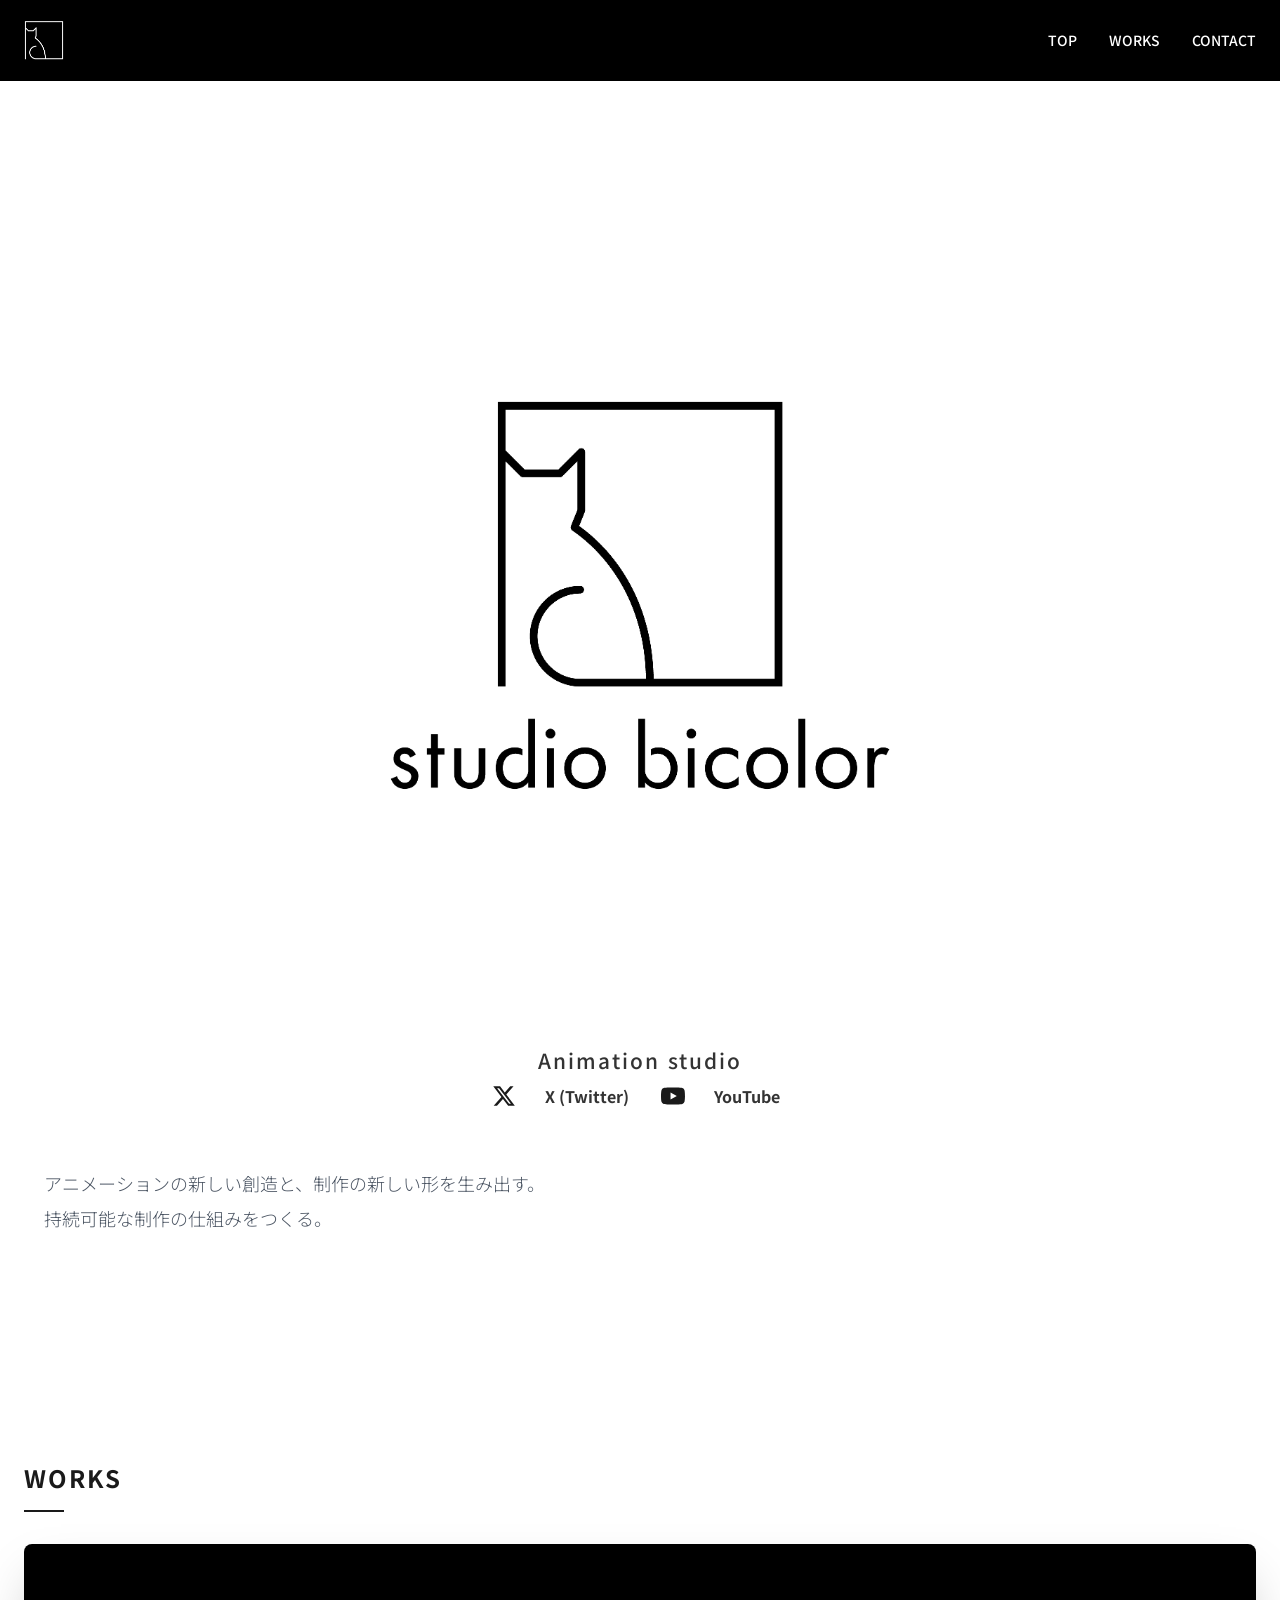
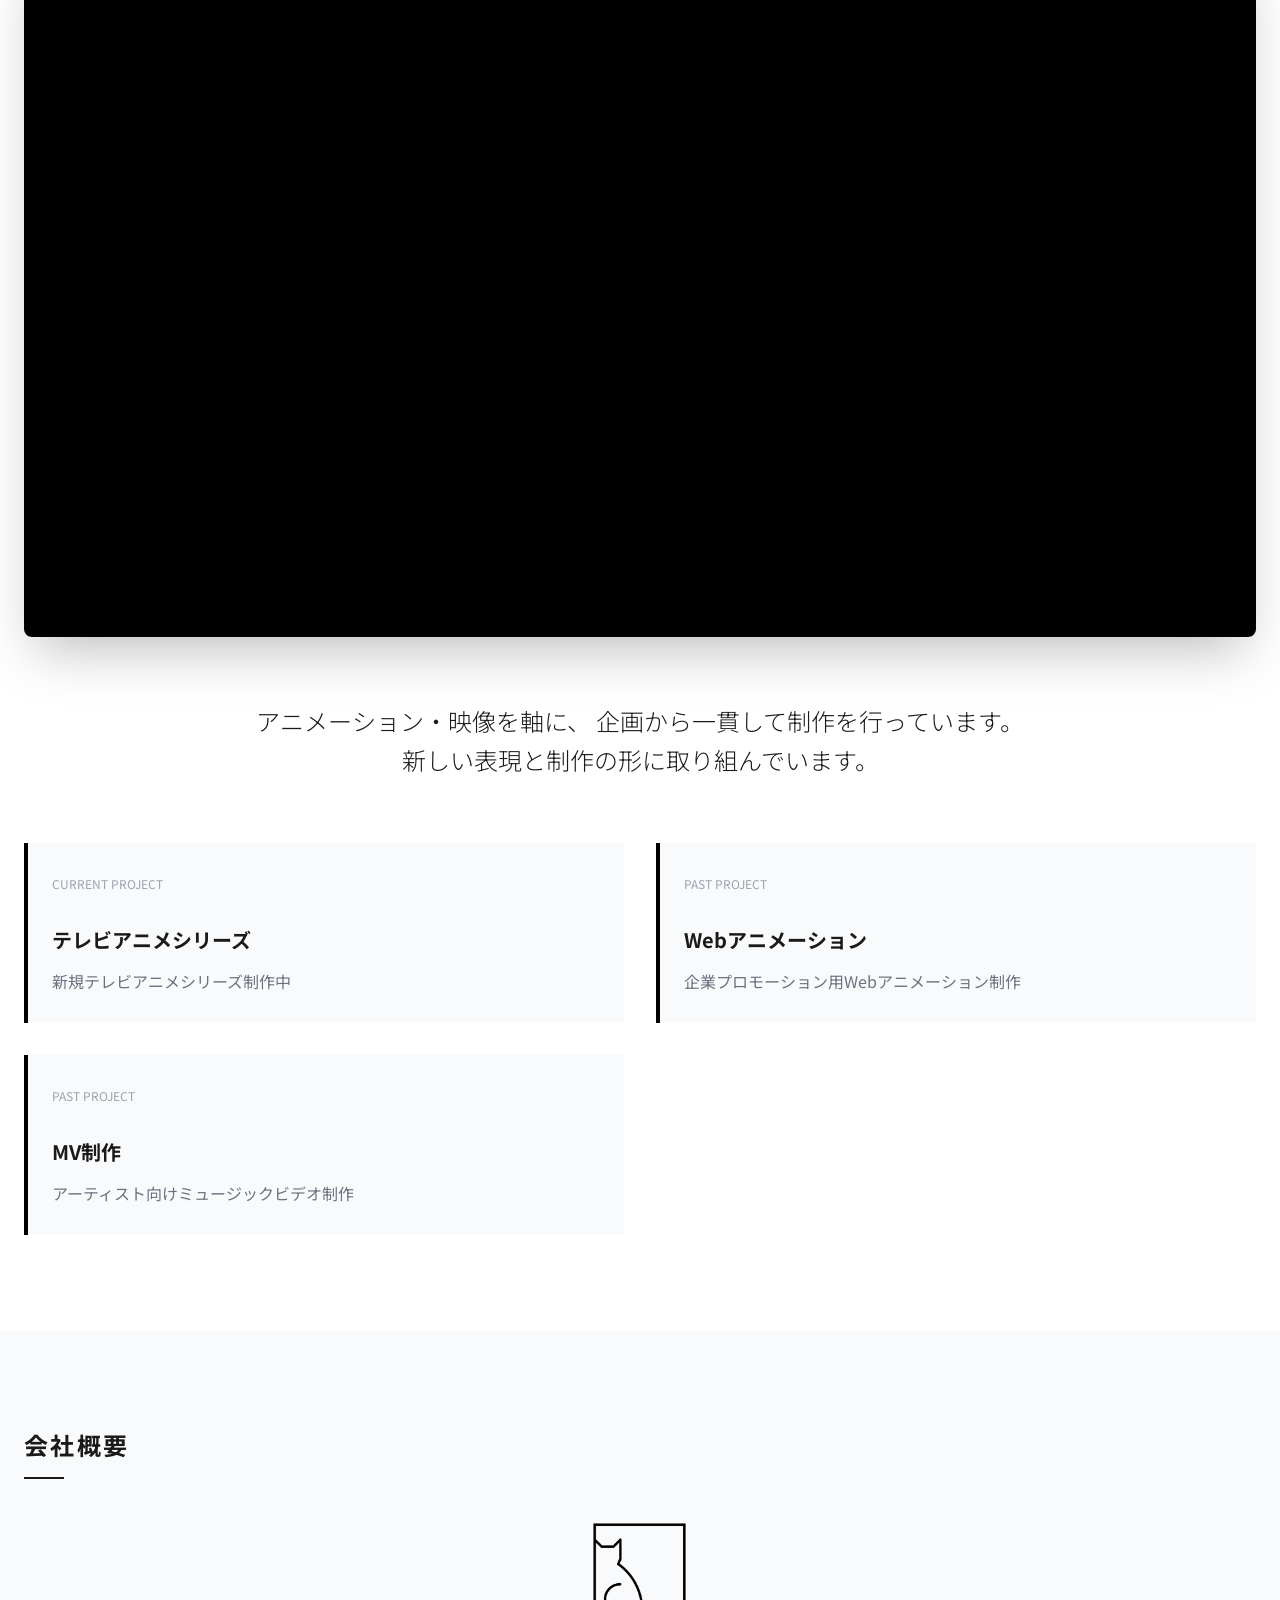
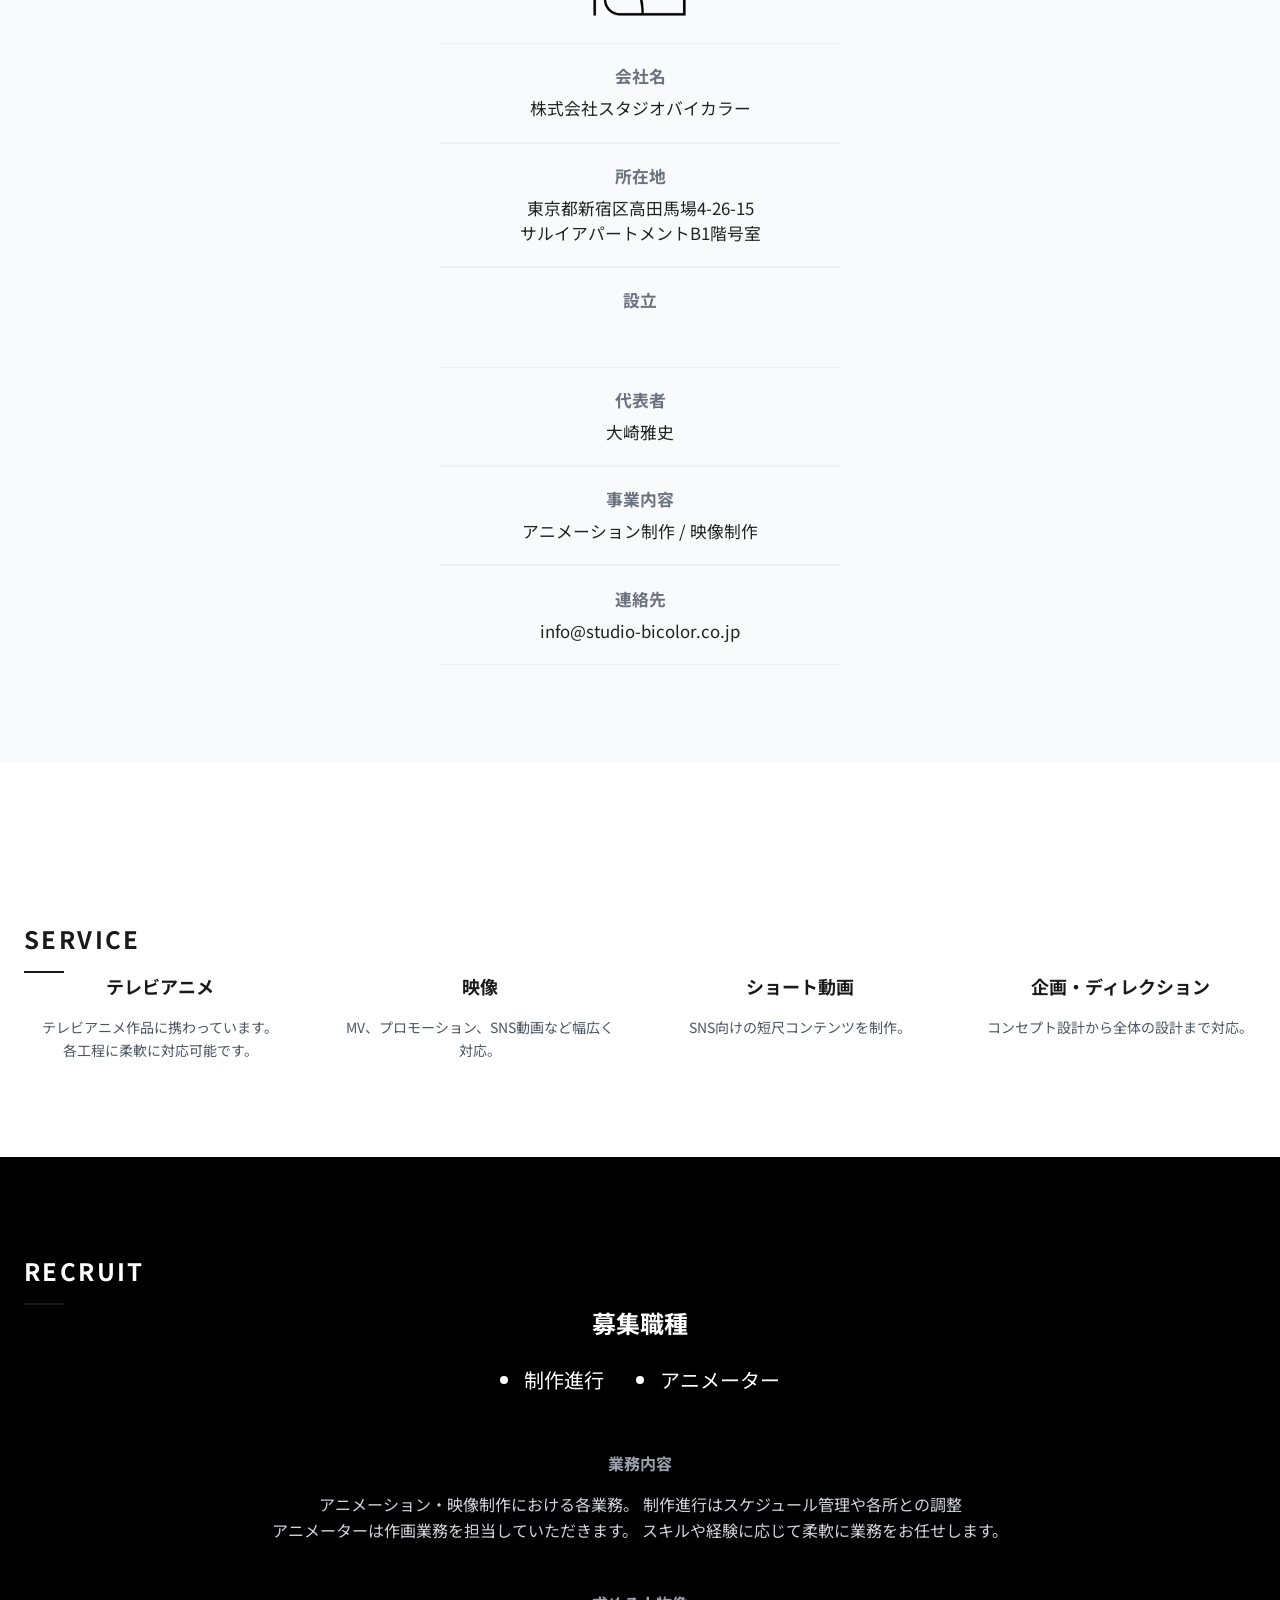
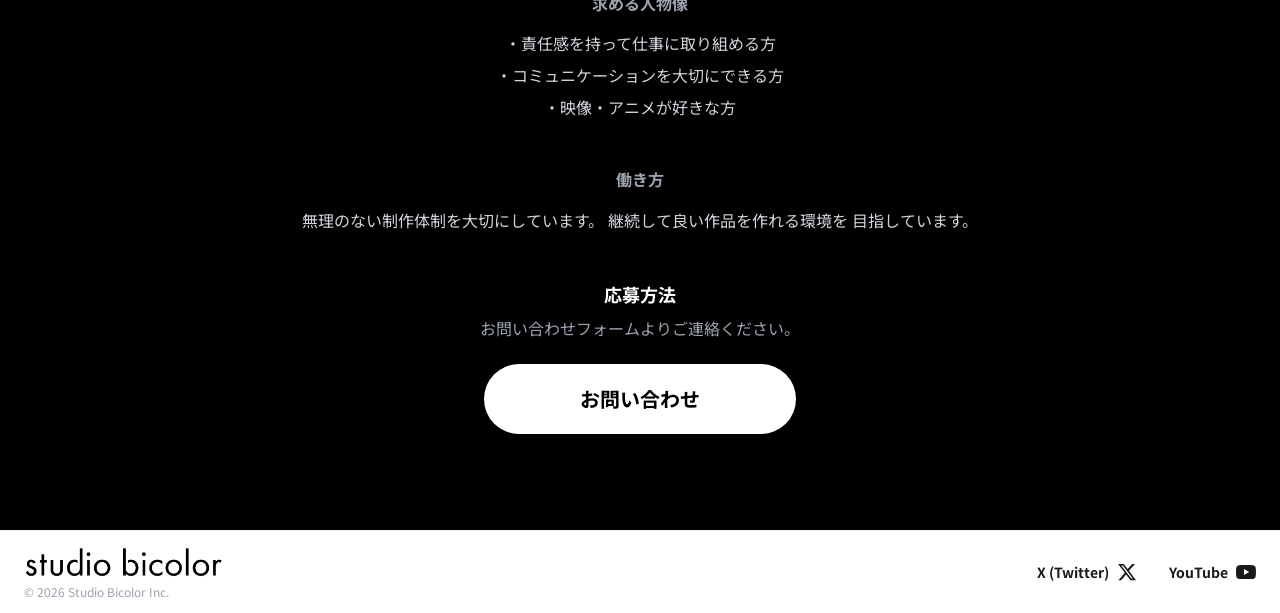
==== commit d319f44d: "Add files via upload" ====
--- a/index.html
+++ b/index.html
@@ -9,10 +9,10 @@
 </head>
 <body class="antialiased page-home">
     <!-- Navigation -->
-    <nav id="main-nav" class="nav-main">
+    <header id="main-nav" class="nav-main">
         <div class="nav-container">
             <div class="nav-logo">
-                <img src="images/headerlogo.png" alt="Studio Bicolor ロゴ" class="site-logo-image" />
+                <img src="images/top-white.png" alt="Studio Bicolor ロゴ" class="site-logo-image" />
             </div>
             <div class="nav-menu-desktop">
                 <a href="index.html" class="nav-link" aria-current="page">TOP</a>
@@ -46,21 +46,31 @@
                 <div class="mobile-menu-label">MENU</div>
             </div>
         </div>
-    </nav>
-
+    </header>
     <main class="page-main">
         <!-- Hero Section -->
-        <header class="hero-section">
+        <section class="hero-section">
             <div class="hero-container">
                 <div class="hero-title hero-title-center">
                     <img src="images/top.png" alt="次の当たり前を、創る。" class="hero-title-image" />
+                <div class="hero-animation-studio" style="text-align:center; margin-top:1rem; font-size:1.3rem; font-weight:500; letter-spacing:0.1em; color:#333;">Animation studio</div>
+                <div class="hero-social-links" style="display:flex; justify-content:center; gap:1.5rem; margin:0.7rem 0 0.7rem 0;">
+                        <a href="#" class="hero-social-link" aria-label="X (Twitter)" style="display:inline-flex;align-items:center;gap:0.4em;text-decoration:none;">
+                            <svg class="footer-social-icon" style="width:24px;height:24px;" fill="currentColor" viewBox="0 0 24 24"><path d="M18.244 2.25h3.308l-7.227 8.26 8.502 11.24H16.17l-5.214-6.817L4.99 21.75H1.68l7.73-8.835L1.254 2.25H8.08l4.713 6.231zm-1.161 17.52h1.833L7.084 4.126H5.117z"/></svg>
+                            <span class="footer-social-label" style="font-size:1rem; color:#333;">X (Twitter)</span>
+                        </a>
+                        <a href="#" class="hero-social-link" aria-label="YouTube" style="display:inline-flex;align-items:center;gap:0.4em;text-decoration:none;">
+                            <svg class="footer-social-icon" style="width:24px;height:24px;" fill="currentColor" viewBox="0 0 24 24"><path d="M23.498 6.186a3.016 3.016 0 0 0-2.122-2.136C19.505 3.545 12 3.545 12 3.545s-7.505 0-9.377.505A3.017 3.017 0 0 0 .502 6.186C0 8.07 0 12 0 12s0 3.93.502 5.814a3.016 3.016 0 0 0 2.122 2.136c1.871.505 9.376.505 9.376.505s7.505 0 9.377-.505a3.015 3.015 0 0 0 2.122-2.136C24 15.93 24 12 24 12s0-3.93-.502-5.814zM9.545 15.568V8.432L15.818 12l-6.273 3.568z"/></svg>
+                            <span class="footer-social-label" style="font-size:1rem; color:#333;">YouTube</span>
+                        </a>
+                </div>
                 </div>
                 <div class="hero-description">
                     <p>アニメーションの新しい創造と、<br class="md:hidden">制作の新しい形を生み出す。</p>
                     <p>持続可能な制作の仕組みをつくる。</p>
                 </div>
             </div>
-        </header>
+        </section>
 
         <!-- WORKS (Video Section) -->
         <section id="works" class="section-works">
@@ -72,20 +82,7 @@
                     <p class="works-section-label"></p>
                     <!-- Responsive Video Container -->
                     <div class="video-container shadow-2xl">
-                        <div class="video-placeholder" >
-                            <div class="play-button">
-                                <svg xmlns="http://www.w3.org/2000/svg" class="h-10 w-10 text-white ml-1" fill="currentColor" viewBox="0 0 24 24">
-                                    <path d="M8 5v14l11-7z" />
-                                </svg>
-                            </div>
-                            <div class="absolute bottom-6 left-6 text-white text-sm tracking-widest opacity-60">
-                                差し替えエリア
-                            </div>
-                        </button>
-                        <!-- 
-                            埋め込み時の例:
-                            <iframe class="absolute top-0 left-0 w-full h-full" src="https://www.youtube.com/embed/XXXXX" frameborder="0" allowfullscreen></iframe>
-                        -->
+                        <iframe src="https://www.youtube.com/embed/w2iPKMP2a-U?list=PLTkbN7AiTyQ37gEXyUI0Pj2yWWnY-gElE" title="YouTube video player" frameborder="0" allow="accelerometer; autoplay; clipboard-write; encrypted-media; gyroscope; picture-in-picture; web-share" allowfullscreen style="position:absolute;top:0;left:0;width:100%;height:100%;border:0;"></iframe>
                     </div>
                 </div>
 
@@ -122,7 +119,7 @@
             <div class="section-container">
                 <h2 class="section-title" style="margin-bottom:2.5rem;">会社概要</h2>
                 <div class="about-profile-visual">
-                    <img src="/images/headerlogo.png" alt="COMPANY PROFILE" class="about-profile-image" />
+                    <img src="images/headerlogo.png" alt="COMPANY PROFILE" class="about-profile-image" />
                 </div>
                 <div class="about-profile-list">
                     <div class="about-profile-term">会社名</div>
@@ -261,6 +258,7 @@
         </div>
     </footer>
 
-    <script src="script.js"></script>
+    
 </body>
-</html>+<script src="script.js"></script>
+</html>
--- a/style.css
+++ b/style.css
@@ -1,9 +1,10 @@
+@charset "UTF-8";
 /* フッター内のrevealは常に表示 */
 .footer .reveal {
     opacity: 1 !important;
     transform: none !important;
 }
-@charset "UTF-8";
+
 
 .section-title-recruit::after {
     content: '';
@@ -40,6 +41,16 @@
     background: #000;
     border-radius: 8px;
 }
+
+/* YouTube埋め込みiframeを枠内にフィットさせる */
+.video-container iframe {
+    position: absolute;
+    top: 0;
+    left: 0;
+    width: 100%;
+    height: 100%;
+    border: 0;
+}
 .video-placeholder {
     position: absolute;
     top: 0;
@@ -114,13 +125,13 @@
     position: fixed;
     width: 100%;
     z-index: 50;
-    background-color: white;
+    background-color: rgb(0, 0, 0);
     backdrop-filter: none;
-    border-bottom: 1px solid rgb(243 244 246);
+    border-bottom: 1px solid rgb(0, 0, 0);
 }
 
 .nav-container {
-    max-width: 80rem;
+    max-width: 100%;
     margin-left: auto;
     margin-right: auto;
     padding-left: 1.5rem;
@@ -169,6 +180,9 @@
     padding: 0.25rem;
 }
 
+.btn-menu-toggle svg {
+    color: #ffffff; /* ←好きな色に変更（例：赤） */
+}
 /* Mobile Menu */
 .mobile-menu {
     position: fixed;
@@ -183,7 +197,7 @@
 .mobile-menu-backdrop {
     position: absolute;
     inset: 0;
-    background-color: rgba(0, 0, 0, 0.35);
+    background-color: rgba(0, 0, 0, 0.123);
 }
 
 .mobile-menu-panel {
@@ -193,7 +207,7 @@
     height: 100%;
     width: 88%;
     max-width: 24rem;
-    background-color: white;
+    background-color: rgb(0, 0, 0);
     padding-left: 2rem;
     padding-right: 2rem;
     padding-top: 2rem;
@@ -245,7 +259,7 @@
 
 /* Hero Section */
 .hero-section {
-    padding-top: 10rem;
+    padding-top: 5rem;
     padding-bottom: 7rem;
     padding-left: 1.5rem;
     padding-right: 1.5rem;
@@ -958,9 +972,10 @@
     color: rgb(156 163 175);
 }
 
+
 .footer-social-label {
     margin-right: 0.5rem;
-    display: none;
+    display: inline;
 }
 
 @media (min-width: 768px) {
@@ -1078,6 +1093,12 @@
 .nav-link:focus-visible,
 .mobile-menu-link:focus-visible,
 .footer-social-link:focus-visible {
-    outline: 2px solid #1a1a1a;
+    outline: 2px solid #000000;
     outline-offset: 4px;
 }
+
+.nav-main,
+.nav-link,
+.nav-logo {
+    color: #ffffff; /* 例: #ffffff で白 */
+}
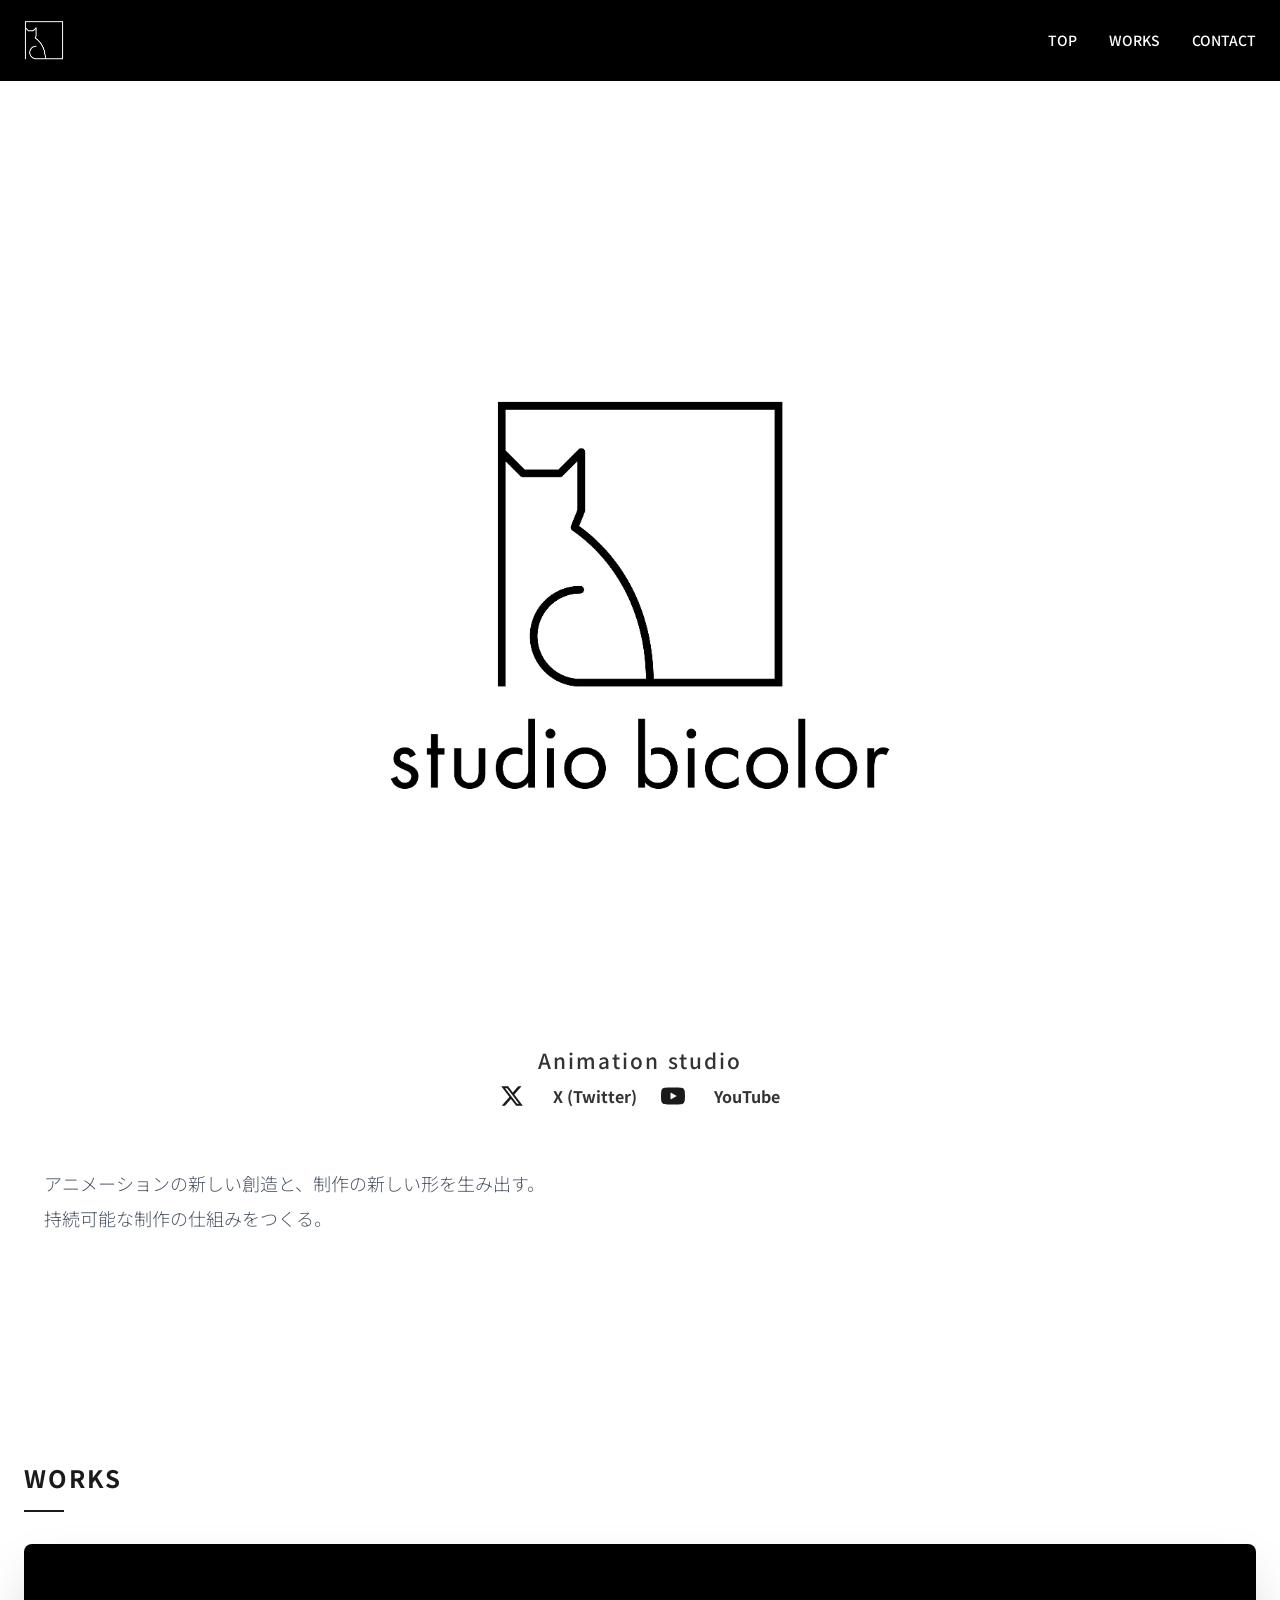
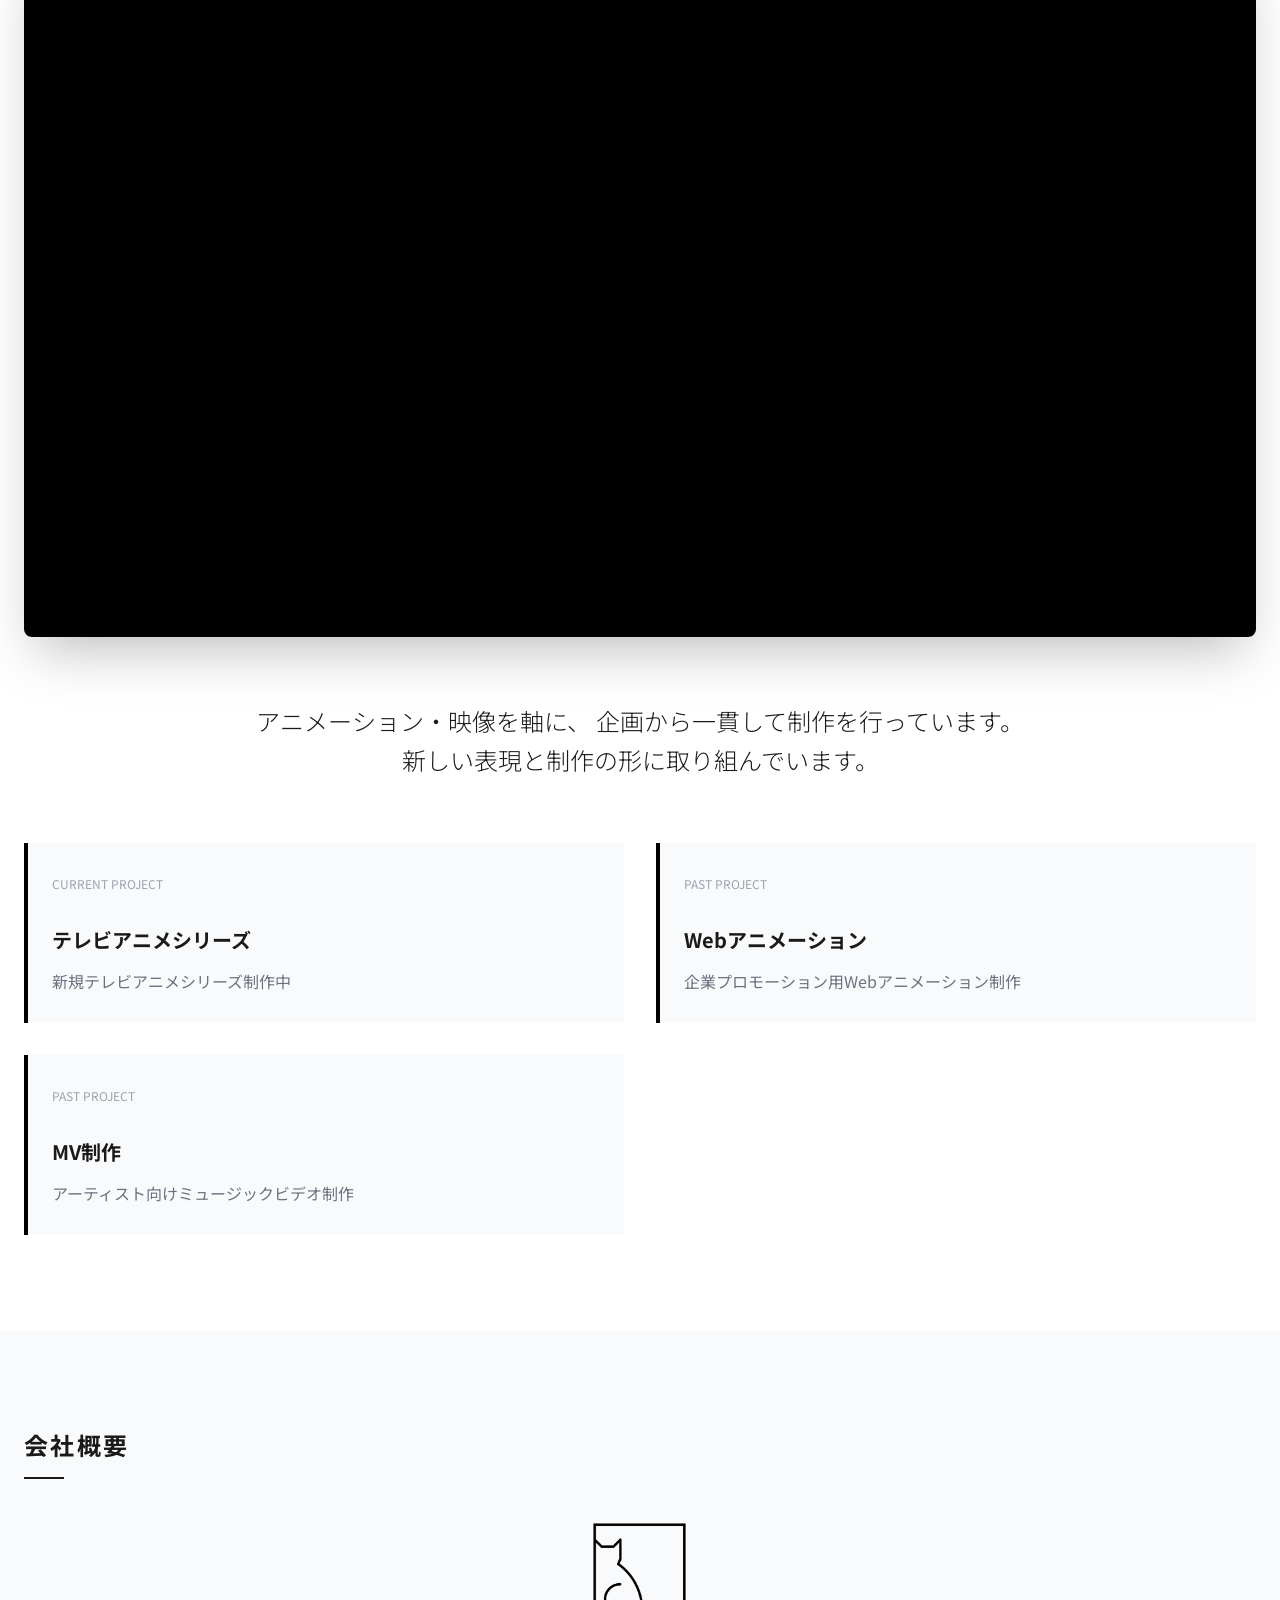
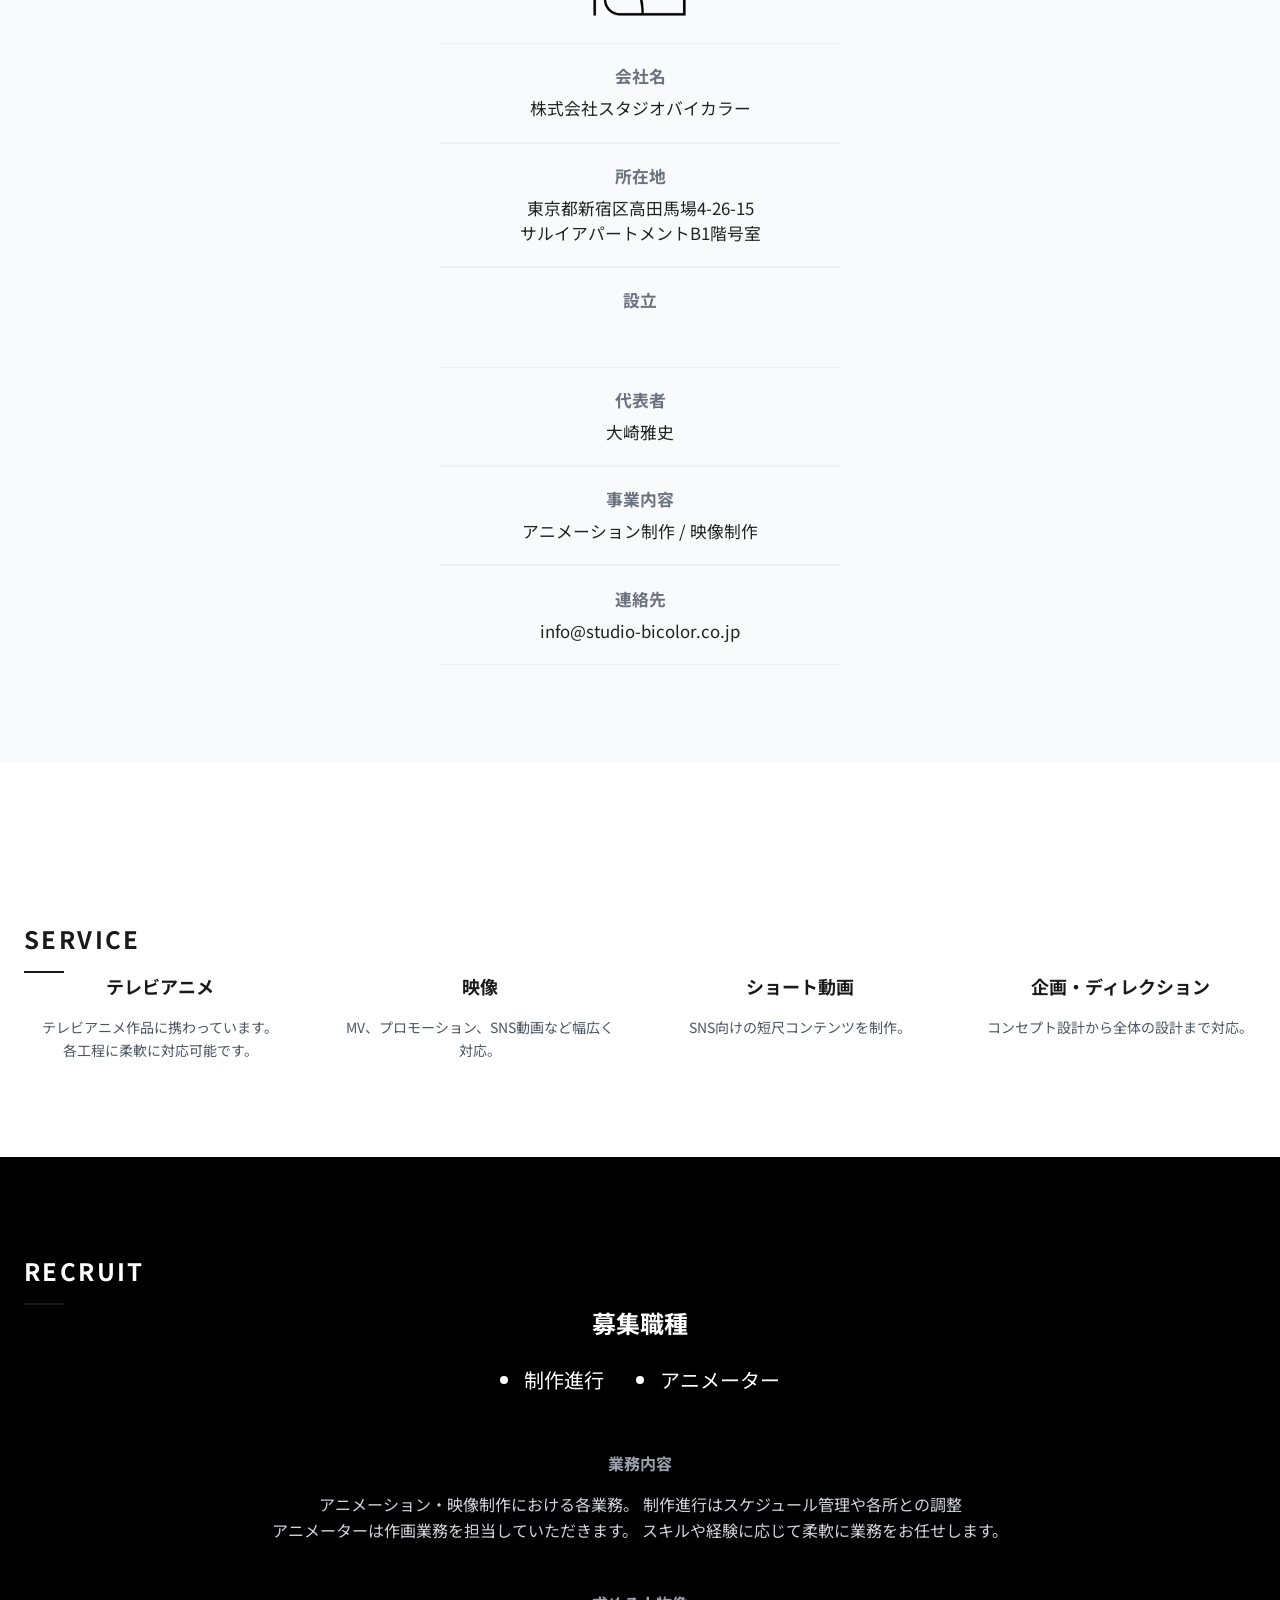
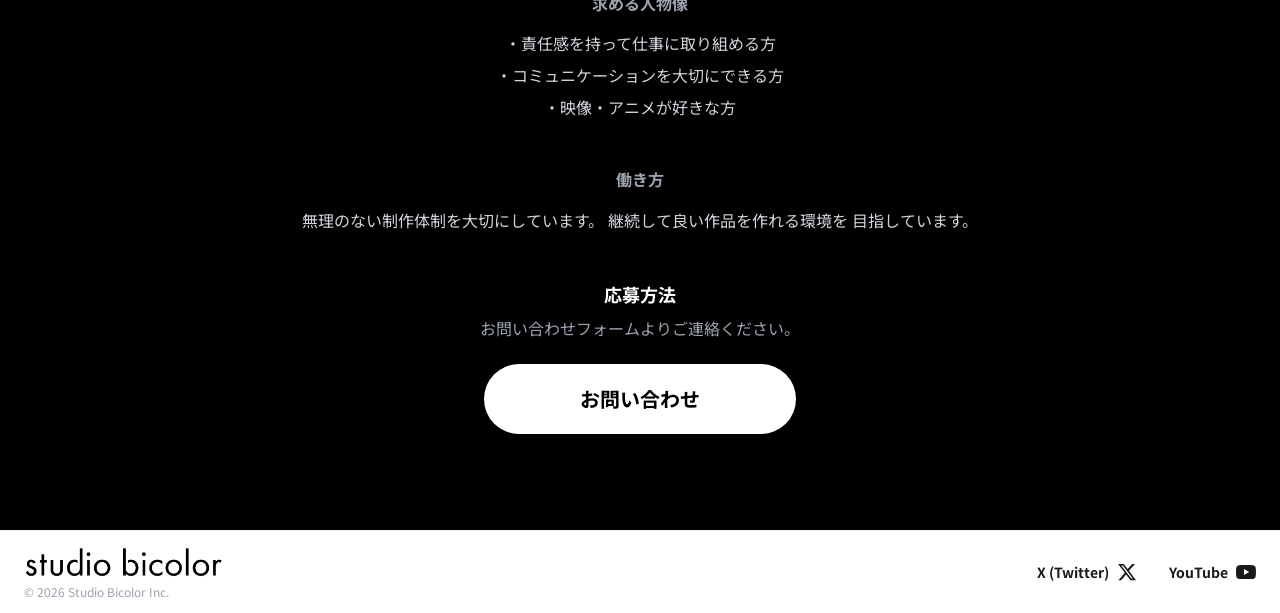
==== commit c4e076a8: "Add files via upload" ====
--- a/index.html
+++ b/index.html
@@ -246,11 +246,11 @@
                 <p class="footer-copyright">&copy; 2026 Studio Bicolor Inc.</p>
             </div>
             <div class="footer-social">
-                <a href="#" class="footer-social-link">
+                <a href="#" class="footer-social-link" aria-label="X (Twitter)">
                     <span class="footer-social-label">X (Twitter)</span>
                     <svg class="footer-social-icon" fill="currentColor" viewBox="0 0 24 24"><path d="M18.244 2.25h3.308l-7.227 8.26 8.502 11.24H16.17l-5.214-6.817L4.99 21.75H1.68l7.73-8.835L1.254 2.25H8.08l4.713 6.231zm-1.161 17.52h1.833L7.084 4.126H5.117z"/></svg>
                 </a>
-                <a href="#" class="footer-social-link">
+                <a href="#" class="footer-social-link" aria-label="YouTube">
                     <span class="footer-social-label">YouTube</span>
                     <svg class="footer-social-icon" fill="currentColor" viewBox="0 0 24 24"><path d="M23.498 6.186a3.016 3.016 0 0 0-2.122-2.136C19.505 3.545 12 3.545 12 3.545s-7.505 0-9.377.505A3.017 3.017 0 0 0 .502 6.186C0 8.07 0 12 0 12s0 3.93.502 5.814a3.016 3.016 0 0 0 2.122 2.136c1.871.505 9.376.505 9.376.505s7.505 0 9.377-.505a3.015 3.015 0 0 0 2.122-2.136C24 15.93 24 12 24 12s0-3.93-.502-5.814zM9.545 15.568V8.432L15.818 12l-6.273 3.568z"/></svg>
                 </a>
--- a/style.css
+++ b/style.css
@@ -973,13 +973,29 @@
 }
 
 
-.footer-social-label {
-    margin-right: 0.5rem;
-    display: inline;
-}
-
-@media (min-width: 768px) {
-    .footer-social-label {
+.footer .footer-social-label {
+    position: absolute;
+    width: 1px;
+    height: 1px;
+    padding: 0;
+    margin: -1px;
+    overflow: hidden;
+    clip: rect(0, 0, 0, 0);
+    white-space: nowrap;
+    border: 0;
+}
+
+@media (min-width: 768px) {
+    .footer .footer-social-label {
+        position: static;
+        width: auto;
+        height: auto;
+        padding: 0;
+        margin: 0 0.5rem 0 0;
+        overflow: visible;
+        clip: auto;
+        white-space: normal;
+        border: 0;
         display: inline;
     }
 }
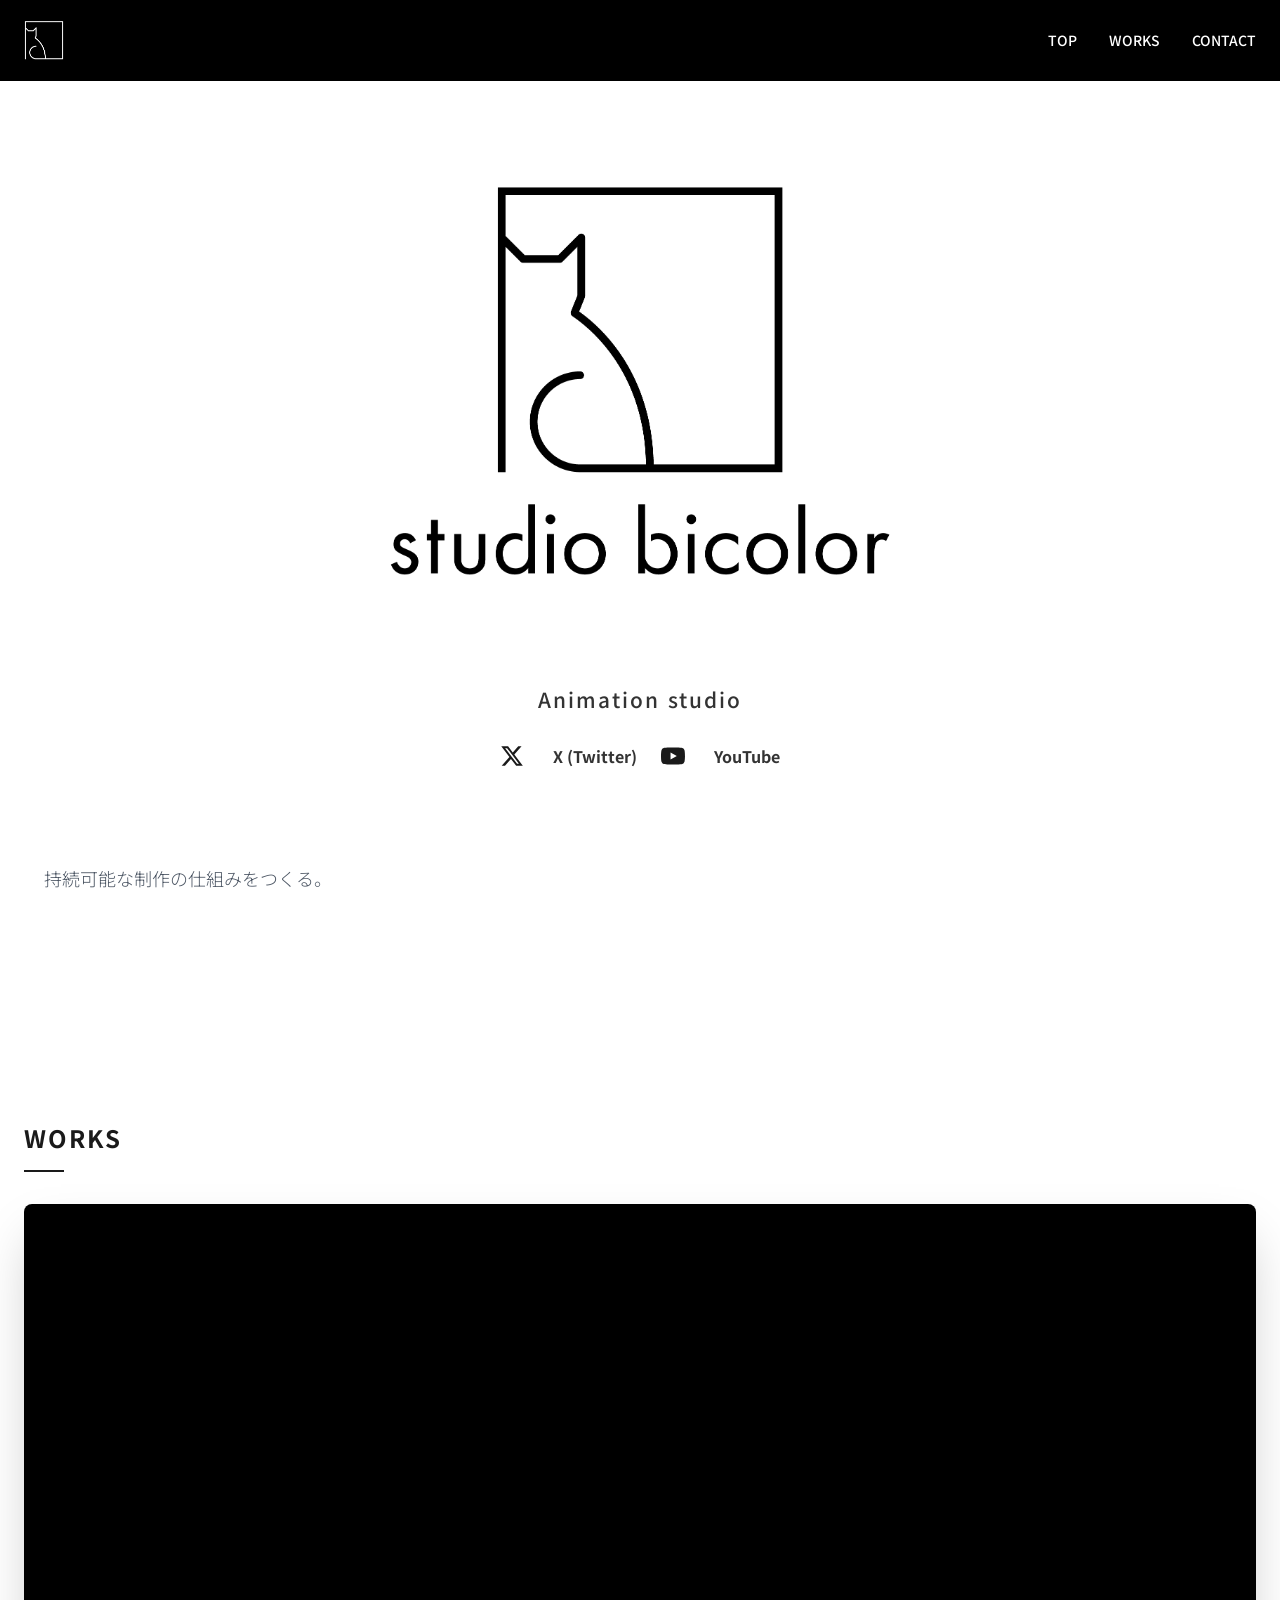
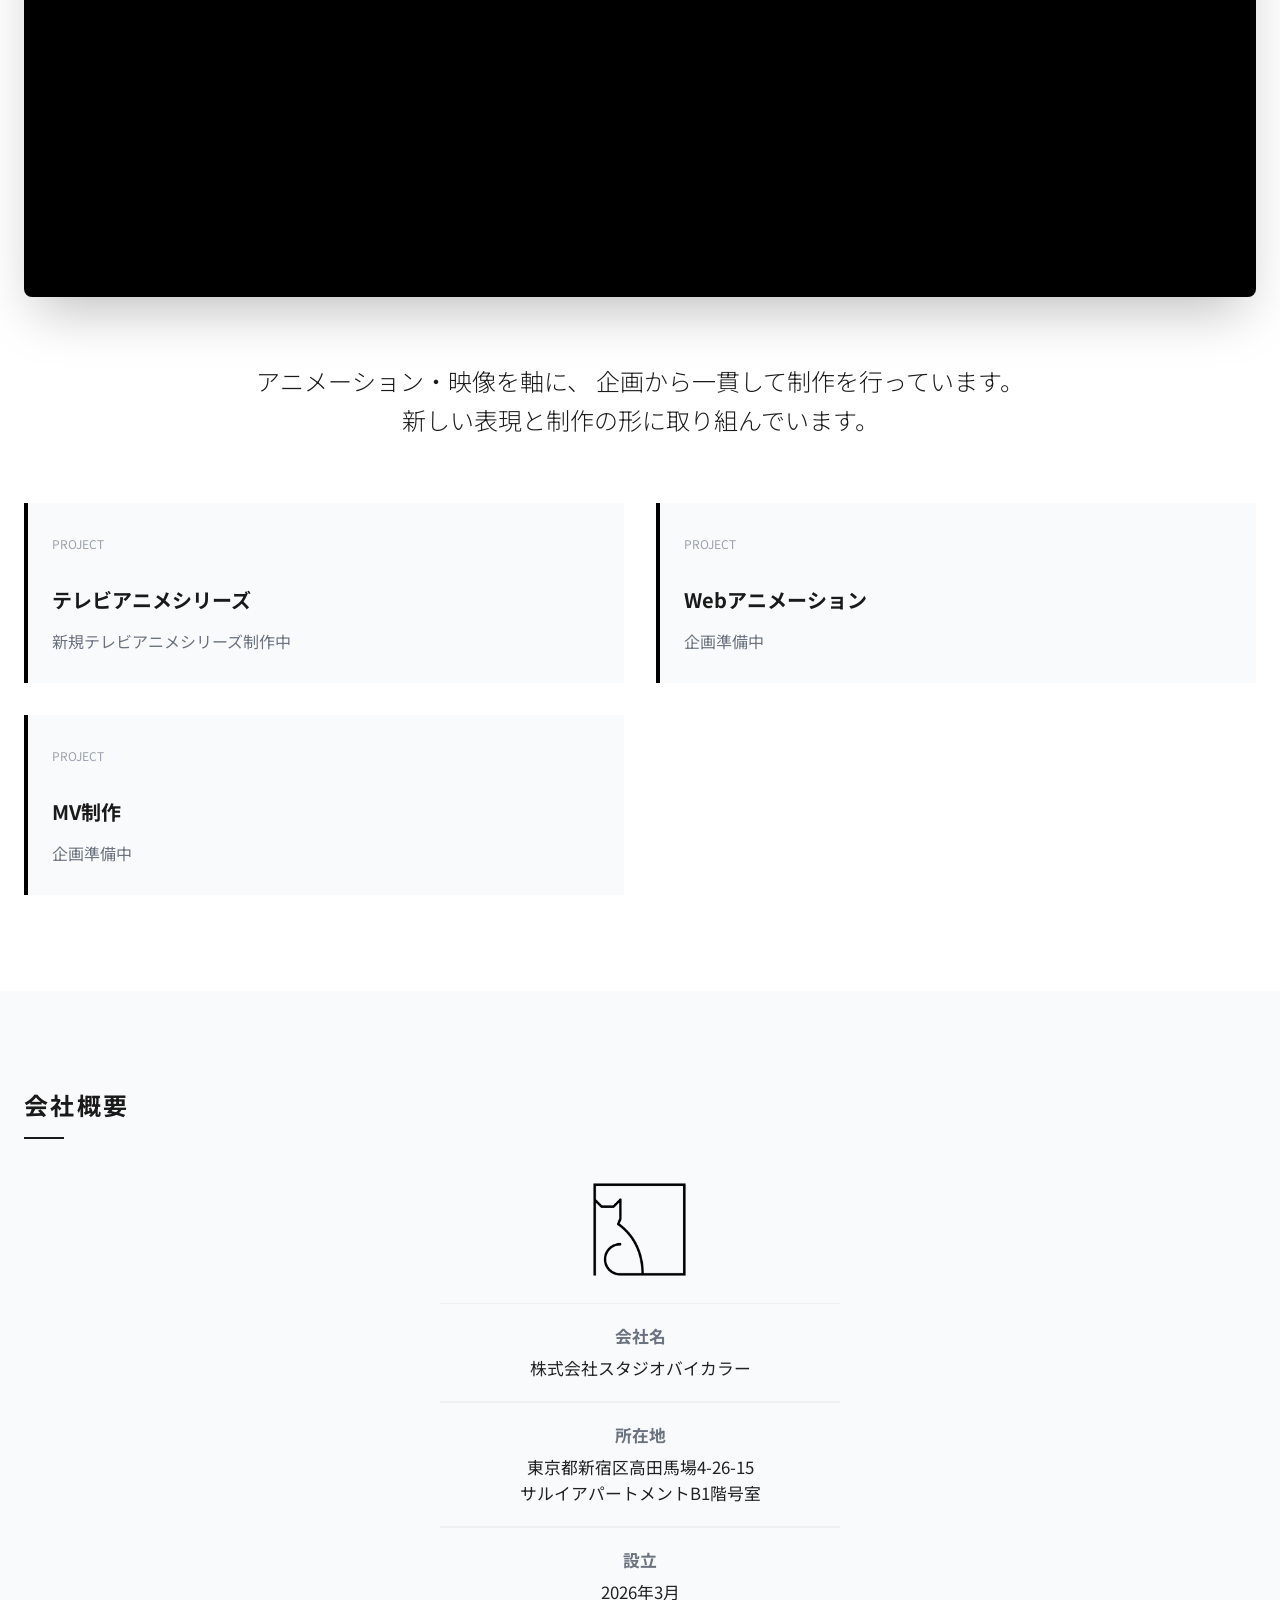
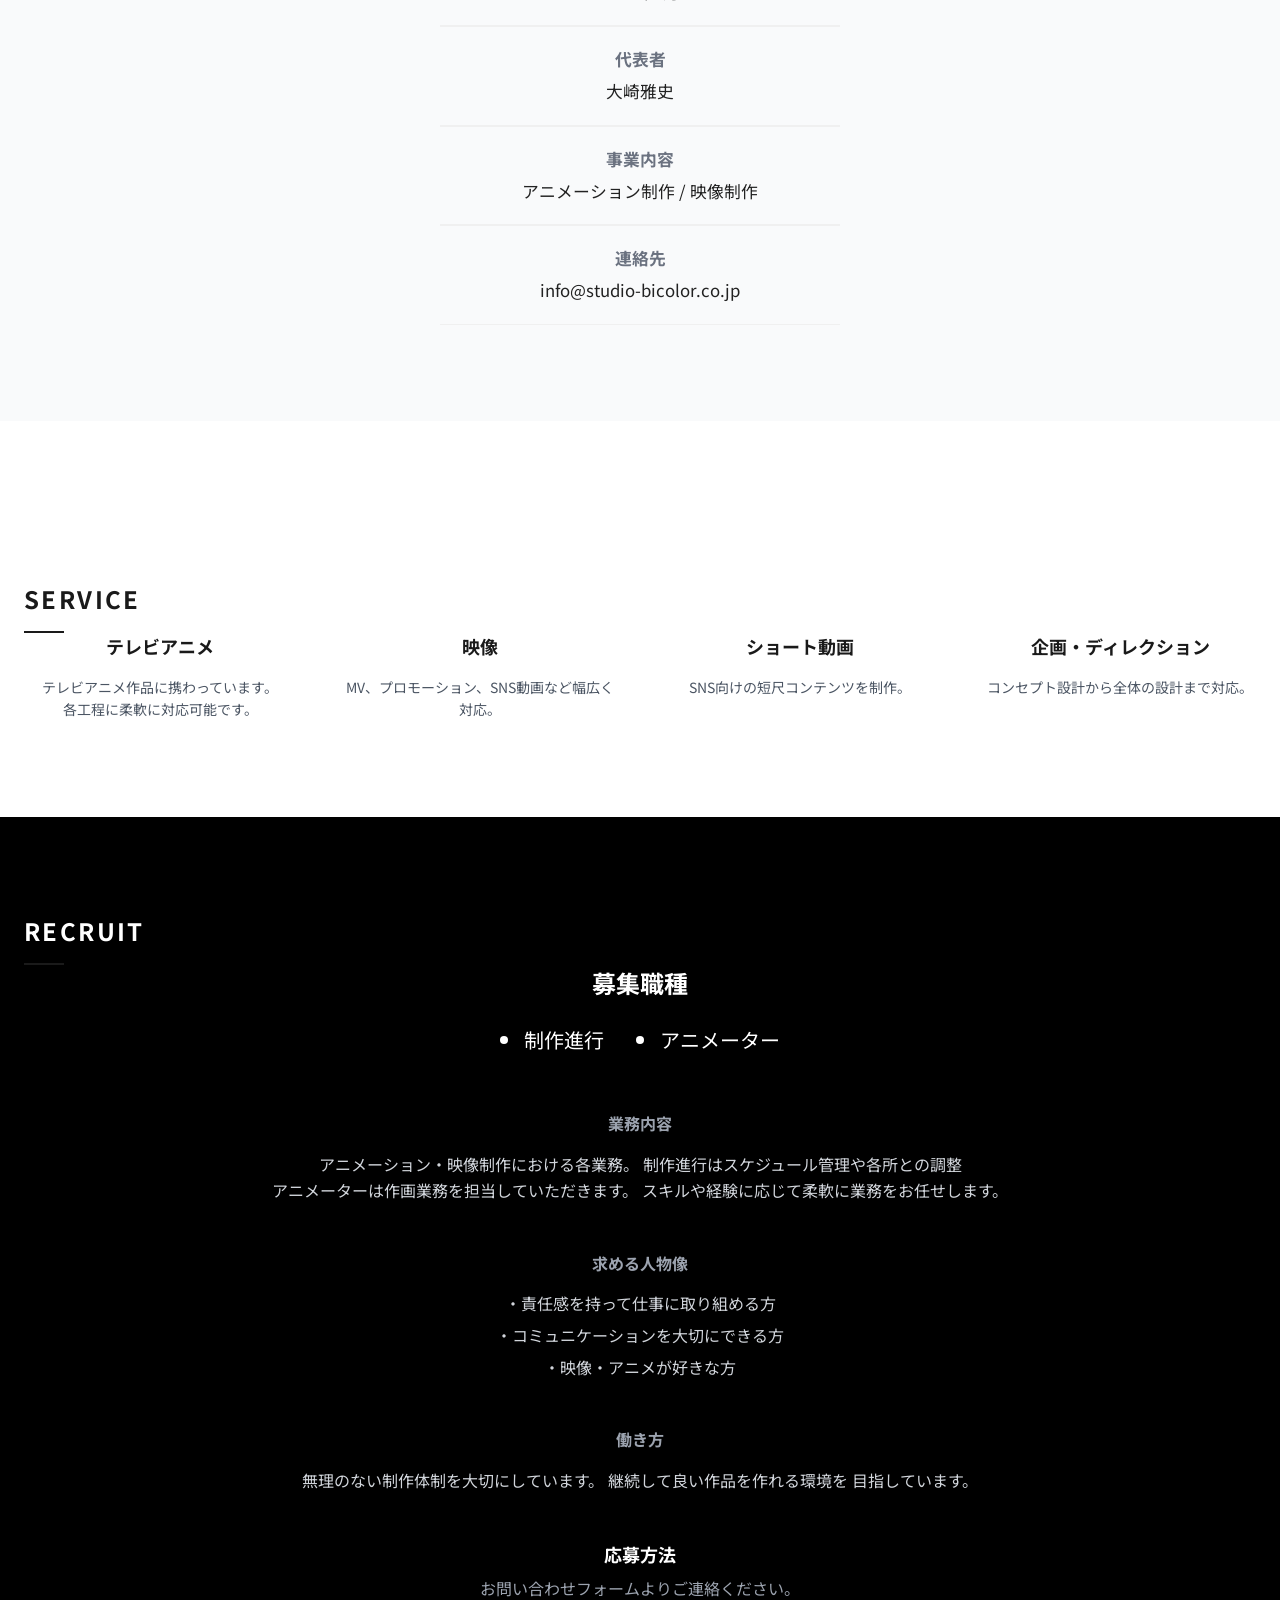
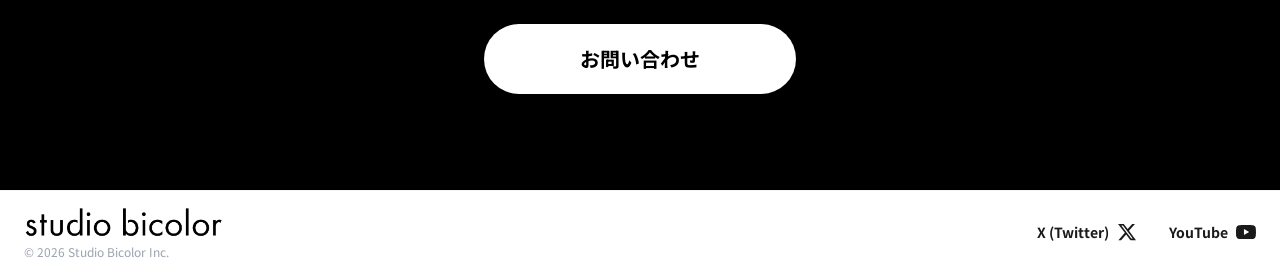
==== commit e3a46c6d: "Add files via upload" ====
--- a/index.html
+++ b/index.html
@@ -53,15 +53,15 @@
             <div class="hero-container">
                 <div class="hero-title hero-title-center">
                     <img src="images/top.png" alt="次の当たり前を、創る。" class="hero-title-image" />
-                <div class="hero-animation-studio" style="text-align:center; margin-top:1rem; font-size:1.3rem; font-weight:500; letter-spacing:0.1em; color:#333;">Animation studio</div>
-                <div class="hero-social-links" style="display:flex; justify-content:center; gap:1.5rem; margin:0.7rem 0 0.7rem 0;">
-                        <a href="#" class="hero-social-link" aria-label="X (Twitter)" style="display:inline-flex;align-items:center;gap:0.4em;text-decoration:none;">
-                            <svg class="footer-social-icon" style="width:24px;height:24px;" fill="currentColor" viewBox="0 0 24 24"><path d="M18.244 2.25h3.308l-7.227 8.26 8.502 11.24H16.17l-5.214-6.817L4.99 21.75H1.68l7.73-8.835L1.254 2.25H8.08l4.713 6.231zm-1.161 17.52h1.833L7.084 4.126H5.117z"/></svg>
-                            <span class="footer-social-label" style="font-size:1rem; color:#333;">X (Twitter)</span>
+                <div class="hero-animation-studio">Animation studio</div>
+                <div class="hero-social-links">
+                        <a href="#" class="hero-social-link" aria-label="X (Twitter)">
+                            <svg class="footer-social-icon hero-social-icon" fill="currentColor" viewBox="0 0 24 24"><path d="M18.244 2.25h3.308l-7.227 8.26 8.502 11.24H16.17l-5.214-6.817L4.99 21.75H1.68l7.73-8.835L1.254 2.25H8.08l4.713 6.231zm-1.161 17.52h1.833L7.084 4.126H5.117z"/></svg>
+                            <span class="footer-social-label hero-social-label">X (Twitter)</span>
                         </a>
-                        <a href="#" class="hero-social-link" aria-label="YouTube" style="display:inline-flex;align-items:center;gap:0.4em;text-decoration:none;">
-                            <svg class="footer-social-icon" style="width:24px;height:24px;" fill="currentColor" viewBox="0 0 24 24"><path d="M23.498 6.186a3.016 3.016 0 0 0-2.122-2.136C19.505 3.545 12 3.545 12 3.545s-7.505 0-9.377.505A3.017 3.017 0 0 0 .502 6.186C0 8.07 0 12 0 12s0 3.93.502 5.814a3.016 3.016 0 0 0 2.122 2.136c1.871.505 9.376.505 9.376.505s7.505 0 9.377-.505a3.015 3.015 0 0 0 2.122-2.136C24 15.93 24 12 24 12s0-3.93-.502-5.814zM9.545 15.568V8.432L15.818 12l-6.273 3.568z"/></svg>
-                            <span class="footer-social-label" style="font-size:1rem; color:#333;">YouTube</span>
+                        <a href="#" class="hero-social-link" aria-label="YouTube">
+                            <svg class="footer-social-icon hero-social-icon" fill="currentColor" viewBox="0 0 24 24"><path d="M23.498 6.186a3.016 3.016 0 0 0-2.122-2.136C19.505 3.545 12 3.545 12 3.545s-7.505 0-9.377.505A3.017 3.017 0 0 0 .502 6.186C0 8.07 0 12 0 12s0 3.93.502 5.814a3.016 3.016 0 0 0 2.122 2.136c1.871.505 9.376.505 9.376.505s7.505 0 9.377-.505a3.015 3.015 0 0 0 2.122-2.136C24 15.93 24 12 24 12s0-3.93-.502-5.814zM9.545 15.568V8.432L15.818 12l-6.273 3.568z"/></svg>
+                            <span class="footer-social-label hero-social-label">YouTube</span>
                         </a>
                 </div>
                 </div>
@@ -82,7 +82,7 @@
                     <p class="works-section-label"></p>
                     <!-- Responsive Video Container -->
                     <div class="video-container shadow-2xl">
-                        <iframe src="https://www.youtube.com/embed/w2iPKMP2a-U?list=PLTkbN7AiTyQ37gEXyUI0Pj2yWWnY-gElE" title="YouTube video player" frameborder="0" allow="accelerometer; autoplay; clipboard-write; encrypted-media; gyroscope; picture-in-picture; web-share" allowfullscreen style="position:absolute;top:0;left:0;width:100%;height:100%;border:0;"></iframe>
+                        <iframe src="https://www.youtube.com/embed/w2iPKMP2a-U?list=PLTkbN7AiTyQ37gEXyUI0Pj2yWWnY-gElE" title="YouTube video player" frameborder="0" allow="accelerometer; autoplay; clipboard-write; encrypted-media; gyroscope; picture-in-picture; web-share" allowfullscreen></iframe>
                     </div>
                 </div>
 
@@ -96,19 +96,19 @@
 
                 <div class="works-projects-grid">
                     <div class="works-project-card">
-                        <span class="works-project-label">CURRENT PROJECT</span>
+                        <span class="works-project-label">PROJECT</span>
                         <h4 class="works-project-title">テレビアニメシリーズ</h4>
                         <p class="works-project-desc">新規テレビアニメシリーズ制作中</p>
                     </div>
                     <div class="works-project-card">
-                        <span class="works-project-label">PAST PROJECT</span>
+                        <span class="works-project-label">PROJECT</span>
                         <h4 class="works-project-title">Webアニメーション</h4>
-                        <p class="works-project-desc">企業プロモーション用Webアニメーション制作</p>
+                        <p class="works-project-desc">企画準備中</p>
                     </div>
                     <div class="works-project-card">
-                        <span class="works-project-label">PAST PROJECT</span>
+                        <span class="works-project-label">PROJECT</span>
                         <h4 class="works-project-title">MV制作</h4>
-                        <p class="works-project-desc">アーティスト向けミュージックビデオ制作</p>
+                        <p class="works-project-desc">企画準備中</p>
                     </div>
                 </div>
             </div>
@@ -117,7 +117,7 @@
         <!-- About Section -->
         <section id="about" class="section-about">
             <div class="section-container">
-                <h2 class="section-title" style="margin-bottom:2.5rem;">会社概要</h2>
+                <h2 class="section-title section-title-about">会社概要</h2>
                 <div class="about-profile-visual">
                     <img src="images/headerlogo.png" alt="COMPANY PROFILE" class="about-profile-image" />
                 </div>
--- a/style.css
+++ b/style.css
@@ -1031,6 +1031,43 @@
     height: auto;
 }
 
+.hero-animation-studio {
+    text-align: center;
+    margin-top: 5rem;
+    font-size: 1.3rem;
+    font-weight: 500;
+    letter-spacing: 0.1em;
+    color: #333;
+}
+
+.hero-social-links {
+    display: flex;
+    justify-content: center;
+    gap: 1.5rem;
+    margin: 2rem 0;
+}
+
+.hero-social-link {
+    display: inline-flex;
+    align-items: center;
+    gap: 0.4em;
+    text-decoration: none;
+}
+
+.hero-social-icon {
+    width: 24px;
+    height: 24px;
+}
+
+.hero-social-label {
+    font-size: 1rem;
+    color: #333;
+}
+
+.section-title-about {
+    margin-bottom: 2.5rem;
+}
+
 .about-profile-visual,
 .about-profile-list {
     text-align: center;
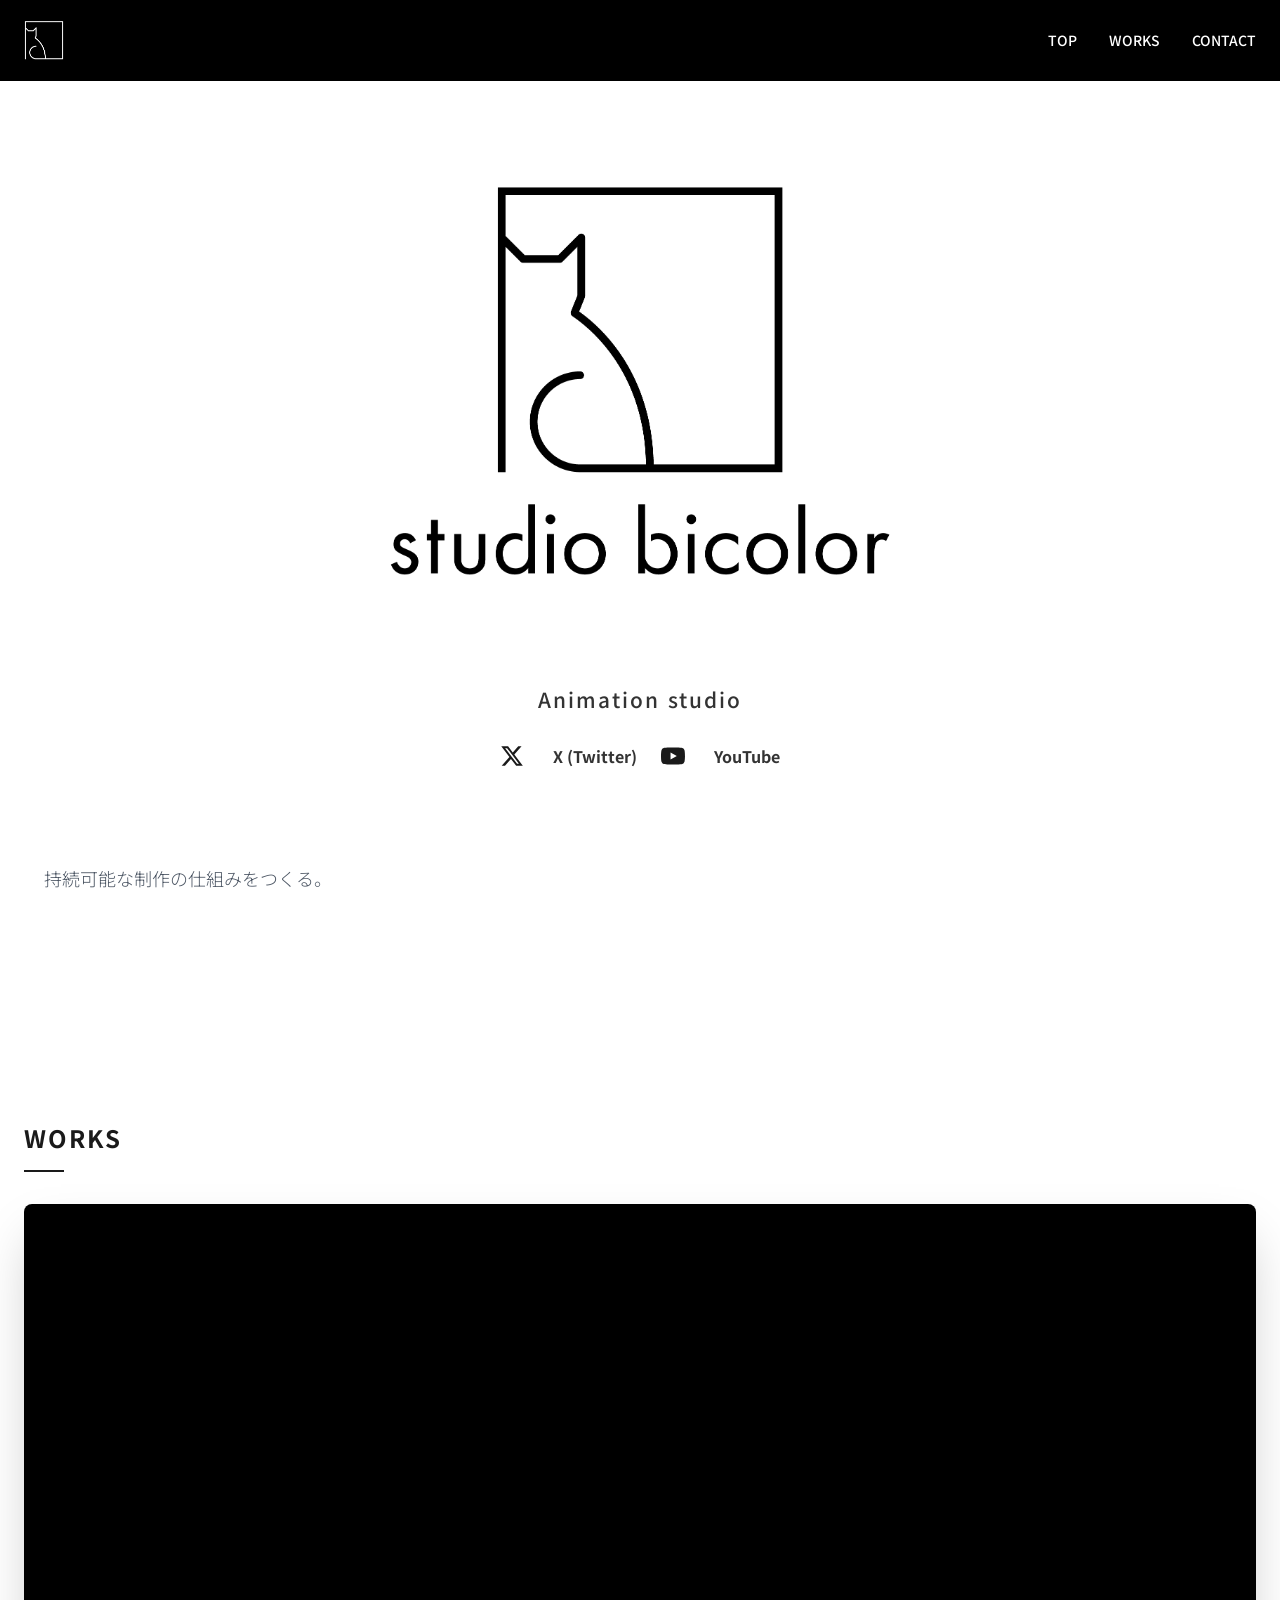
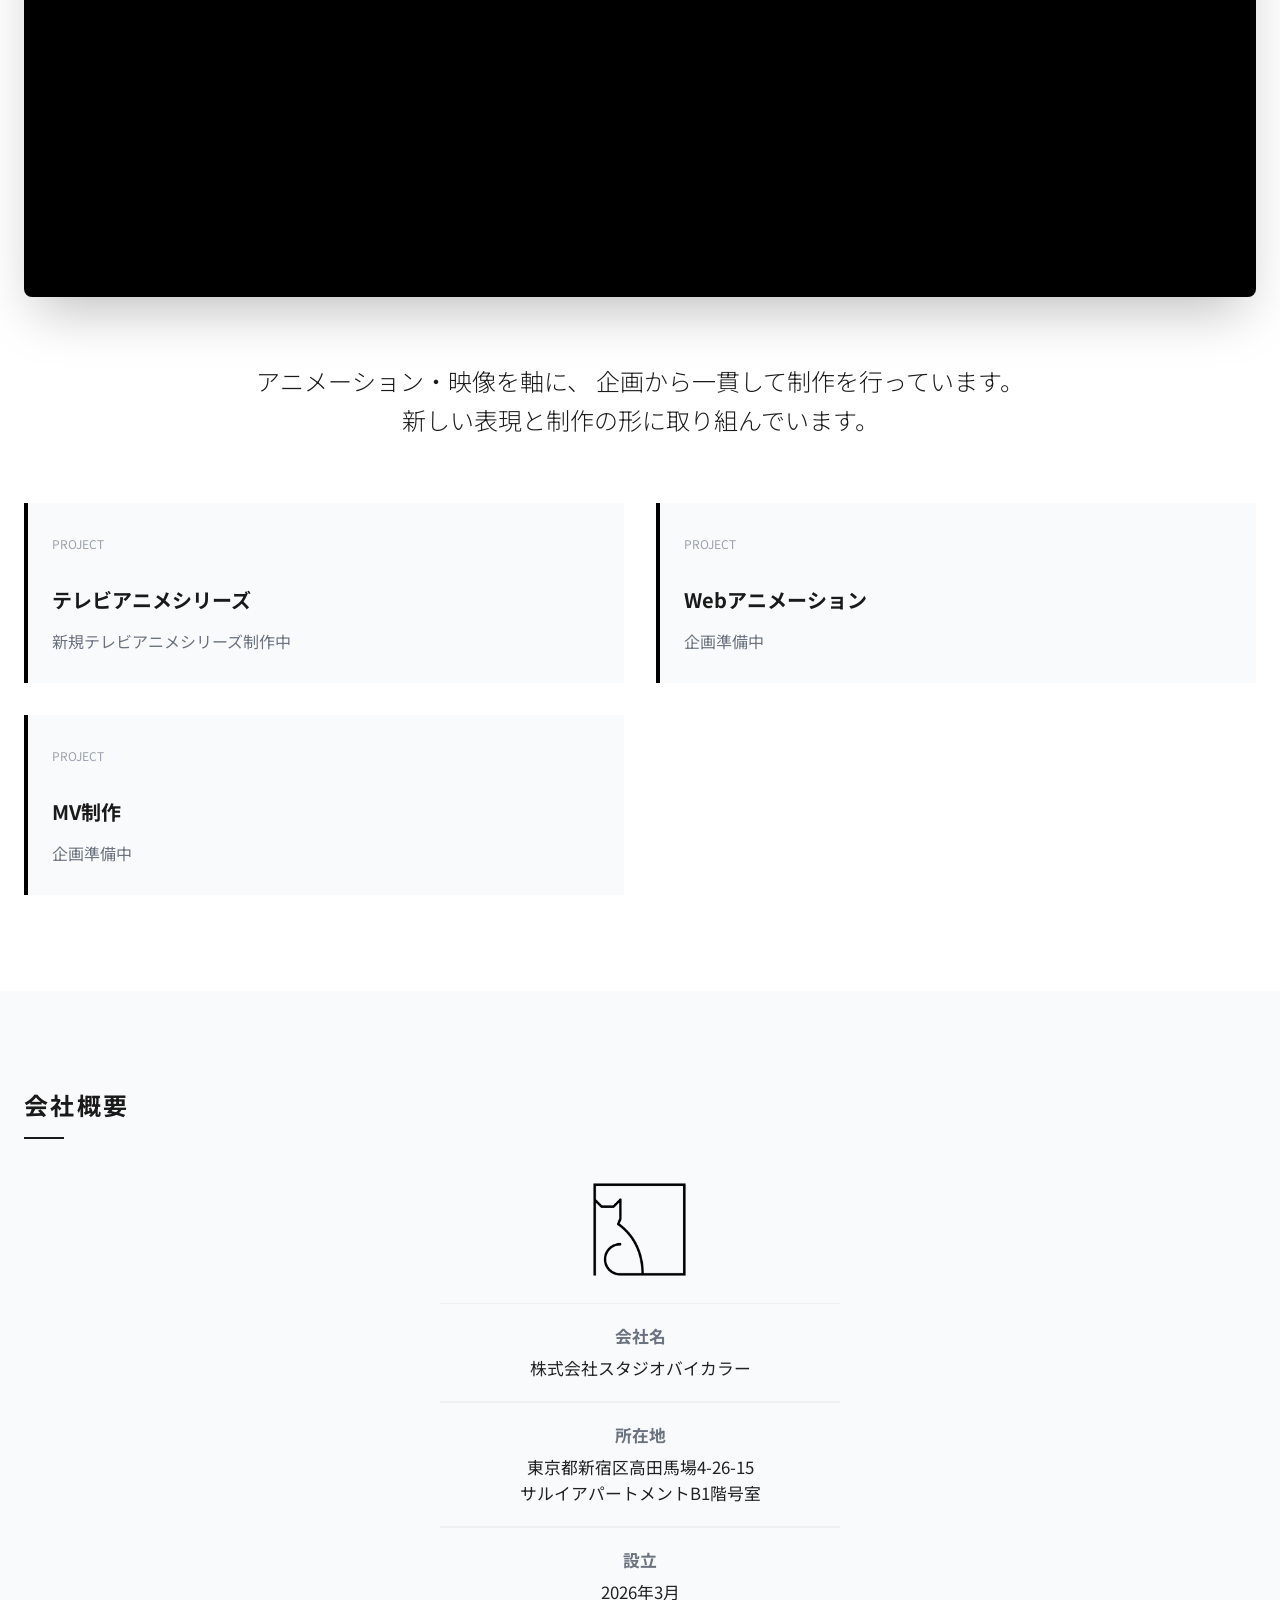
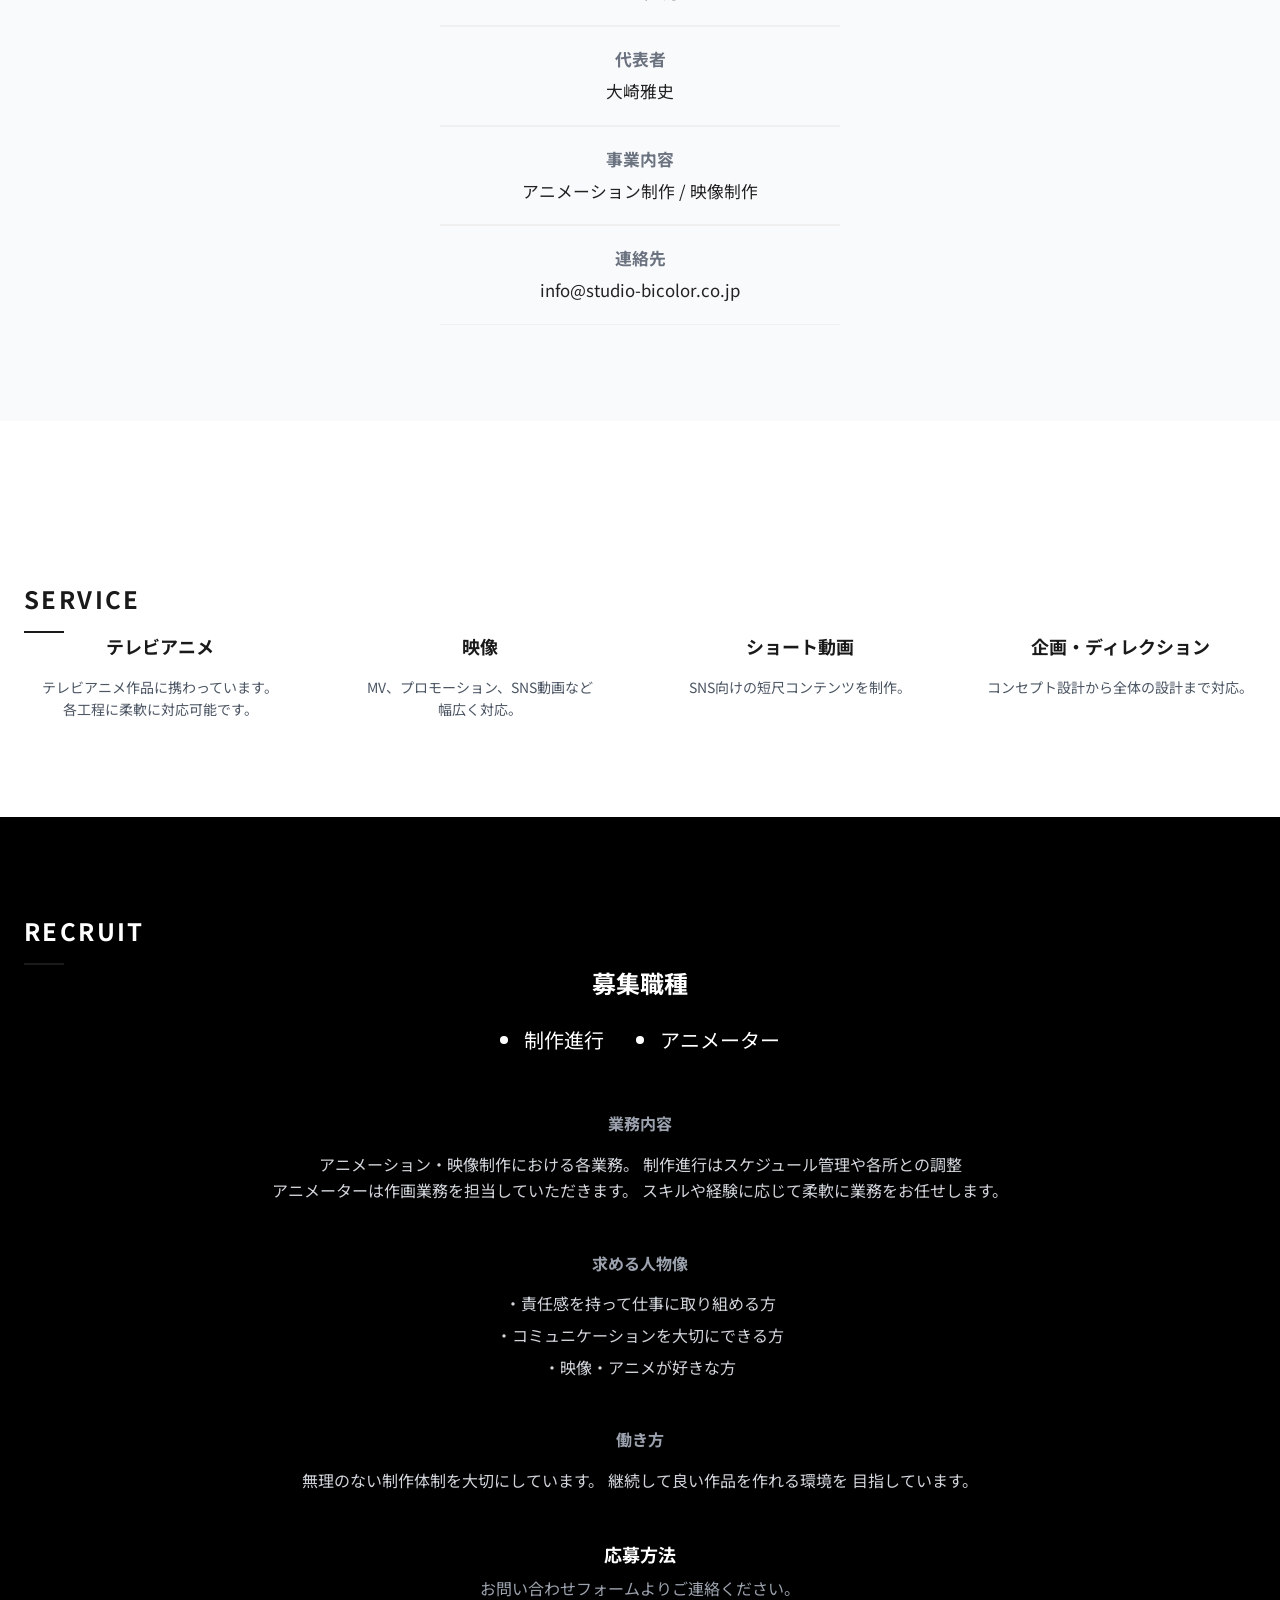
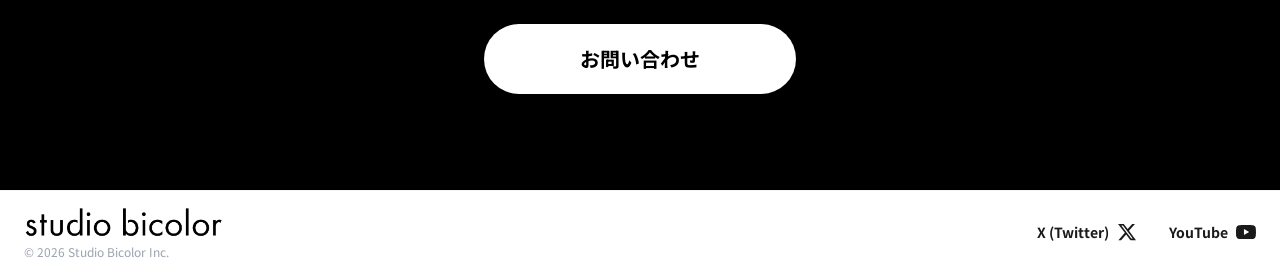
==== commit 24902dba: "Add files via upload" ====
--- a/index.html
+++ b/index.html
@@ -153,7 +153,8 @@
                     <div class="service-card">
                         <h3 class="service-card-title">映像</h3>
                         <p class="service-card-desc">
-                            MV、プロモーション、SNS動画など幅広く対応。
+                            MV、プロモーション、SNS動画など<br>
+                            幅広く対応。
                         </p>
                     </div>
                     <div class="service-card">
